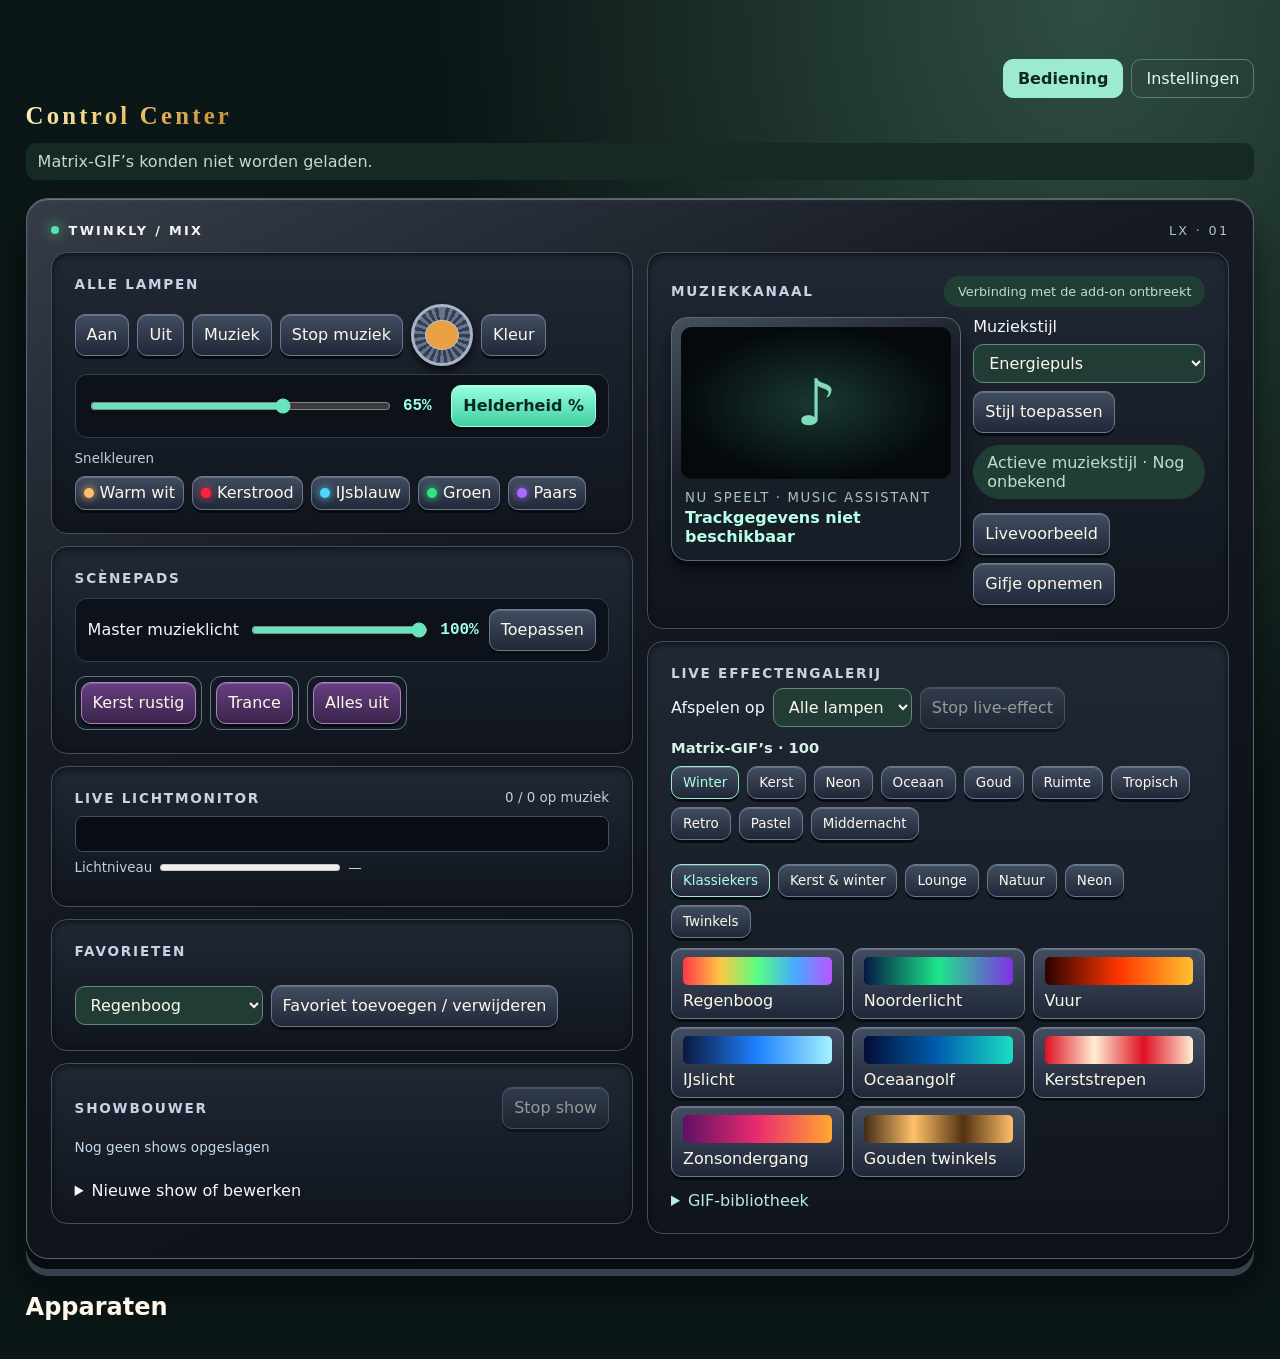
==== twinkly/index.html @ 8c45491d "Synchroniseer Home Assistant-apps" ====
<!doctype html>
<html lang="nl"><meta charset="utf-8"><meta name="viewport" content="width=device-width,initial-scale=1">
<title>Twinkly Control Center</title>
<link rel="icon" href="./twinkly.svg" type="image/svg+xml">
<style>
*{box-sizing:border-box}body{margin:0;color:#fff7e9;background:radial-gradient(ellipse at 85% 0,#304e43 0,transparent 42%),#0b1616;font:16px system-ui}main{max-width:1140px;margin:auto;padding:clamp(16px,4vw,44px)}header{display:flex;justify-content:space-between;align-items:flex-start;gap:12px;flex-wrap:wrap}h1{font:700 clamp(2.6rem,7vw,5rem) Georgia;margin:0;color:#ffe2a5}h2,h3,p{margin:0 0 12px}p{color:#c5d8d2}section,article{padding:20px;border:1px solid #3b5951;border-radius:22px;background:linear-gradient(145deg,#1c3430,#122422);box-shadow:0 12px 26px #0005}section{margin-top:18px}.eyebrow{letter-spacing:.16em;font-size:.78rem;color:#facb7e;text-transform:uppercase}.status{display:inline-block;border-radius:100px;background:#213e34;padding:8px 14px;margin:12px 0 0}#devices{display:grid;grid-template-columns:repeat(auto-fit,minmax(min(100%,320px),1fr));gap:16px;margin-top:18px}.controls{display:flex;flex-wrap:wrap;gap:8px;align-items:center}button,select,input{font:inherit;border:1px solid #66877b;background:#213c34;color:#fff7e9;border-radius:10px;padding:8px 11px;max-width:100%}button{cursor:pointer}button:hover{background:#38584a}.primary{background:#f6ce88;color:#132721;border-color:#f6ce88;font-weight:700}.primary:hover{background:#ffdfa6}button:disabled{opacity:.55}input[type=color]{width:48px;height:40px;padding:4px}input[type=number]{width:76px}.gap{margin-top:14px}#message{margin:12px 0 0;overflow-wrap:anywhere}.effects{margin-top:12px;width:100%}.error{color:#ffb5a0;overflow-wrap:anywhere}
.power-active{background:#f6ce88;color:#132721;border-color:#f6ce88;font-weight:700}.effect-grid{display:grid;grid-template-columns:repeat(auto-fit,minmax(min(100%,180px),1fr));gap:10px;margin-top:10px}.effect-card{display:grid;gap:7px;min-width:0;padding:10px;background:#142925;border:1px solid #48665d;border-radius:12px;text-align:left;overflow-wrap:anywhere;font-size:.9rem}.effect-card input,.effect-card button{width:100%}.preview-note{font-size:.82rem;margin-top:10px}
.led-map{margin-top:12px}.led-map [hidden]{display:none}.led-map canvas{display:block;width:100%;height:auto;background:#0b1616;border:1px solid #48665d;border-radius:12px}.led-map input{width:100%;margin-top:8px}
#group-cards{display:grid;gap:12px;margin-top:14px}#group-members label{display:inline-flex;align-items:center;gap:5px}.effect-image{width:100%;aspect-ratio:16/9;object-fit:cover;border-radius:8px}.effect-card input[type=file]{padding:5px}
#music-preview,#music-gif{display:block;width:min(100%,480px);height:auto;border:1px solid #48665d;border-radius:10px}#music-gif-link{display:inline-block;margin-top:8px;color:#ffe2a5}

main{width:100%;max-width:none;padding:clamp(12px,2vw,32px)}
#devices{grid-template-columns:repeat(auto-fit,minmax(min(100%,350px),1fr))}
.mixdesk{color:#f4f6fa;border:1px solid #586271;background:linear-gradient(155deg,#363d47,#161b23 32%,#0d1118 79%);box-shadow:0 10px 0 #080b10,0 17px 0 #38404a,0 28px 38px #0008,inset 0 1px 1px #ffffff50;padding:clamp(12px,2vw,24px);margin-bottom:34px}
.desk-brand{display:flex;align-items:center;gap:10px;font-size:.8rem;letter-spacing:.18em;margin-bottom:14px}
.desk-lamp{width:8px;height:8px;background:#55e2ad;border-radius:100%;box-shadow:0 0 13px #55e2ad}
.desk-model{margin-left:auto;color:#afc0d2}.desk-grid{display:grid;grid-template-columns:repeat(2,minmax(0,1fr));gap:14px}
.desk-channel{min-width:0;padding:clamp(12px,2vw,23px);border:1px solid #444e60;border-radius:16px;background:linear-gradient(#202834,#10151d);box-shadow:inset 0 2px 6px #0009}
.desk-channel h2{font-size:.85rem;letter-spacing:.13em;text-transform:uppercase;color:#c6d2e5}
.mixdesk button{background:linear-gradient(#414d60,#202838);border:1px solid #69788d;box-shadow:0 3px 0 #080b11,inset 0 1px #ffffff35;min-height:42px}
.mixdesk button:hover{filter:brightness(1.22)}.mixdesk button:active{transform:translateY(2px);box-shadow:0 1px 0 #080b11}
.mixdesk button.primary{color:#09291f;background:linear-gradient(#95ffe0,#42cfa2);border-color:#a3ffe4}
.desk-controls input[type=color]{width:62px;height:62px;border-radius:50%;background:repeating-conic-gradient(#67738a 0 8deg,#353e50 8deg 16deg);border:3px solid #a7b4c7;box-shadow:0 5px 8px #000a;padding:9px}
.desk-controls input[type=color]::-webkit-color-swatch{border-radius:50%;border:1px solid #b7c6d9}
.desk-fader{flex:1 0 100%;display:flex;flex-wrap:wrap;align-items:center;gap:10px;padding:10px 12px;background:#0d121a;border:1px solid #323d4d;border-radius:12px}
.desk-fader input{flex:1 1 130px;min-width:0;padding:0;accent-color:#67e3bd}.desk-fader output{font:700 1rem monospace;color:#9fffe0;min-width:4ch}
.desk-scan{border-top:1px solid #414b59;padding-top:14px}.mixdesk [hidden]{display:none}
.device-info{margin-top:12px}.device-info dl[hidden]{display:none}.device-info dl{display:grid;grid-template-columns:minmax(0,1fr) minmax(0,1fr);margin:10px 0 0;gap:1px;background:#3a5851;border:1px solid #3a5851;border-radius:10px;overflow:hidden}
.device-info dt,.device-info dd{margin:0;padding:7px;background:#122422;overflow-wrap:anywhere;font-size:.86rem}.device-info dt{color:#d1e6df}.device-info dd{color:#ffe4a8}
@media(max-width:760px){.desk-grid{grid-template-columns:1fr}.desk-controls button{flex:1 1 auto}.mixdesk{border-radius:16px}}
.product-card{display:flex;align-items:center;gap:12px;margin:0 0 12px;padding:8px 10px;border:1px solid #45645a;border-radius:12px;background:#101f1c}.product-card[hidden],.product-card img[hidden]{display:none}.product-card img{width:clamp(106px,32%,148px);height:105px;object-fit:contain;background:#fff;border-radius:7px}.product-card small{display:block;margin-top:3px;overflow-wrap:anywhere}
.scene-pad{display:inline-flex;gap:4px;padding:5px;border:1px solid #617587;border-radius:11px;background:#121922}.mixdesk .scene-pad button:first-child{background:linear-gradient(#673f82,#382549);border-color:#ab82c0}
.track-screen{display:flex;align-items:center;gap:12px;min-height:88px;padding:12px;margin-bottom:12px;border:1px solid #3b5e58;border-radius:12px;background:radial-gradient(ellipse at top right,#1c4038,#080f13 72%);box-shadow:inset 0 2px 7px #0009}.track-screen img{width:66px;height:66px;object-fit:cover;border-radius:6px}.track-screen p{margin:3px 0;color:#a5c4be;font-size:.83rem;overflow-wrap:anywhere}.track-screen strong{display:block;color:#b7ffe5;overflow-wrap:anywhere}.track-screen #track-label{letter-spacing:.12em;text-transform:uppercase}
.track-tv{max-width:590px;margin-bottom:14px;padding:9px;border:1px solid #59677a;border-radius:16px;background:linear-gradient(155deg,#46515e,#181e27 45%);box-shadow:0 5px 0 #080b10,0 10px 18px #0008}.track-display{position:relative;display:grid;place-items:center;aspect-ratio:16/9;max-height:275px;background:radial-gradient(ellipse,#183830,#05090c 72%);overflow:hidden;border:1px solid #080b10;border-radius:10px}.track-display img,.track-display video{position:absolute;width:100%;height:100%;object-fit:contain}.track-display [hidden]{display:none}.track-tv .track-screen{border:0;box-shadow:none;margin:0;background:none;padding:8px 4px 2px;min-height:0}#track-idle{font-size:clamp(2rem,6vw,4rem);color:#82dabb}
.tv-source{margin:0 0 10px}.tv-source select{max-width:100%;min-width:0}
.workspace-header{align-items:center}.workspace-header h1{font-size:clamp(2.2rem,5vw,4rem)}.workspace-nav{display:flex;flex-wrap:wrap;gap:8px}.workspace-nav a{padding:9px 14px;border:1px solid #5d7c70;border-radius:10px;color:#e9f5ef;text-decoration:none}.workspace-nav a[aria-current=page]{background:#9debcf;color:#102921;border-color:#9debcf;font-weight:700}#message:empty{display:none}#message:not(:empty){padding:9px 12px;background:#152a24;border-radius:10px}main [hidden]{display:none!important}.desk-grid{grid-template-columns:minmax(300px,.9fr) minmax(0,1.25fr);align-items:start}.desk-stack{display:grid;gap:12px}.music-heading{display:flex;flex-wrap:wrap;align-items:center;justify-content:space-between;gap:6px;margin-bottom:10px}.music-heading h2,.music-heading .status{margin:0}.music-heading .status{font-size:.8rem}.music-grid{display:grid;grid-template-columns:minmax(0,1fr) minmax(220px,.85fr);align-items:start;gap:12px}.track-tv{width:100%;max-width:none;margin:0}.track-display{max-height:none}.music-actions{min-width:0}.music-actions .gap:first-child{margin-top:0}.music-actions select{min-width:0;width:min(100%,260px)}.settings-grid{display:grid;grid-template-columns:repeat(auto-fit,minmax(min(100%,380px),1fr));align-items:start;gap:14px;margin-top:18px}.settings-grid section{margin:0;min-width:0}.settings-list{display:grid;gap:8px;margin-top:12px}.settings-item{display:flex;align-items:center;flex-wrap:wrap;gap:8px;padding:9px;border-radius:9px;background:#132521}.settings-item strong{margin-right:auto}.settings-item.effect-settings{display:block}.settings-item.effect-settings strong{display:block;margin-bottom:8px}.devices-section{padding:0;background:none;border:0;box-shadow:none}.devices-section #devices{margin-top:12px}#group-cards{grid-template-columns:repeat(auto-fit,minmax(min(100%,340px),1fr))}.mixdesk .desk-fader{max-width:100%}
@media(max-width:1120px){.music-grid{grid-template-columns:1fr}.track-tv{max-width:520px}}@media(max-width:760px){.desk-grid{grid-template-columns:1fr}.workspace-header{align-items:flex-start}}
.workspace-brand{display:flex;align-items:center;gap:clamp(8px,2vw,20px)}.twinkly-logo{flex:0 0 auto;width:clamp(120px,16vw,225px);height:clamp(44px,6vw,78px);background:linear-gradient(150deg,#fff1ba 7%,#e5ba62 55%,#bf852d);mask:url('./twinkly-wordmark.svg') center/contain no-repeat;-webkit-mask:url('./twinkly-wordmark.svg') center/contain no-repeat}.workspace-brand .eyebrow{margin-bottom:5px}@media(max-width:560px){.workspace-brand{align-items:flex-start;flex-direction:column;gap:3px}.twinkly-logo{width:135px;height:45px}}.workspace-brand h1{font-size:clamp(1.85rem,4.6vw,3.75rem);line-height:1.05}
.workspace-header .workspace-brand{display:inline-flex;flex-direction:column;align-items:center;gap:0;margin:0;--wordmark-gold:linear-gradient(150deg,#fff1ba 7%,#e5ba62 55%,#bf852d)}.workspace-brand .twinkly-logo{background:var(--wordmark-gold)}.control-wordmark{font:700 clamp(.9rem,2.1vw,1.55rem)/1.15 Georgia,serif;letter-spacing:.13em;color:#e5ba62;background:var(--wordmark-gold);background-clip:text;-webkit-background-clip:text;-webkit-text-fill-color:transparent;white-space:nowrap}
.desk-grid{grid-template-columns:minmax(0,1fr) minmax(0,1fr)}.music-grid{grid-template-columns:minmax(0,1fr) minmax(0,.8fr)}.track-tv{max-width:330px}.track-display{max-height:190px}.desk-fader input{width:0}.quick-colors{display:flex;flex-wrap:wrap;align-items:center;gap:10px;margin-top:13px}.quick-colors>span,#monitor-count,.monitor-meter{font-size:.84rem;color:#bed0df}.mixdesk .quick-color{display:inline-flex;align-items:center;gap:6px;min-height:34px;padding:5px 8px}.quick-color i,.monitor-device i{width:10px;height:10px;flex:none;border-radius:50%;background:var(--swatch,#66727f);box-shadow:0 0 8px var(--swatch,#66727f)}#monitor-strip{display:block;width:100%;height:36px;border:1px solid #415268;border-radius:8px;background:#090e15}.monitor-meter{display:flex;align-items:center;gap:8px;margin:8px 0}.monitor-meter meter{width:min(35%,180px);accent-color:#80e8bf}.monitor-devices{display:flex;flex-wrap:wrap;gap:6px}.mixdesk .monitor-device{display:flex;align-items:center;gap:7px;min-height:32px;max-width:100%;text-align:left;font-size:.81rem;padding:5px 8px;overflow-wrap:anywhere}.monitor-device.is-music i{--swatch:#af82ff}.monitor-device.is-on i{--swatch:#62e5b0}.device-focus{outline:2px solid #9debcf;outline-offset:3px}@media(max-width:1120px){.music-grid{grid-template-columns:1fr}.track-tv{max-width:330px}}@media(max-width:760px){.desk-grid{grid-template-columns:1fr}}
#pattern-grid{display:grid;grid-template-columns:repeat(auto-fit,minmax(min(100%,140px),1fr));gap:8px;margin-top:10px}.pattern-tile{display:grid;text-align:left;gap:6px;min-width:0}.pattern-tile i{display:block;height:28px;border-radius:5px;background:var(--palette)}.pattern-tile[aria-pressed=true]{border-color:#9debcf;box-shadow:inset 0 0 0 1px #9debcf}.pattern-section .music-heading h2{margin:0}
.gif-library summary{cursor:pointer;color:#b7ecd9}.gif-library input,.gif-library select{min-width:0;max-width:100%}#gif-library-list{display:grid;grid-template-columns:repeat(auto-fit,minmax(min(100%,150px),1fr));gap:8px}.gif-item{display:grid;gap:6px;padding:8px;border:1px solid #47566a;border-radius:8px;min-width:0;overflow-wrap:anywhere}.gif-item img{width:100%;height:65px;object-fit:contain;background:#080c12;border-radius:5px}.gif-item a{color:#ffe2a5}.gif-item button[aria-pressed=true]{border-color:#9debcf}
.pattern-categories{margin-top:10px}.mixdesk .pattern-categories button{min-height:32px;font-size:.84rem}.pattern-categories button[aria-pressed=true]{border-color:#9debcf;color:#a9ffe4}
.matrix-library summary{cursor:pointer;color:#b7ecd9}#matrix-grid{display:grid;grid-template-columns:repeat(auto-fill,minmax(min(100%,96px),1fr));gap:8px}.mixdesk .matrix-tile{display:grid;align-content:start;gap:6px;min-width:0;text-align:center;font-size:.79rem;padding:6px;overflow-wrap:anywhere}.matrix-tile img{display:block;width:100%;aspect-ratio:1;object-fit:contain;background:#000;border-radius:5px;image-rendering:pixelated}.mixdesk .matrix-tile[aria-pressed=true]{border-color:#9debcf;box-shadow:0 0 0 1px #9debcf}
.matrix-library h3{font-size:.92rem;margin:10px 0 4px;color:#d7f1e9}#matrix-grid{grid-template-columns:repeat(auto-fill,minmax(min(100%,100px),1fr))}
#favorite-tiles .favorite-tile{display:grid;gap:4px;width:105px;text-align:center;font-size:.78rem}#favorite-tiles img{width:100%;aspect-ratio:1;object-fit:contain;background:#080b10;border-radius:4px}#builder-shows{display:grid;gap:6px}#builder-steps{padding-left:1.7rem}#builder-steps li{margin:6px 0}#builder-steps button{min-height:28px;padding:3px 7px;margin-left:5px}#builder-status{font-size:.85rem;color:#c4d9eb}#builder-effect,#favorite-effect{max-width:100%;min-width:0}
</style>
<main>
<header class="workspace-header"><h1 class="workspace-brand" aria-label="Twinkly Control Center"><span class="twinkly-logo" aria-hidden="true"></span><span class="control-wordmark" aria-hidden="true">Control Center</span></h1>
<nav class="workspace-nav"><a id="nav-control" href="#bediening"></a><a id="nav-settings" href="#instellingen"></a></nav></header>
<p id="message" role="status"></p>
<div id="control-page">
<section class="mixdesk"><div class="desk-brand"><span class="desk-lamp"></span><strong>TWINKLY / MIX</strong><span class="desk-model">LX · 01</span></div>
<div class="desk-grid">
<div class="desk-stack"><div class="desk-channel"><h2 data-text="all"></h2><div class="controls desk-controls" id="all"></div><div class="quick-colors"><span id="quick-color-label"></span><div class="controls" id="quick-colors"></div></div></div>
<div class="desk-channel"><h2 id="show-title"></h2>
<div class="controls desk-fader"><label id="master-label" for="master-level"></label><input id="master-level" type="range" min="0" max="100" value="100"><output id="master-value">100%</output><button id="master-save"></button></div>
<div class="controls gap" id="scene-pads"></div>
</div><div class="desk-channel live-monitor"><div class="music-heading"><h2 id="monitor-title"></h2><span id="monitor-count"></span></div>
<canvas id="monitor-strip" width="480" height="36"></canvas>
<div class="monitor-meter"><span id="monitor-level-label"></span><meter id="monitor-level" min="0" max="100" value="0"></meter><output id="monitor-value">—</output></div>
<div class="monitor-devices" id="monitor-devices"></div></div>
<div class="desk-channel"><h2 id="favorites-title"></h2><div id="favorite-tiles" class="controls"></div>
<div class="controls gap"><select id="favorite-effect"></select><button id="favorite-toggle"></button></div></div>
<div class="desk-channel"><div class="music-heading"><h2 id="builder-title"></h2><button id="builder-stop"></button></div>
<p id="builder-status" role="status"></p><div id="builder-shows"></div>
<details class="gap"><summary id="builder-editor"></summary>
<div class="controls gap"><input id="builder-name" maxlength="60"><select id="builder-effect"></select><select id="builder-group"></select>
<label><span id="builder-seconds-label"></span> <input id="builder-seconds" type="number" min="1" max="3600" value="30"></label>
<label><span id="builder-level-label"></span> <input id="builder-level" type="number" min="0" max="100" value="65"></label>
<button id="builder-add"></button></div>
<ol id="builder-steps"></ol><div class="controls"><button id="builder-save"></button><button id="builder-reset"></button></div>
</details></div></div>
<div class="desk-stack"><div class="desk-channel desk-music"><div class="music-heading"><h2 id="desk-music-title"></h2><p class="status" id="audio" role="status"></p></div>
<div class="music-grid"><div class="track-tv"><div class="track-display"><div id="track-idle" aria-hidden="true">♪</div><img id="track-art" alt="" referrerpolicy="no-referrer" hidden></div><div class="track-screen"><div><p id="track-label"></p><strong id="track-title"></strong><p id="track-byline"></p></div></div></div>
<div class="music-actions"><div class="controls gap" id="music-styles"><label for="music-style" id="style-label"></label><select id="music-style"></select></div>
<p id="active-music-style" class="status"></p>
<div class="controls gap" id="music-preview-tools"></div>
<div id="music-preview-panel" class="gap" hidden><canvas id="music-preview" width="360" height="64"></canvas><p id="music-preview-status" role="status"></p></div>
<div id="music-gif-panel" class="gap" hidden><img id="music-gif" alt=""><a id="music-gif-link" download="twinkly-muziekeffect.gif"></a></div>
</div></div></div><div class="desk-channel pattern-section"><div class="music-heading"><h2 id="pattern-title"></h2><div class="controls"><label for="pattern-target" id="pattern-target-label"></label><select id="pattern-target"></select><button id="pattern-stop"></button></div></div><div class="matrix-library" id="matrix-gallery"><h3 id="matrix-title"></h3><div class="controls pattern-categories" id="matrix-themes"></div><div id="matrix-grid" class="gap"></div></div>
<div class="controls pattern-categories" id="pattern-categories"></div><div id="pattern-grid"></div>
<details class="gap gif-library"><summary id="gif-library-title"></summary>
<form id="gif-form" class="controls gap"><input id="gif-name" maxlength="80" required><input id="gif-upload" type="file" accept="image/gif"><button id="gif-upload-button" type="button"></button><input id="gif-url" type="url" placeholder="https://giphy.com/gifs/…"><button id="gif-import-button" type="button"></button><select id="gif-pattern"></select><button id="gif-create-button" type="button"></button></form>
<div id="gif-library-list" class="gap"></div></details></div></div></div></section>
<section id="group-section" hidden><h2 id="group-title"></h2><div id="group-cards"></div></section>
<section class="devices-section"><h2 id="device-title"></h2><div id="devices"></div></section></div>
<div id="settings-page" hidden><div class="settings-grid">
<section><h2 id="settings-general"></h2><select id="language" aria-label="Language"><option value="nl">Nederlands</option><option value="en">English</option><option value="es">Español</option><option value="de">Deutsch</option></select></section>
<section><h2 id="settings-music"></h2><div class="controls gap" id="music-setup"></div><div class="controls gap tv-source"><label id="tv-source-label" for="tv-source"></label><select id="tv-source"></select><button id="tv-refresh"></button></div>
</section>
<section><h2 id="settings-discover"></h2><div class="controls gap" id="scan"><input id="ip" placeholder="192.168.1.50" inputmode="decimal"></div>
</section>
<section><h2 id="settings-groups"></h2><form id="group-form">
<div class="controls"><input id="group-name" maxlength="60" required><label id="silence-label" for="group-silence"></label><select id="group-silence"></select><button id="group-save" type="submit"></button><button id="group-cancel" type="button" hidden></button></div>
<div class="controls gap" id="group-members"></div></form><div class="settings-list" id="group-management"></div></section>
<section><h2 id="settings-scenes"></h2>
<form class="controls gap" id="scene-form"><input id="scene-name" maxlength="60" required><select id="scene-group"></select><select id="scene-mode"></select><select id="scene-style"></select><input id="scene-level" type="number" min="0" max="100" value="100" required><button id="scene-save" type="submit"></button></form>
<div class="settings-list" id="scene-management"></div></section>
<section><h2 id="settings-effects"></h2><div class="settings-list" id="effect-management"></div></section></div></div>
</main>
<script>
const strings = {
 nl:['Lichtbediening','Alle lampen','Aan','Uit','Kleur','Helderheid %','Muziek','Stop muziek','Music Assistant koppelen','IP toevoegen','Zoeken op netwerk','Bezig…','Opdracht verwerkt.','LedFx-frames worden ontvangen','Wacht op LedFx-muziekeffect','Verbinding met de add-on ontbreekt','Effecten laden','Kies een effect','Effect','Film','Geen lokale effecten gevonden','Apparaten gevonden','Muziek aan','Twinkly IPv4-adres','LedFX ingesteld. Voeg LedFx Twinkly toe aan je Music Assistant-afspeelgroep.','Koppeling mislukt'],
 en:['Lighting controls','All lights','On','Off','Colour','Brightness %','Music','Stop music','Connect Music Assistant','Add IP','Scan network','Working…','Command processed.','Receiving LedFx frames','Waiting for a LedFx music effect','Add-on connection unavailable','Load effects','Choose an effect','Effect','Movie','No local effects found','Devices found','Music enabled','Twinkly IPv4 address','LedFX configured. Add LedFx Twinkly to your Music Assistant playback group.','Setup failed'],
 es:['Control de iluminación','Todas las luces','Encender','Apagar','Color','Brillo %','Música','Detener música','Conectar Music Assistant','Añadir IP','Buscar en la red','Procesando…','Orden procesada.','Recibiendo datos de LedFx','Esperando un efecto musical de LedFx','Conexión con la aplicación no disponible','Cargar efectos','Elige un efecto','Efecto','Película','No se encontraron efectos locales','Dispositivos encontrados','Música activada','Dirección IPv4 de Twinkly','LedFX configurado. Añade LedFx Twinkly al grupo de reproducción de Music Assistant.','Error de configuración'],
 de:['Lichtsteuerung','Alle Lichter','Ein','Aus','Farbe','Helligkeit %','Musik','Musik stoppen','Music Assistant verbinden','IP hinzufügen','Netzwerk durchsuchen','Wird ausgeführt…','Befehl verarbeitet.','LedFx-Frames werden empfangen','Warte auf einen LedFx-Musikeffekt','Verbindung zur App fehlt','Effekte laden','Effekt auswählen','Effekt','Film','Keine lokalen Effekte gefunden','Geräte gefunden','Musik aktiviert','Twinkly-IPv4-Adresse','LedFX eingerichtet. Füge LedFx Twinkly zur Wiedergabegruppe in Music Assistant hinzu.','Einrichtung fehlgeschlagen']
};
const effectLabels = {
 nl:['Probeer het echte effect op de lamp. Geef het daarna een herkenbare naam.','Afspelen op lamp','Eigen naam','Naam opslaan'],
 en:['Play the actual effect on the light, then give it a name you recognise.','Play on light','Custom name','Save name'],
 es:['Reproduce el efecto real en la luz y dale un nombre que reconozcas.','Reproducir en la luz','Nombre personalizado','Guardar nombre'],
 de:['Spiele den echten Effekt am Licht ab und gib ihm einen Namen, den du wiedererkennst.','Am Licht abspielen','Eigener Name','Namen speichern']
};
const musicStyles = {
 nl:['Muziekstijl','Stijl toepassen','Muziekstijl ingesteld.','Energiepuls','Kleurenspectrum','Bas en slag','Kleurgolf','Stroboscoop (snelle flitsen)'],
 en:['Music style','Apply style','Music style applied.','Energy pulse','Colour spectrum','Bass and beat','Colour wave','Strobe (rapid flashes)'],
 es:['Estilo musical','Aplicar estilo','Estilo aplicado.','Pulso de energía','Espectro de colores','Bajos y ritmo','Onda de color','Estroboscopio (destellos rápidos)'],
 de:['Musikstil','Stil anwenden','Musikstil angewendet.','Energiepuls','Farbspektrum','Bass und Takt','Farbwelle','Stroboskop (schnelle Blitze)']
};
const moreStyles = {
 nl:['Lichtloop','Muziekbanden','Blade Power+','Frequentiepuls','Muziekvuur'],
 en:['Light scroll','Music bands','Blade Power+','Frequency pulse','Music fire'],
 es:['Desplazamiento de luz','Bandas musicales','Blade Power+','Pulso de frecuencia','Fuego musical'],
 de:['Lichtlauf','Musikbänder','Blade Power+','Frequenzpuls','Musikfeuer']
};
const previewText = {
 nl:['Livevoorbeeld','Voorbeeld sluiten','Gifje opnemen','Gifje downloaden','Wacht op LedFX-frames. Start muziek en pas een stijl toe.','Opname duurt ongeveer 3 seconden.'],
 en:['Live preview','Close preview','Record GIF','Download GIF','Waiting for LedFX frames. Play music and apply a style.','Recording takes about 3 seconds.'],
 es:['Vista en directo','Cerrar vista','Grabar GIF','Descargar GIF','Esperando datos de LedFX. Reproduce música y aplica un estilo.','La grabación dura unos 3 segundos.'],
 de:['Live-Vorschau','Vorschau schließen','GIF aufnehmen','GIF herunterladen','Warte auf LedFX-Frames. Spiele Musik ab und wende einen Stil an.','Die Aufnahme dauert etwa 3 Sekunden.']
};
const styleIds = ['energy','spectrum','power','wavelength','strobe','scroll','bands','blade_power_plus','magnitude','fire'];
const layoutLabels = {
 nl:['Ledkaart laden','Geen ledposities ontvangen','ledposities','Berekende indeling','Draai ledkaart'],
 en:['Load LED map','No LED positions received','LED positions','Generated layout','Rotate LED map'],
 es:['Cargar mapa LED','No se recibieron posiciones LED','posiciones LED','Diseño generado','Girar mapa LED'],
 de:['LED-Karte laden','Keine LED-Positionen empfangen','LED-Positionen','Berechnetes Layout','LED-Karte drehen']
};
const extraLabels = {
 nl:['Groepen','Groepsnaam','Groep opslaan','Annuleren','Bewerken','Verwijderen','Selecteer minstens één lamp.','Afbeelding uploaden','Afbeelding verwijderen','Kies een JPG, PNG of WebP van maximaal 10 MB.'],
 en:['Groups','Group name','Save group','Cancel','Edit','Delete','Select at least one light.','Upload image','Remove image','Choose a JPG, PNG or WebP up to 10 MB.'],
 es:['Grupos','Nombre del grupo','Guardar grupo','Cancelar','Editar','Eliminar','Selecciona al menos una luz.','Subir imagen','Quitar imagen','Elige un JPG, PNG o WebP de hasta 10 MB.'],
 de:['Gruppen','Gruppenname','Gruppe speichern','Abbrechen','Bearbeiten','Löschen','Wähle mindestens ein Licht aus.','Bild hochladen','Bild entfernen','Wähle ein JPG, PNG oder WebP bis 10 MB.']
};
const extra = index => extraLabels[lang.value][index];
const detailsText = {
 nl:['Muziekkanaal','Apparaatinfo laden','Niet gemeld','Firmware','Wifi-signaal','Wifi-netwerk','Wifi-kanaal','Model','Hardwareversie','Uptime','Leds','Framerate','Netwerkmodus','Wifi-status'],
 en:['Music channel','Load device info','Not reported','Firmware','Wi-Fi signal','Wi-Fi network','Wi-Fi channel','Model','Hardware version','Uptime','LEDs','Frame rate','Network mode','Wi-Fi status'],
 es:['Canal de música','Cargar información','Sin datos','Firmware','Señal wifi','Red wifi','Canal wifi','Modelo','Versión de hardware','Tiempo activo','LEDs','Tasa de fotogramas','Modo de red','Estado wifi'],
 de:['Musikkanal','Geräteinfo laden','Nicht gemeldet','Firmware','WLAN-Signal','WLAN-Netzwerk','WLAN-Kanal','Modell','Hardwareversion','Betriebszeit','LEDs','Bildrate','Netzwerkmodus','WLAN-Status']
};
const detailKeys = ['firmware_version','rssi','ssid','channel','product_code','hardware_version','uptime','number_of_led','frame_rate','network_mode','status'];
const productLabels = {
 nl:'Model',en:'Model',es:'Modelo',de:'Modell'
};
function modelInfo(code, device) {
  const strings = /^TWS(\d{2,4})(SPP|STP|GOP)[A-Z0-9-]*$/i.exec(code);
  if (strings) {
    const rgbw = strings[2].toUpperCase() === 'SPP';
    const suffix = {SPP:'RGB+W',STP:'RGB',GOP:'AWW'}[strings[2].toUpperCase()];
    return {name:'Twinkly Strings · ' + device.leds + ' LEDs · ' + suffix,
      photo:rgbw ? 'strings-rgbw' : ''};
  }
  if (/^TWL\d{2,4}STW[A-Z0-9-]*$/i.test(code)) {
    return {name:'Twinkly Line · ' + device.leds + ' LEDs',photo:'line'};
  }
  return {name:productLabels[lang.value] + ' · ' + code};
}
function drawProduct(card, device) {
  const code = typeof device.product_code === 'string' ? device.product_code.trim() : '';
  card.product.hidden = !code;
  if (!code) return;
  const signature = code + '/' + device.leds + '/' + lang.value;
  if (card.productSignature === signature) return;
  card.productSignature = signature;
  const model = modelInfo(code,device);
  const title = document.createElement('strong'), subtitle = document.createElement('small');
  const body = document.createElement('div');
  title.textContent = model.name;
  body.append(title);
  if (!model.name.endsWith(' · ' + code)) {
    subtitle.textContent = code;
    body.append(subtitle);
  }
  card.product.replaceChildren();
  if (model.photo) {
    const photo = document.createElement('img');
    photo.loading = 'lazy'; photo.referrerPolicy = 'no-referrer';
    photo.alt = model.name;
    photo.onerror = () => { photo.hidden = true; };
    photo.src = './product-photo/' + model.photo;
    card.product.append(photo);
  }
  card.product.append(body);
}
const showText = {
 nl:['Scènepads','Master muzieklicht','Toepassen','Scènenaam','Scène opslaan','Stiltegedrag','Vorige modus herstellen','Warm wit','Uitfaden','Kerst rustig','Trance','Alles uit','Muziek aan','Groep ontbreekt'],
 en:['Scene pads','Music light master','Apply','Scene name','Save scene','Silence behaviour','Restore previous mode','Warm white','Fade out','Calm Christmas','Trance','All off','Music on','Group missing'],
 es:['Pads de escenas','Intensidad musical','Aplicar','Nombre de escena','Guardar escena','Al quedar en silencio','Restaurar modo anterior','Blanco cálido','Atenuar hasta apagar','Navidad tranquila','Trance','Apagar todo','Música activa','Falta el grupo'],
 de:['Szenenpads','Master für Musiklicht','Anwenden','Szenenname','Szene speichern','Verhalten bei Stille','Vorherigen Modus wiederherstellen','Warmweiß','Ausblenden','Ruhige Weihnachten','Trance','Alles aus','Musik ein','Gruppe fehlt']
};
const showLabel = index => showText[lang.value][index];
const trackLabels = {
 nl:['Nu speelt · Music Assistant','Wacht op trackgegevens','Trackgegevens niet beschikbaar'],
 en:['Now playing · Music Assistant','Waiting for track information','Track information unavailable'],
 es:['Sonando ahora · Music Assistant','Esperando información de la pista','Información no disponible'],
 de:['Jetzt läuft · Music Assistant','Warte auf Titelinformationen','Titelinformationen nicht verfügbar']
};
const pageLabels = {
 nl:['Bediening','Instellingen','Apparaten','Algemeen','Muziek en tv','Apparaten toevoegen','Groepen beheren','Scènes beheren','Effecten beheren'],
 en:['Controls','Settings','Devices','General','Music and TV','Add devices','Manage groups','Manage scenes','Manage effects'],
 es:['Controles','Ajustes','Dispositivos','General','Música y TV','Añadir dispositivos','Gestionar grupos','Gestionar escenas','Gestionar efectos'],
 de:['Steuerung','Einstellungen','Geräte','Allgemein','Musik und TV','Geräte hinzufügen','Gruppen verwalten','Szenen verwalten','Effekte verwalten']
};
const monitorLabels = {
 nl:['Live lichtmonitor','Snelkleuren','Lichtniveau','op muziek','Warm wit','Kerstrood','IJsblauw','Groen','Paars'],
 en:['Live light monitor','Quick colours','Light level','on music','Warm white','Christmas red','Ice blue','Green','Purple'],
 es:['Monitor de luz en directo','Colores rápidos','Nivel de luz','con música','Blanco cálido','Rojo navideño','Azul hielo','Verde','Morado'],
 de:['Live-Lichtmonitor','Schnellfarben','Lichtpegel','mit Musik','Warmweiß','Weihnachtsrot','Eisblau','Grün','Violett']
};
const quickColors = ['#ffbe6e','#ff243d','#4dd7ff','#2ee581','#a66bff'];
const patternLabels = {
 nl:['Live effectengalerij','Afspelen op','Stop live-effect','Regenboog','Noorderlicht','Vuur','IJslicht','Oceaangolf','Kerststrepen','Zonsondergang','Gouden twinkels'],
 en:['Live effect gallery','Play on','Stop live effect','Rainbow','Aurora','Fire','Ice lights','Ocean wave','Christmas stripes','Sunset','Golden sparkles'],
 es:['Galería de efectos en directo','Reproducir en','Detener efecto','Arcoíris','Aurora','Fuego','Luces de hielo','Ola oceánica','Rayas navideñas','Atardecer','Destellos dorados'],
 de:['Live-Effektgalerie','Abspielen auf','Live-Effekt stoppen','Regenbogen','Polarlicht','Feuer','Eislicht','Meereswelle','Weihnachtsstreifen','Sonnenuntergang','Goldenes Funkeln']
};
const patternStyles = {
 rainbow:'#ff3849,#ffc843,#56ff83,#48abff,#ba55ff',aurora:'#041944,#1de689,#812fe5',
 fire:'#2b0300,#ff3500,#ffc22f',ice:'#0a183c,#1e81ff,#a5f2ff',
 ocean:'#030d34,#005faf,#1adec2',candy:'#de1023,#ffeed2,#de1023,#ffeed2',
 sunset:'#5f1066,#ea2b6e,#ffa830',sparkle:'#422c15,#ffc068,#533211,#ffc068'
};
const gifLabels = {
 nl:['GIF-bibliotheek','Naam gifje','GIF uploaden','Importeer URL','Maak GIF van patroon','Afspelen','Downloaden','Verwijderen','Kies een GIF van maximaal 512 KiB.','De site moet het downloaden vanuit de browser toestaan.','Geldige openbare HTTPS-link vereist.'],
 en:['GIF library','GIF name','Upload GIF','Import URL','Make GIF from pattern','Play','Download','Delete','Choose a GIF up to 512 KiB.','The site must allow browser downloads.','Enter a public HTTPS URL.'],
 es:['Biblioteca GIF','Nombre del GIF','Subir GIF','Importar URL','Crear GIF del patrón','Reproducir','Descargar','Eliminar','Elige un GIF de hasta 512 KiB.','El sitio debe permitir la descarga desde el navegador.','Usa un enlace HTTPS público.'],
 de:['GIF-Bibliothek','GIF-Name','GIF hochladen','URL importieren','GIF aus Muster erstellen','Abspielen','Herunterladen','Löschen','Wähle ein GIF bis 512 KiB.','Die Website muss Browser-Downloads erlauben.','Öffentliche HTTPS-Adresse erforderlich.']
};
const extraPatterns = {"winter-1":["winter","Frosted Pine","#103829,#37a67a,#def7ee"],"winter-2":["winter","Holly Berry","#153f27,#b81d38,#ffb25d"],"winter-3":["winter","Silent Night","#080e3c,#425aa9,#f3d9a0"],"winter-4":["winter","Gingerbread","#512419,#c76032,#ffe1ae"],"winter-5":["winter","Silver Snow","#142036,#94c0dd,#effcff"],"winter-6":["winter","Candy Cane","#d41538,#fff4de,#95162b"],"winter-7":["winter","Winter Hearth","#2e0908,#c7412d,#ffaf4d"],"winter-8":["winter","Mistletoe","#092d1e,#28884c,#d3dc78"],"winter-9":["winter","Sugar Plum","#321041,#a4498e,#ffadcf"],"winter-10":["winter","Christmas Gold","#341a0a,#b27b2e,#ffdf90"],"lounge-1":["lounge","Amber Lounge","#201220,#bd652d,#ffd791"],"lounge-2":["lounge","Rose Quartz","#371b40,#cf6994,#ffdbce"],"lounge-3":["lounge","Velvet Dusk","#18082d,#4f2b88,#c765b5"],"lounge-4":["lounge","Candle Room","#2a1000,#996021,#ffd78a"],"lounge-5":["lounge","Moonlit Jazz","#090d24,#38517c,#a6cae0"],"lounge-6":["lounge","Coffee Glow","#21120d,#915734,#efbb79"],"lounge-7":["lounge","Copper Sky","#441c26,#bb4d38,#f8bb82"],"lounge-8":["lounge","Lavender Mist","#211c4a,#7264b0,#e4caff"],"lounge-9":["lounge","Soft Jade","#0e2e26,#4b9276,#b3dfac"],"lounge-10":["lounge","Peach Cloud","#461d33,#c96462,#ffdab1"],"nature-1":["nature","Deep Reef","#061533,#087c93,#40f1c2"],"nature-2":["nature","Rainforest","#062824,#267b3e,#b6ef63"],"nature-3":["nature","Lava River","#250509,#ac2508,#ff9833"],"nature-4":["nature","Glacier Run","#111a52,#267de4,#caf8ff"],"nature-5":["nature","Coral Garden","#36124a,#f04d72,#ffbf86"],"nature-6":["nature","Desert Wind","#442331,#b36540,#ffd68a"],"nature-7":["nature","Spring Meadow","#173936,#73b548,#ffe876"],"nature-8":["nature","Blue Lagoon","#051d43,#007a9e,#74f5f1"],"nature-9":["nature","Autumn Leaves","#3a1820,#b83d26,#f1b753"],"nature-10":["nature","Northern Sky","#130d49,#15ca93,#b368e7"],"neon-1":["neon","Laser Lime","#052710,#61ff24,#ccff79"],"neon-2":["neon","Pink Circuit","#32042e,#fc1ac2,#ffa5ef"],"neon-3":["neon","Electric Blue","#080d46,#1670ff,#76faff"],"neon-4":["neon","Cyber Sunset","#440c3a,#ff3263,#ffb322"],"neon-5":["neon","Acid Pulse","#122921,#73ff70,#fffc45"],"neon-6":["neon","Ultraviolet","#210d55,#752dff,#db77ff"],"neon-7":["neon","Arcade Rush","#151741,#ff326a,#24f4e2"],"neon-8":["neon","Neon Mint","#04352e,#19ffbd,#adffef"],"neon-9":["neon","Magenta Drive","#301040,#ce22ff,#ff476c"],"neon-10":["neon","Voltage","#071649,#2b8bff,#ecff4d"],"sparkle-1":["sparkle","Champagne Stars","#291907,#c2944e,#fff0ad"],"sparkle-2":["sparkle","Diamond Dust","#121b30,#86b5d0,#ffffff"],"sparkle-3":["sparkle","Fireflies","#102418,#8ea734,#fff58d"],"sparkle-4":["sparkle","Ruby Glitter","#340614,#c91745,#ff9dae"],"sparkle-5":["sparkle","Sapphire Spark","#081d4a,#296bf2,#8adfff"],"sparkle-6":["sparkle","Amethyst Dust","#23123b,#9344c7,#ebb5ff"],"sparkle-7":["sparkle","Mint Jewels","#092b25,#32caa2,#b5ffe6"],"sparkle-8":["sparkle","Copper Sparks","#321508,#bc512b,#ffbb74"],"sparkle-9":["sparkle","Pearl Lights","#242032,#a992ae,#fff1e6"],"sparkle-10":["sparkle","Cosmic Glitter","#13142e,#5360cf,#ffb4e0"]};
const patternCategories = {
  nl:['Klassiekers','Kerst & winter','Lounge','Natuur','Neon','Twinkels'],
  en:['Classics','Christmas & winter','Lounge','Nature','Neon','Sparkles'],
  es:['Clásicos','Navidad e invierno','Lounge','Naturaleza','Neón','Destellos'],
  de:['Klassiker','Weihnachten & Winter','Lounge','Natur','Neon','Funkeln']
};
const categoryIds = ['classic','winter','lounge','nature','neon','sparkle'];
let selectedCategory = 'classic';
function patternName(id) {
  if (id.startsWith('matrix:')) return matrixCatalog.find(item => 'matrix:' + item.id === id)?.name || id.slice(7);
  return extraPatterns[id]?.[1] || patternLabels[lang.value][3+Object.keys(patternStyles).indexOf(id)] || id;
}
const matrixLabels = {
 nl:['Matrix-GIF’s','Winter','Kerst','Neon','Oceaan','Goud','Matrix-GIF’s konden niet worden geladen.'],
 en:['Matrix GIFs','Winter','Christmas','Neon','Ocean','Gold','Could not load matrix GIFs.'],
 es:['GIF de matriz','Invierno','Navidad','Neón','Océano','Oro','No se pudieron cargar los GIF.'],
 de:['Matrix-GIFs','Winter','Weihnachten','Neon','Ozean','Gold','Matrix-GIFs konnten nicht geladen werden.']
};
const matrixThemes = ['winter','festive','neon','ocean','gold','cosmic','tropical','retro','pastel','midnight'];
const extraMatrixLabels = {
  nl:['Ruimte','Tropisch','Retro','Pastel','Middernacht'],
  en:['Space','Tropical','Retro','Pastel','Midnight'],
  es:['Espacio','Tropical','Retro','Pastel','Medianoche'],
  de:['Weltraum','Tropisch','Retro','Pastell','Mitternacht']
};
let matrixCatalog = [], matrixTheme = 'winter', matrixSignature = '', matrixLoading = false;
const builderText = {
 nl:['Favorieten','Favoriet toevoegen / verwijderen','Showbouwer','Stop show','Nieuwe show of bewerken','Shownaam','Seconden','Helderheid %','Stap toevoegen','Show opslaan','Editor wissen','Voeg een naam en minstens één stap toe.','Nog geen shows opgeslagen','Stap','Omhoog','Omlaag','Kies een duur en helderheid binnen het bereik.'],
 en:['Favorites','Add / remove favorite','Show builder','Stop show','New or edit show','Show name','Seconds','Brightness %','Add step','Save show','Clear editor','Enter a name and at least one step.','No saved shows','Step','Move up','Move down','Choose a valid duration and brightness.'],
 es:['Favoritos','Añadir / quitar favorito','Creador de espectáculos','Detener espectáculo','Crear o editar','Nombre','Segundos','Brillo %','Añadir paso','Guardar','Limpiar','Añade un nombre y un paso.','Sin espectáculos guardados','Paso','Subir','Bajar','Elige una duración y un brillo válidos.'],
 de:['Favoriten','Favorit hinzufügen / entfernen','Show-Editor','Show stoppen','Show erstellen oder bearbeiten','Name','Sekunden','Helligkeit %','Schritt hinzufügen','Show speichern','Editor leeren','Name und mindestens einen Schritt eingeben.','Keine gespeicherten Shows','Schritt','Nach oben','Nach unten','Gültige Dauer und Helligkeit wählen.']
};
const keys = 'tag all on off color brightness music stop setup add scan busy done receiving waiting disconnected load choose effect movie empty found enabled ip setupDone setupFailed'.split(' ');
const byId = id => document.getElementById(id);
const cards = new Map();
const lang = byId('language');
lang.value = localStorage.getItem('twinkly-language') || 'nl';
if (!lang.value) lang.value = 'nl';
const t = key => strings[lang.value][keys.indexOf(key)];
let busy = false, status;
async function request(path, data) {
  const response = await fetch('./' + path, data === undefined ? {cache:'no-store'} : {
    method:'POST', headers:{'Content-Type':'application/json'}, body:JSON.stringify(data)
  });
  if (!response.ok) throw Error('HTTP ' + response.status);
  return response.json();
}
function translated(el, key) { el.dataset.text = key; el.textContent = t(key); }
async function perform(el, action) {
  if (busy) return;
  busy = true;
  el.disabled = true;
  byId('message').textContent = t('busy');
  try { byId('message').textContent = await action(); await refresh(); }
  catch (error) { byId('message').textContent = error.message; }
  finally { el.disabled = false; busy = false; }
}
function button(parent, key, action, primary = false) {
  const el = document.createElement('button');
  translated(el, key);
  if (primary) el.className = 'primary';
  el.onclick = () => perform(el, action);
  parent.append(el);
  return el;
}
async function run(id, action, value, group) {
  const result = await request('control', {id, action, value, group});
  return result.failed.length ? result.failed.join(' · ') : t('done');
}
function controls(parent, id, group) {
  const power = {};
  for (const key of ['on','off','music','stop']) power[key] = button(parent, key, () => run(id,key,undefined,group));
  const color = document.createElement('input');
  color.type = 'color'; color.value = '#e8a043'; color.dataset.label = 'color';
  color.setAttribute('aria-label',t('color'));
  parent.append(color); button(parent,'color', () => run(id,'color',color.value,group));
  const level = document.createElement('input');
  level.type = 'number'; level.min = 0; level.max = 100; level.value = 65; level.dataset.label = 'brightness';
  level.setAttribute('aria-label',t('brightness'));
  if (id === '*') {
    const fader = document.createElement('div'), output = document.createElement('output');
    fader.className = 'desk-fader';
    level.type = 'range';
    level.oninput = () => { output.textContent = level.value + '%'; };
    level.oninput();
    fader.append(level,output);
    button(fader,'brightness', () => run(id,'brightness',level.valueAsNumber,group), true);
    parent.append(fader);
  } else {
    parent.append(level); button(parent,'brightness', () => run(id,'brightness',level.valueAsNumber,group));
  }
  return power;
}
async function encodeImage(file) {
  if (!file || !['image/jpeg','image/png','image/webp'].includes(file.type) || file.size > 10_000_000) throw Error(extra(9));
  const bitmap = await createImageBitmap(file);
  try {
    const canvas = document.createElement('canvas');
    const scale = Math.min(1,480/Math.max(bitmap.width,bitmap.height));
    canvas.width = Math.max(1,Math.round(bitmap.width*scale));
    canvas.height = Math.max(1,Math.round(bitmap.height*scale));
    const context = canvas.getContext('2d');
    context.fillStyle = '#111'; context.fillRect(0,0,canvas.width,canvas.height);
    context.drawImage(bitmap,0,0,canvas.width,canvas.height);
    return canvas.toDataURL('image/jpeg',.82).split(',')[1];
  } finally { bitmap.close(); }
}
function renderEffects(card) {
  card.grid.replaceChildren();
  card.manageGrid.replaceChildren();
  const [, play, customName, save] = effectLabels[lang.value];

  for (const entry of card.effects) {
    const original = entry.name || t(entry.kind) + ' ' + entry.id;
    const key = 'twinkly-effect:' + JSON.stringify([card.id,entry.kind,entry.id,entry.name || '']);
    const tile = document.createElement('div');
    tile.className = 'effect-card';
    const title = document.createElement('strong');
    title.textContent = localStorage.getItem(key) || original;
    const playButton = document.createElement('button');
    playButton.textContent = play;
    playButton.onclick = () => perform(playButton, () => run(card.id,'effect',[entry.kind,entry.id]));
    const name = document.createElement('input');
    name.type = 'text'; name.maxLength = 60;
    name.placeholder = customName;
    name.setAttribute('aria-label',customName + ' · ' + original);
    name.value = localStorage.getItem(key) || '';
    const saveButton = document.createElement('button');
    saveButton.textContent = save;
    saveButton.onclick = () => {
      const value = name.value.trim();
      if (value) localStorage.setItem(key,value);
      else localStorage.removeItem(key);
      title.textContent = value || original;
      manageTitle.textContent = title.textContent;
      byId('message').textContent = t('done');
    };
    const imagePath = 'effect-image?' + new URLSearchParams({id:card.id,kind:entry.kind,index:entry.id});
    const image = document.createElement('img');
    image.className = 'effect-image'; image.alt = title.textContent; image.hidden = true;
    const remove = document.createElement('button');
    remove.textContent = extra(8); remove.hidden = !entry.has_image;
    image.onload = () => { image.hidden = false; remove.hidden = false; };
    image.onerror = () => { image.hidden = true; remove.hidden = true; };
    const upload = document.createElement('input');
    upload.type = 'file'; upload.accept = 'image/jpeg,image/png,image/webp';
    upload.setAttribute('aria-label',extra(7));
    const uploadLabel = document.createElement('label');
    uploadLabel.textContent = extra(7); uploadLabel.append(upload);
    upload.onchange = () => {
      if (!upload.files.length) return;
      perform(upload, async () => {
        const encoded = await encodeImage(upload.files[0]);
        await request(imagePath,{image:encoded});
        upload.value = '';
        entry.has_image = true;
        image.src = './' + imagePath + '&v=' + Date.now();
        return t('done');
      });
    };
    remove.onclick = () => perform(remove, async () => {
      await request(imagePath,{image:null});
      entry.has_image = false;
      image.hidden = true; remove.hidden = true;
      image.removeAttribute('src');
      return t('done');
    });
    if (entry.has_image) image.src = './' + imagePath;
    tile.append(title,image,playButton);
    card.grid.append(tile);
    const manageTile = document.createElement('div'), manageTitle = document.createElement('strong');
    manageTile.className = 'effect-card';
    manageTitle.textContent = title.textContent;
    manageTile.append(manageTitle,name,saveButton,uploadLabel,remove);
    card.manageGrid.append(manageTile);
  }
}
function drawLayout(card, frame = liveFrame) {
  const [load, empty, positions, synthetic, rotate] = layoutLabels[lang.value];
  card.mapButton.textContent = load;
  if (!card.layout) return;
  const {points, source, synthesized} = card.layout;
  card.mapInfo.textContent = points.length
    ? [points.length + ' ' + positions, source, synthesized ? synthetic : ''].filter(Boolean).join(' · ')
    : empty;
  card.canvas.hidden = !points.length;
  card.rotation.hidden = source !== '3d' || !points.length;
  card.rotation.setAttribute('aria-label',rotate);
  if (!points.length) return;
  const ctx = card.canvas.getContext('2d');
  const {width, height} = card.canvas;
  ctx.clearRect(0,0,width,height);
  const angle = source === '3d' ? Number(card.rotation.value) * Math.PI / 180 : 0;
  const projected = points.map(([id,x,y,z]) => [id,x*Math.cos(angle)+z*Math.sin(angle),y]);
  const xs = projected.map(p => p[1]), ys = projected.map(p => p[2]);
  const minX = Math.min(...xs), maxX = Math.max(...xs);
  const minY = Math.min(...ys), maxY = Math.max(...ys);
  const scale = Math.min((width-30)/(maxX-minX || 1),(height-30)/(maxY-minY || 1));
  const radius = Math.max(1.7,Math.min(5,100/Math.sqrt(points.length)));
  for (const [id,x,y] of projected) {
    const device = status?.devices.find(d => d.id === card.id);
    const offset = 3*Math.floor(id * 120 / (device?.leds || points.length));
    ctx.fillStyle = device?.music && frame.length > offset+2
      ? 'rgb(' + frame[offset] + ',' + frame[offset+1] + ',' + frame[offset+2] + ')'
      : 'hsl(' + (40 + 145*id/Math.max(1,points.length-1)) + ' 75% 65%)';
    ctx.beginPath();
    ctx.arc(width/2 + (x-(minX+maxX)/2)*scale,height/2 - (y-(minY+maxY)/2)*scale,radius,0,Math.PI*2);
    ctx.fill();
  }
}
let editingGroup = null, groupSignature = '', memberSignature = '';
function editGroup(id, group) {
  editingGroup = id;
  byId('group-name').value = group?.name || '';
  byId('group-silence').value = group?.silence || 'restore';
  byId('group-cancel').hidden = !id;
  for (const input of byId('group-members').querySelectorAll('input')) {
    input.checked = group?.members.includes(input.value) || false;
  }
}
function renderGroups() {
  const devices = status?.devices || [];
  const groups = status?.groups || {};
  const members = JSON.stringify(devices.map(({id,name}) => [id,name]));
  const signature = JSON.stringify([lang.value,members,groups]);
  if (members !== memberSignature) {
    memberSignature = members;
    const parent = byId('group-members');
    const selected = new Set([...parent.querySelectorAll('input:checked')].map(el => el.value));
    parent.replaceChildren();
    for (const device of devices) {
      const label = document.createElement('label'), input = document.createElement('input');
      input.type = 'checkbox'; input.value = device.id; input.checked = selected.has(device.id);
      label.append(input,device.name);
      parent.append(label);
    }
  }
  if (signature === groupSignature) return;
  groupSignature = signature;
  const parent = byId('group-cards'), manage = byId('group-management');
  parent.replaceChildren(); manage.replaceChildren();
  byId('group-section').hidden = !Object.keys(groups).length;
  for (const [id,group] of Object.entries(groups)) {
    const card = document.createElement('article'), title = document.createElement('h3');
    const info = document.createElement('p'), actions = document.createElement('div');
    title.textContent = group.name;
    info.textContent = devices.filter(d => group.members.includes(d.id)).map(d => d.name).join(' · ');
    actions.className = 'controls';
    controls(actions,undefined,id);
    const edit = document.createElement('button'), remove = document.createElement('button');
    edit.textContent = extra(4); remove.textContent = extra(5);
    edit.onclick = () => editGroup(id,group);
    remove.onclick = () => perform(remove, async () => {
      await request('groups',{id,delete:true});
      if (editingGroup === id) editGroup(null);
      return t('done');
    });
    const entry = document.createElement('div'), name = document.createElement('strong');
    entry.className = 'settings-item'; name.textContent = group.name;
    entry.append(name,edit,remove); manage.append(entry);
    card.append(title,info,actions);
    parent.append(card);
  }
}
byId('group-cancel').onclick = () => editGroup(null);
byId('group-form').onsubmit = event => {
  event.preventDefault();
  perform(byId('group-save'), async () => {
    const members = [...byId('group-members').querySelectorAll('input:checked')].map(el => el.value);
    if (!members.length) return extra(6);
    await request('groups',{id:editingGroup,name:byId('group-name').value,members,silence:byId('group-silence').value});
    editGroup(null);
    return t('done');
  });
};
function drawDetails(card) {
  const labels = detailsText[lang.value];
  card.detailButton.textContent = labels[1];
  if (!card.details) return;
  card.detailList.replaceChildren();
  const ordered = [...detailKeys, ...Object.keys(card.details).filter(key => !detailKeys.includes(key))];
  for (const key of ordered) {
    const name = document.createElement('dt'), value = document.createElement('dd');
    const index = detailKeys.indexOf(key);
    name.textContent = index < 0 ? key.replaceAll('_',' ') : labels[index+3];
    const raw = card.details[key];
    value.textContent = raw == null ? labels[2] : String(raw) + (key === 'rssi' && Number(raw) < 0 ? ' dBm' : '');
    card.detailList.append(name,value);
  }
  card.detailList.hidden = false;
}
function render() {
  renderBuilder();
  renderPatterns();
  renderMonitor();
  if (!status?.audio) drawMonitor([]);
  schedulePreview();
  renderActiveStyle();
  renderGroups();
  renderShow();
  byId('audio').textContent = t(status ? (status.audio ? 'receiving' : 'waiting') : 'disconnected');
  for (const d of status?.devices || []) {
    if (!cards.has(d.id)) {
      const article = document.createElement('article');
      const title = document.createElement('h3'), info = document.createElement('p'), error = document.createElement('p');
      error.className = 'error';
      const actions = document.createElement('div'), effects = document.createElement('div');
      actions.className = 'controls'; effects.className = 'gap';
      const grid = document.createElement('div');
      grid.className = 'effect-grid';
      const manage = document.createElement('div'), manageTitle = document.createElement('strong');
      const manageGrid = document.createElement('div');
      manage.className = 'settings-item effect-settings';
      manageGrid.className = 'effect-grid';
      manageTitle.textContent = d.name;
      const card = {id:d.id, article, title, info, error, grid, manageGrid, manageTitle, effects:[]};
      article.tabIndex = -1;
      const loadEffects = async () => {
        const result = await request('effects?id=' + encodeURIComponent(d.id));
        if (result.error) return result.error;
        card.effects = result.effects;
        renderEffects(card);
        return card.effects.length ? t('done') : t('empty');
      };
      button(effects, 'load', loadEffects);
      manage.append(manageTitle);
      button(manage, 'load', loadEffects);
      manage.append(manageGrid);
      byId('effect-management').append(manage);
      effects.append(grid);
      const map = document.createElement('div');
      map.className = 'led-map';
      const mapInfo = document.createElement('p'), canvas = document.createElement('canvas');
      canvas.width = 560; canvas.height = 320; canvas.hidden = true;
      const rotation = document.createElement('input');
      rotation.type = 'range'; rotation.min = -180; rotation.max = 180; rotation.value = 0;
      rotation.hidden = true;
      Object.assign(card,{mapInfo,canvas,rotation});
      const mapButton = document.createElement('button');
      card.mapButton = mapButton;
      mapButton.onclick = () => perform(mapButton, async () => {
        const result = await request('layout?id=' + encodeURIComponent(d.id));
        if (result.error) return result.error;
        card.layout = result.layout;
        drawLayout(card);
        schedulePreview();
        return t('done');
      });
      rotation.oninput = () => drawLayout(card);
      map.append(mapButton,mapInfo,canvas,rotation);
      drawLayout(card);
      const details = document.createElement('div');
      details.className = 'device-info';
      card.detailButton = document.createElement('button');
      card.detailList = document.createElement('dl');
      card.detailList.hidden = true;
      card.detailButton.onclick = () => perform(card.detailButton, async () => {
        const result = await request('details?id=' + encodeURIComponent(d.id));
        if (result.error) return result.error;
        card.details = result.details;
        drawDetails(card);
        return t('done');
      });
      details.append(card.detailButton,card.detailList);
      drawDetails(card);
      card.product = document.createElement('div');
      card.product.className = 'product-card';
      article.append(title, card.product, info, error, actions, details, effects, map);
      byId('devices').append(article);
      card.power = controls(actions, d.id);
      cards.set(d.id, card);
    }
    const card = cards.get(d.id);
    drawProduct(card,d);
    const {title, info, error, power} = card;
    power.on.classList.toggle("power-active", Boolean(d.mode && d.mode !== "off"));
    power.off.classList.toggle("power-active", d.mode === "off");
    title.textContent = d.name;
    card.manageTitle.textContent = d.name;
    info.textContent = [d.ip, d.leds + ' LEDs', d.profile, d.music ? t('enabled') : '', d.pattern ? (d.pattern.startsWith('gif:') ? d.pattern.split('-').slice(1).join('-').replaceAll('_',' ') : patternName(d.pattern)) : ''].filter(Boolean).join(' · ');
    error.textContent = d.error || '';
    error.hidden = !d.error;
  }
}
async function refresh() { status = await request('status'); render(); }
controls(byId('all'), '*');
button(byId('music-setup'), 'setup', async () => {
  const result = await request('setup-music', {});
  return result.ok ? t('setupDone') : t('setupFailed') + ' · ' + result.message;
}, true);
const styleSelect = byId('music-style');
const styleButton = document.createElement('button');
const activeStyleLabels = {
  nl:['Actieve muziekstijl','Nog onbekend'],
  en:['Active music style','Unknown'],
  es:['Estilo musical activo','Desconocido'],
  de:['Aktiver Musikstil','Unbekannt']
};
let draftStyle = false;
styleSelect.onchange = () => { draftStyle = true; };
function renderActiveStyle() {
  const active = status?.active_music_style;
  const index = styleIds.indexOf(active);
  const options = musicStyles[lang.value].slice(3).concat(moreStyles[lang.value]);
  const [label, unknown] = activeStyleLabels[lang.value];
  byId('active-music-style').textContent = label + ' · ' + (options[index] || active || unknown);
  if (!draftStyle && index >= 0) styleSelect.value = active;
}
styleButton.onclick = () => perform(styleButton, async () => {
  const result = await request('setup-music', {style:styleSelect.value});
  if (result.ok) draftStyle = false;
  return result.ok ? musicStyles[lang.value][2] : t('setupFailed') + ' · ' + result.message;
});
byId('music-styles').append(styleButton);
const livePanel = byId('music-preview-panel');
const previewButton = document.createElement('button'), gifButton = document.createElement('button');
let previewTimer, gifUrl;
function updatePreviewLabels() {
  const labels = previewText[lang.value];
  previewButton.textContent = labels[livePanel.hidden ? 0 : 1];
  gifButton.textContent = labels[2];
  byId('music-gif-link').textContent = labels[3];
  byId('music-gif').alt = labels[0];
  byId('music-preview').setAttribute('aria-label',labels[0]);
}
let liveFrame = [];
let previewRunning = false;
let monitorSignature = '';
function renderMonitor() {
  const labels = monitorLabels[lang.value], devices = status?.devices || [];
  byId('monitor-count').textContent = devices.filter(d => d.music).length + ' / ' + devices.length + ' ' + labels[3];
  const signature = JSON.stringify([lang.value,devices.map(d => [d.id,d.name,d.mode,d.music])]);
  if (signature === monitorSignature) return;
  monitorSignature = signature;
  const row = byId('monitor-devices');
  row.replaceChildren();
  for (const device of devices) {
    const tile = document.createElement('button'), lamp = document.createElement('i');
    tile.className = 'monitor-device' + (device.music ? ' is-music' : device.mode && device.mode !== 'off' ? ' is-on' : '');
    lamp.setAttribute('aria-hidden','true');
    tile.append(lamp,device.name);
    tile.onclick = () => {
      const card = cards.get(device.id)?.article;
      if (!card) return;
      card.scrollIntoView({block:'center'});
      card.focus({preventScroll:true});
      card.classList.add('device-focus');
      setTimeout(() => card.classList.remove('device-focus'),1500);
    };
    row.append(tile);
  }
}
function drawMonitor(frame) {
  const canvas = byId('monitor-strip'), ctx = canvas.getContext('2d');
  ctx.fillStyle = '#090e15';
  ctx.fillRect(0,0,canvas.width,canvas.height);
  let sum = 0;
  for (let i=0; i+2<frame.length; i+=3) {
    ctx.fillStyle = 'rgb(' + frame[i] + ',' + frame[i+1] + ',' + frame[i+2] + ')';
    ctx.fillRect(i/3*4,0,4,canvas.height);
    sum += Math.max(frame[i],frame[i+1],frame[i+2]);
  }
  const level = frame.length ? Math.round(100 * sum / (255 * frame.length / 3)) : 0;
  byId('monitor-level').value = level;
  byId('monitor-value').textContent = frame.length ? level + '%' : '—';
}
function previewNeeded() {
  return !byId('control-page').hidden && (status?.audio || !livePanel.hidden || [...cards.values()].some(card => card.layout?.points.length));
}
function schedulePreview() {
  if (!previewTimer && !previewRunning && previewNeeded()) {
    previewTimer = setTimeout(paintPreview,125);
  }
}
async function paintPreview() {
  previewTimer = undefined;
  if (!previewNeeded()) return;
  previewRunning = true;
  try {
    if (document.hidden) return;
    liveFrame = [];
    try {
      const response = await fetch('./music-preview',{cache:'no-store'});
      if (response.ok) liveFrame = new Uint8Array(await response.arrayBuffer());
    } catch {}
    drawMonitor(liveFrame);
    for (const card of cards.values()) if (card.layout) drawLayout(card);
    if (livePanel.hidden) return;
    const canvas = byId('music-preview'), ctx = canvas.getContext('2d');
    ctx.fillStyle = '#0b1616';
    ctx.fillRect(0,0,canvas.width,canvas.height);
    byId('music-preview-status').textContent = liveFrame.length ? '' : previewText[lang.value][4];
    for (let i=0; i+2<liveFrame.length; i+=3) {
      ctx.fillStyle = 'rgb(' + liveFrame[i] + ',' + liveFrame[i+1] + ',' + liveFrame[i+2] + ')';
      ctx.fillRect(i,0,3,canvas.height);
    }
  } finally {
    previewRunning = false;
    schedulePreview();
  }
}
previewButton.onclick = () => {
  livePanel.hidden = !livePanel.hidden;
  updatePreviewLabels();
  schedulePreview();
};
gifButton.onclick = () => perform(gifButton, async () => {
  byId('message').textContent = previewText[lang.value][5];
  const response = await fetch('./music-gif',{method:'POST',headers:{'Content-Type':'application/json'},body:'{}'});
  if (response.status === 503) return previewText[lang.value][4];
  if (!response.ok) throw Error('HTTP ' + response.status);
  if (gifUrl) URL.revokeObjectURL(gifUrl);
  gifUrl = URL.createObjectURL(await response.blob());
  byId('music-gif').src = gifUrl;
  byId('music-gif-link').href = gifUrl;
  byId('music-gif-panel').hidden = false;
  return t('done');
});
byId('music-preview-tools').append(previewButton,gifButton);
async function register(ip) {
  const data = await request('register', {ip});
  return t('found') + ' · ' + data.added + ' ' + data.errors.join(' · ');
}
byId('ip').dataset.label = 'ip';
button(byId('scan'),'add', () => register(byId('ip').value.trim()));
button(byId('scan'),'scan', () => register(''));
const master = byId('master-level');
let masterDraft = false, showSignature = '';
function updateMaster() { byId('master-value').textContent = master.value + '%'; }
master.oninput = () => { masterDraft = true; updateMaster(); };
byId('master-save').onclick = () => perform(byId('master-save'), async () => {
  await request('show',{master:master.valueAsNumber});
  masterDraft = false;
  return t('done');
});
async function applyScene(scene) {
  if (scene.group !== '*' && !status?.groups?.[scene.group]) return showLabel(13);
  const target = scene.group === '*' ? {id:'*'} : {group:scene.group};
  if (scene.mode === 'music') {
    const setup = await request('setup-music',{style:scene.style});
    if (!setup.ok) return setup.message;
    await request('show',{master:scene.level});
    masterDraft = false;
    draftStyle = false;
  }
  const result = await request('control',{...target,action:scene.mode});
  return result.failed.length ? result.failed.join(' · ') : t('done');
}
function renderShow() {
  const show = status?.show;
  if (show && !masterDraft) { master.value = show.master; updateMaster(); }
  const groups = status?.groups || {};
  const signature = JSON.stringify([lang.value,groups,show?.scenes]);
  if (showSignature === signature) return;
  showSignature = signature;
  const group = byId('scene-group'), current = group.value;
  group.replaceChildren(new Option(t('all'),'*'),...Object.entries(groups).map(([id,value]) => new Option(value.name,id)));
  group.value = Object.hasOwn(groups,current) ? current : '*';
  const pads = byId('scene-pads'), manage = byId('scene-management');
  pads.replaceChildren(); manage.replaceChildren();
  const presets = [
    {name:showLabel(9),group:'*',style:'wavelength',level:35,mode:'music'},
    {name:showLabel(10),group:'*',style:'blade_power_plus',level:80,mode:'music'},
    {name:showLabel(11),group:'*',mode:'off'}
  ];
  for (const [id,scene] of [...presets.map(scene => [null,scene]),...Object.entries(show?.scenes || {})]) {
    const pad = document.createElement('div'), play = document.createElement('button');
    pad.className = 'scene-pad';
    play.textContent = scene.name;
    play.onclick = () => perform(play,() => applyScene(scene));
    pad.append(play);
    if (id) {
      const remove = document.createElement('button');
      remove.textContent = '×';
      remove.setAttribute('aria-label',extra(5) + ' ' + scene.name);
      remove.onclick = () => perform(remove,async () => { await request('show',{delete:id}); return t('done'); });
      const entry = document.createElement('div'), name = document.createElement('strong');
      entry.className = 'settings-item'; name.textContent = scene.name;
      entry.append(name,remove); manage.append(entry);
    }
    pads.append(pad);
  }
}
byId('scene-form').onsubmit = event => {
  event.preventDefault();
  perform(byId('scene-save'),async () => {
    await request('show',{name:byId('scene-name').value,group:byId('scene-group').value,
      mode:byId('scene-mode').value,style:byId('scene-style').value,level:byId('scene-level').valueAsNumber});
    byId('scene-name').value = '';
    return t('done');
  });
};
const tvSourceText = {
 nl:['Tv-bron','Automatisch','Spelers vernieuwen','Mediaspelers konden niet worden opgehaald.'],
 en:['TV source','Automatic','Refresh players','Could not load media players.'],
 es:['Fuente de TV','Automática','Actualizar reproductores','No se pudieron cargar los reproductores.'],
 de:['TV-Quelle','Automatisch','Player aktualisieren','Mediaplayer konnten nicht geladen werden.']
};
const tvSelect = byId('tv-source');
const tvRefresh = byId('tv-refresh');
let tvPlayers = [], tvSelected = '';
let trackState, trackArtwork, coverFallback;
function renderTvSource() {
  const [label, automatic, refresh] = tvSourceText[lang.value];
  byId('tv-source-label').textContent = label;
  tvRefresh.textContent = refresh;
  const options = tvPlayers.map(player => new Option(player.name + ' · ' + player.id,player.id));
  if (tvSelected && !tvPlayers.some(player => player.id === tvSelected)) {
    options.push(new Option(tvSelected,tvSelected));
  }
  tvSelect.replaceChildren(new Option(automatic,''),...options);
  tvSelect.value = tvSelected;
}
async function loadTvSources() {
  try {
    const result = await request('media-players');
    tvPlayers = result.players;
    tvSelected = result.selected;
    renderTvSource();
    return t('done');
  } catch {
    return tvSourceText[lang.value][3];
  }
}
tvRefresh.onclick = () => perform(tvRefresh,loadTvSources);
tvSelect.onchange = async () => {
  const player = tvSelect.value;
  if (busy) { tvSelect.value = tvSelected; return; }
  await perform(tvSelect, async () => {
    await request('media-players',{player});
    tvSelected = player;
    trackState = await request('now-playing');
    renderTrack();
    return t('done');
  });
  tvSelect.value = tvSelected;
};
function renderTrack() {
  const labels = trackLabels[lang.value];
  const track = trackState?.track;
  byId('track-label').textContent = labels[0];
  byId('track-title').textContent = track?.title || labels[trackState?.available === false ? 2 : 1];
  byId('track-byline').textContent = [track?.artist,track?.album].filter(Boolean).join(' · ');
  const image = byId('track-art');
  const artwork = track?.artwork ? './now-playing-art?v=' + encodeURIComponent(track.artwork) : track?.cover_url;
  coverFallback = track?.artwork ? track.cover_url : undefined;
  image.hidden = !image.complete || !image.naturalWidth;
  byId('track-idle').hidden = !image.hidden;
  if (artwork === trackArtwork) return;
  trackArtwork = artwork;
  image.hidden = true;
  byId('track-idle').hidden = false;
  if (artwork) image.src = artwork;
  else image.removeAttribute('src');
}
byId('track-art').onload = () => { byId('track-art').hidden = false; byId('track-idle').hidden = true; };
byId('track-art').onerror = () => {
  const image = byId('track-art');
  if (coverFallback && image.src !== new URL(coverFallback).href) { image.src = coverFallback; return; }
  image.hidden = true;
  byId('track-idle').hidden = !!trackVideo;
};
async function pollTrack() {
  if (!document.hidden) {
    try { trackState = await request('now-playing'); }
    catch { trackState = {available:false}; }
    if (typeof trackState?.player === 'string' && tvSelected !== trackState.player && !tvSelect.disabled) {
      tvSelected = trackState.player;
      renderTvSource();
    }
    renderTrack();
  }
  setTimeout(pollTrack,4000);
}
function showPage() {
  const settings = location.hash === '#instellingen';
  byId('control-page').hidden = settings;
  byId('settings-page').hidden = !settings;
  byId('nav-control').setAttribute('aria-current',settings ? 'false' : 'page');
  byId('nav-settings').setAttribute('aria-current',settings ? 'page' : 'false');
  if (!settings) schedulePreview();
}
window.addEventListener('hashchange',showPage);
const patternTarget = byId('pattern-target');
let patternTargetSignature = '', patternCardLanguage;
function patternCommand(action,value) {
  const target = JSON.parse(patternTarget.value);
  return run(target.id,action,value,target.group);
}
function renderPatterns() {
  const labels = patternLabels[lang.value];
  const devices = status?.devices || [], groups = status?.groups || {};
  const options = [[t('all'),{id:'*'}],
    ...Object.entries(groups).map(([group,item]) => [item.name,{group}]),
    ...devices.map(device => [device.name,{id:device.id}])];
  const signature = JSON.stringify(options);
  if (signature !== patternTargetSignature) {
    const current = patternTarget.value;
    patternTargetSignature = signature;
    patternTarget.replaceChildren(...options.map(([label,target]) => new Option(label,JSON.stringify(target))));
    if (options.some(([,target]) => JSON.stringify(target) === current)) patternTarget.value = current;
  }
  const languageAndCategory = lang.value + ':' + selectedCategory;
  if (patternCardLanguage !== languageAndCategory) {
    patternCardLanguage = languageAndCategory;
    const categories = byId('pattern-categories');
    categories.replaceChildren();
    for (const [index,category] of categoryIds.entries()) {
      const tab = document.createElement('button');
      tab.textContent = patternCategories[lang.value][index];
      tab.setAttribute('aria-pressed',String(category === selectedCategory));
      tab.onclick = () => { selectedCategory = category; renderPatterns(); };
      categories.append(tab);
    }
    const grid = byId('pattern-grid');
    grid.replaceChildren();
    const presets = selectedCategory === 'classic' ? Object.entries(patternStyles) :
      Object.entries(extraPatterns).filter(([,item]) => item[0] === selectedCategory).map(([id,item]) => [id,item[2]]);
    presets.forEach(([id,palette]) => {
      const tile = document.createElement('button'), swatch = document.createElement('i');
      tile.className = 'pattern-tile'; tile.dataset.pattern = id;
      swatch.style.setProperty('--palette','linear-gradient(90deg,' + palette + ')');
      swatch.setAttribute('aria-hidden','true');
      tile.append(swatch,patternName(id));
      tile.onclick = () => perform(tile,() => patternCommand('pattern',id));
      grid.append(tile);
    });
  }
  const target = JSON.parse(patternTarget.value || '{"id":"*"}');
  const selected = devices.filter(device => target.group ? groups[target.group]?.members.includes(device.id)
    : target.id === '*' || target.id === device.id);
  for (const tile of [...byId('pattern-grid').querySelectorAll('button'), ...byId('gif-library-list').querySelectorAll('button[data-pattern]'), ...byId('matrix-grid').querySelectorAll('button[data-pattern]')]) {
    tile.setAttribute('aria-pressed',String(selected.length > 0 && selected.every(d => d.pattern === tile.dataset.pattern)));
  }
  byId('pattern-stop').disabled = !selected.some(device => device.pattern);
  renderBuilder();
}
patternTarget.onchange = renderPatterns;
byId('pattern-stop').onclick = () => perform(byId('pattern-stop'),() => patternCommand('stop-pattern'));
const gifLimit = 512*1024;
let libraryGifs = [];
function renderGifLibrary() {
  const labels = gifLabels[lang.value], list = byId('gif-library-list');
  list.replaceChildren();
  for (const gif of libraryGifs) {
    const item = document.createElement('div'), image = document.createElement('img');
    const title = document.createElement('strong'), play = document.createElement('button');
    const download = document.createElement('a'), remove = document.createElement('button');
    item.className = 'gif-item';
    title.textContent = gif.name;
    image.loading = 'lazy'; image.alt = gif.name;
    image.src = './gifs/' + encodeURIComponent(gif.id);
    play.textContent = labels[5]; play.dataset.pattern = 'gif:' + gif.id;
    play.onclick = () => perform(play,() => patternCommand('pattern',play.dataset.pattern));
    download.textContent = labels[6]; download.href = image.src; download.download = gif.name + '.gif';
    remove.textContent = labels[7];
    remove.onclick = () => perform(remove,async () => {
      await request('gifs',{delete:gif.id});
      await loadGifLibrary();
      return t('done');
    });
    item.append(image,title,play,download,remove); list.append(item);
  }
  renderPatterns();
}
async function loadGifLibrary() {
  libraryGifs = (await request('gifs')).gifs;
  renderGifLibrary();
}
function encodeGifBytes(bytes) {
  if (bytes.length > gifLimit || bytes.length < 6 ||
      !['GIF87a','GIF89a'].includes(String.fromCharCode(...bytes.slice(0,6)))) throw Error(gifLabels[lang.value][8]);
  let binary = '';
  for (let offset=0; offset<bytes.length; offset+=8192) binary += String.fromCharCode(...bytes.subarray(offset,offset+8192));
  return btoa(binary);
}
function giphyId(url) {
  if (url.protocol !== 'https:' || url.username || url.password || url.port) return null;
  const parts = url.pathname.split('/').filter(Boolean);
  const host = url.hostname;
  let id;
  if (['giphy.com','www.giphy.com'].includes(host) && ['gifs','stickers','embed','clips'].includes(parts[0])) {
    id = parts[1]?.split('-').at(-1);
  } else if (/^(?:media\d*|i)\.giphy\.com$/.test(host)) {
    if (parts[0] === 'media') {
      id = parts[1]?.startsWith('v1.') ? parts[2] : parts[1];
    } else if (host === 'i.giphy.com' && parts.length === 1) {
      id = parts[0].replace(/\.(gif|webp|mp4)$/i,'');
    }
  }
  return /^[A-Za-z0-9]{3,40}$/.test(id || '') ? id : null;
}
async function importGif() {
  const labels = gifLabels[lang.value];
  let url;
  try { url = new URL(byId('gif-url').value.trim()); } catch { throw Error(labels[10]); }
  const giphy = giphyId(url);
  if (giphy) return {giphy, fallbackName:'GIPHY ' + giphy};
  if (url.protocol !== 'https:' || url.username || url.password || url.port ||
      !/^(?:[a-z0-9-]+\.)+[a-z]{2,}$/i.test(url.hostname) ||
      /\.(local|lan|internal|localhost|home|test|invalid)$/i.test(url.hostname)) throw Error(labels[10]);
  let response;
  try {
    response = await fetch(url.href,{mode:'cors',credentials:'omit',redirect:'error',referrerPolicy:'no-referrer',
      signal:AbortSignal.timeout(10000)});
  } catch { throw Error(labels[9]); }
  if (!response.ok || !response.body) throw Error(labels[9]);
  const reader = response.body.getReader(), bytes = new Uint8Array(gifLimit);
  let length = 0;
  try {
    while (true) {
      const {done,value} = await reader.read();
      if (done) break;
      if (length + value.length > gifLimit) throw Error(labels[8]);
      bytes.set(value,length); length += value.length;
    }
  } finally { await reader.cancel(); }
  return {image:encodeGifBytes(bytes.subarray(0,length)), fallbackName:'GIF'};
}
byId('gif-form').onsubmit = event => event.preventDefault();
for (const [id, payload] of [
  ['gif-upload-button', async () => {
    const file = byId('gif-upload').files[0];
    if (!file || file.size > gifLimit) throw Error(gifLabels[lang.value][8]);
    return {image:encodeGifBytes(new Uint8Array(await file.arrayBuffer()))};
  }],
  ['gif-import-button', importGif],
  ['gif-create-button', async () => ({pattern:byId('gif-pattern').value})]
]) {
  const el = byId(id);
  el.onclick = () => {
    if (id !== 'gif-import-button' && !byId('gif-name').reportValidity()) return;
    perform(el,async () => {
      const {fallbackName,...data} = await payload();
      await request('gifs',{name:byId('gif-name').value.trim() || fallbackName,...data});
      await loadGifLibrary();
      return t('done');
    });
  };
}
function renderMatrixGallery() {
  const labels = matrixLabels[lang.value];
  byId('matrix-title').textContent = labels[0] + ' · ' + (matrixCatalog.length || 100);
  const signature = [lang.value,matrixTheme,matrixCatalog.length].join(':');
  if (signature === matrixSignature) return;
  matrixSignature = signature;
  const tabs = byId('matrix-themes'), grid = byId('matrix-grid');
  tabs.replaceChildren();
  grid.replaceChildren();
  matrixThemes.forEach((theme,index) => {
    const button = document.createElement('button');
    button.textContent = index < 5 ? labels[index+1] : extraMatrixLabels[lang.value][index-5];
    button.setAttribute('aria-pressed',String(theme === matrixTheme));
    button.onclick = () => { matrixTheme = theme; renderMatrixGallery(); };
    tabs.append(button);
  });
  for (const effect of matrixCatalog.filter(item => item.theme === matrixTheme)) {
    const tile = document.createElement('button'), image = document.createElement('img');
    tile.className = 'matrix-tile';
    tile.dataset.pattern = 'matrix:' + effect.id;
    image.alt = ''; image.loading = 'lazy';
    image.src = './matrix-gifs/' + encodeURIComponent(effect.id);
    tile.append(image,effect.name);
    tile.onclick = () => perform(tile,() => patternCommand('pattern',tile.dataset.pattern));
    grid.append(tile);
  }
  renderPatterns();
}
async function loadMatrixGallery() {
  if (matrixCatalog.length || matrixLoading) return;
  matrixLoading = true;
  try {
    matrixCatalog = await request('matrix-gifs');
    renderMatrixGallery();
  } catch {
    byId('message').textContent = matrixLabels[lang.value][6];
  } finally { matrixLoading = false; }
}
const builder = {id:null, steps:[], signature:'', options:''};
const bt = index => builderText[lang.value][index];
function sequenceName(id) {
  if (id === 'music') return t('music');
  if (id.startsWith('gif:')) return libraryGifs.find(item => 'gif:' + item.id === id)?.name || id.slice(4);
  return patternName(id);
}
function selectOptions(select, values) {
  const current = select.value;
  select.replaceChildren(...values.map(([id,name]) => new Option(name,id)));
  if (values.some(([id]) => id === current)) select.value = current;
}
function renderSteps() {
  const list = byId('builder-steps');
  list.replaceChildren();
  builder.steps.forEach((step,index) => {
    const row = document.createElement('li');
    const group = step.group === '*' ? t('all') : status?.groups?.[step.group]?.name || step.group;
    row.append(sequenceName(step.pattern) + ' · ' + group + ' · ' + step.seconds + ' s · ' + step.level + '%');
    for (const [offset, symbol, label] of [[-1,'↑',bt(14)],[1,'↓',bt(15)],[0,'×',extra(5)]]) {
      const key = document.createElement('button');
      key.textContent = symbol; key.setAttribute('aria-label',label);
      key.disabled = offset !== 0 && !builder.steps[index+offset];
      key.onclick = () => {
        if (offset === 0) builder.steps.splice(index,1);
        else [builder.steps[index],builder.steps[index+offset]] = [builder.steps[index+offset],builder.steps[index]];
        renderSteps();
      };
      row.append(key);
    }
    list.append(row);
  });
}
function resetBuilder(id = null, show = null) {
  builder.id = id; builder.steps = show ? show.steps.map(step => ({...step})) : [];
  byId('builder-name').value = show?.name || '';
  renderSteps();
}
function renderBuilder() {
  const data = status?.sequence_data || {shows:{},favorites:[]};
  const groups = status?.groups || {};
  const labels = builderText[lang.value];
  const active = status?.sequence;
  byId('builder-status').textContent = active ? active.name + ' · ' + labels[13] + ' ' +
    active.step + '/' + active.total + ' · ' + Math.max(0,Math.ceil(active.ends - Date.now()/1000)) + ' s'
    : status?.sequence_error || (Object.keys(data.shows).length ? '' : labels[12]);
  byId('builder-stop').disabled = !active;
  const options = [...Object.keys(patternStyles),...Object.keys(extraPatterns),
    ...matrixCatalog.map(item => 'matrix:' + item.id),...libraryGifs.map(item => 'gif:' + item.id)];
  const signature = JSON.stringify([lang.value,options,groups]);
  if (signature !== builder.options) {
    builder.options = signature;
    const effects = options.map(id => [id,sequenceName(id)]);
    selectOptions(byId('favorite-effect'),effects);
    selectOptions(byId('builder-effect'),[...effects,['music',t('music')]]);
    selectOptions(byId('builder-group'),[['*',t('all')],...Object.entries(groups).map(([id,item]) => [id,item.name])]);
    renderSteps();
  }
  const tilesSignature = JSON.stringify([signature,data]);
  if (tilesSignature === builder.signature) return;
  builder.signature = tilesSignature;
  const tiles = byId('favorite-tiles'), shows = byId('builder-shows');
  tiles.replaceChildren(); shows.replaceChildren();
  for (const id of data.favorites) {
    const tile = document.createElement('button');
    tile.className = 'favorite-tile';
    if (id.startsWith('gif:') || id.startsWith('matrix:')) {
      const image = document.createElement('img');
      image.alt = ''; image.loading = 'lazy';
      image.src = (id.startsWith('gif:') ? './gifs/' : './matrix-gifs/') + encodeURIComponent(id.split(':')[1]);
      tile.append(image);
    }
    tile.append(sequenceName(id));
    tile.onclick = () => perform(tile,() => patternCommand('pattern',id));
    tiles.append(tile);
  }
  for (const [id,show] of Object.entries(data.shows)) {
    const row = document.createElement('div'), title = document.createElement('strong');
    row.className = 'settings-item'; title.textContent = show.name; row.append(title);
    for (const [action,label] of [['play',gifLabels[lang.value][5]],['edit',extra(4)],['delete',extra(5)]]) {
      const key = document.createElement('button');
      key.textContent = label;
      key.onclick = () => {
        if (action === 'edit') { resetBuilder(id,show); byId('builder-editor').parentElement.open = true; }
        else perform(key,async () => { await request('sequences',{action,id}); return t('done'); });
      };
      row.append(key);
    }
    shows.append(row);
  }
}
byId('builder-add').onclick = () => {
  const seconds = byId('builder-seconds'), level = byId('builder-level');
  if (!seconds.reportValidity() || !level.reportValidity() || !Number.isInteger(seconds.valueAsNumber) ||
      !Number.isInteger(level.valueAsNumber)) { byId('message').textContent = bt(16); return; }
  if (builder.steps.length >= 30) return;
  builder.steps.push({pattern:byId('builder-effect').value, group:byId('builder-group').value,
    seconds:seconds.valueAsNumber, level:level.valueAsNumber});
  renderSteps();
};
byId('builder-reset').onclick = () => resetBuilder();
byId('builder-stop').onclick = () => perform(byId('builder-stop'),async () => {
  await request('sequences',{action:'stop'}); return t('done');
});
byId('builder-save').onclick = () => perform(byId('builder-save'),async () => {
  const name = byId('builder-name').value.trim();
  if (!name || !builder.steps.length) return bt(11);
  await request('sequences',{action:'save',id:builder.id,name,steps:builder.steps});
  resetBuilder();
  return t('done');
});
byId('favorite-toggle').onclick = () => perform(byId('favorite-toggle'),async () => {
  await request('sequences',{action:'favorite',pattern:byId('favorite-effect').value});
  return t('done');
});
function translate() {
  document.documentElement.lang = lang.value;
  ['favorites-title','favorite-toggle','builder-title','builder-stop','builder-editor',null,
    'builder-seconds-label','builder-level-label','builder-add','builder-save','builder-reset'].forEach((id,index) => {
      if (id) byId(id).textContent = bt(index);
  });
  byId('builder-name').placeholder = bt(5);
  byId('builder-name').setAttribute('aria-label',bt(5));
  byId('builder-effect').setAttribute('aria-label',t('choose'));
  byId('favorite-effect').setAttribute('aria-label',bt(0));
  byId('builder-group').setAttribute('aria-label',extra(0));
  const gif = gifLabels[lang.value], gifPattern = byId('gif-pattern'), priorGif = gifPattern.value;
  ['gif-library-title','gif-upload-button','gif-import-button','gif-create-button'].forEach((id,index) => {
    byId(id).textContent = gif[[0,2,3,4][index]];
  });
  byId('gif-name').placeholder = gif[1];
  byId('gif-name').setAttribute('aria-label',gif[1]);
  byId('gif-upload').setAttribute('aria-label',gif[2]);
  byId('gif-url').setAttribute('aria-label',gif[3]);
  gifPattern.setAttribute('aria-label',gif[4]);
  gifPattern.replaceChildren(...categoryIds.map((category,index) => {
    const group = document.createElement('optgroup');
    group.label = patternCategories[lang.value][index];
    const ids = category === 'classic' ? Object.keys(patternStyles) : Object.keys(extraPatterns).filter(id => extraPatterns[id][0] === category);
    group.append(...ids.map(id => new Option(patternName(id),id)));
    return group;
  }));
  if (priorGif) gifPattern.value = priorGif;
  renderGifLibrary();
  renderMatrixGallery();
  byId('pattern-title').textContent = patternLabels[lang.value][0];
  byId('pattern-target-label').textContent = patternLabels[lang.value][1];
  byId('pattern-stop').textContent = patternLabels[lang.value][2];
  const monitor = monitorLabels[lang.value];
  byId('monitor-title').textContent = monitor[0];
  byId('quick-color-label').textContent = monitor[1];
  byId('monitor-level-label').textContent = monitor[2];
  byId('monitor-level').setAttribute('aria-label',monitor[2]);
  byId('monitor-strip').setAttribute('aria-label',monitor[0]);
  const colorRow = byId('quick-colors');
  colorRow.replaceChildren();
  quickColors.forEach((color,index) => {
    const key = document.createElement('button'), dot = document.createElement('i');
    key.className = 'quick-color';
    dot.style.setProperty('--swatch',color);
    dot.setAttribute('aria-hidden','true');
    key.append(dot,monitor[index+4]);
    key.onclick = () => perform(key,() => run('*','color',color));
    colorRow.append(key);
  });
  ['nav-control','nav-settings','device-title','settings-general','settings-music','settings-discover','settings-groups','settings-scenes','settings-effects'].forEach((id,index) => {
    byId(id).textContent = pageLabels[lang.value][index];
  });
  showPage();
  renderTrack();
  renderTvSource();
  byId('show-title').textContent = showLabel(0);
  byId('master-label').textContent = showLabel(1);
  byId('master-save').textContent = showLabel(2);
  byId('scene-name').placeholder = showLabel(3);
  byId('scene-name').setAttribute('aria-label',showLabel(3));
  byId('scene-save').textContent = showLabel(4);
  byId('scene-group').setAttribute('aria-label',extra(0));
  const mode = byId('scene-mode'), previousMode = mode.value || 'music';
  mode.setAttribute('aria-label',t('music'));
  mode.replaceChildren(new Option(showLabel(12),'music'),new Option(t('off'),'off'));
  mode.value = previousMode;
  byId('silence-label').textContent = showLabel(5);
  const silence = byId('group-silence'), previousSilence = silence.value || 'restore';
  silence.replaceChildren(...['restore','warm','fade'].map((value,index) => new Option(showLabel(6+index),value)));
  silence.value = previousSilence;
  byId('desk-music-title').textContent = detailsText[lang.value][0];
  byId('group-title').textContent = extra(0);
  byId('group-name').placeholder = extra(1);
  byId('group-name').setAttribute('aria-label',extra(1));
  byId('group-save').textContent = extra(2);
  byId('group-cancel').textContent = extra(3);
  const labels = musicStyles[lang.value];
  const selected = styleSelect.value || 'energy';
  byId('style-label').textContent = labels[0];
  styleButton.textContent = labels[1];
  const options = labels.slice(3).concat(moreStyles[lang.value]);
  styleSelect.replaceChildren(...styleIds.map((id,index) => new Option(options[index],id)));
  updatePreviewLabels();
  styleSelect.value = selected;
  const sceneStyle = byId('scene-style'), prior = sceneStyle.value || selected;
  sceneStyle.replaceChildren(...styleIds.map((id,index) => new Option(options[index],id)));
  sceneStyle.value = prior;
  sceneStyle.setAttribute('aria-label',labels[0]);
  byId('scene-level').setAttribute('aria-label',showLabel(1));
  document.querySelectorAll('[data-text]').forEach(el => translated(el, el.dataset.text));
  document.querySelectorAll('[data-label]').forEach(el => el.setAttribute('aria-label',t(el.dataset.label)));
  for (const card of cards.values()) { renderEffects(card); drawLayout(card); drawDetails(card); }
  byId('message').textContent = '';
  render();
}
lang.onchange = () => { localStorage.setItem('twinkly-language',lang.value); translate(); };
translate();
const poll = async () => {
  try { await refresh(); } catch { status = undefined; render(); }
  setTimeout(poll, 2500);
};
poll();
pollTrack();
loadTvSources();
loadGifLibrary().catch(() => {});
loadMatrixGallery();
</script></html>
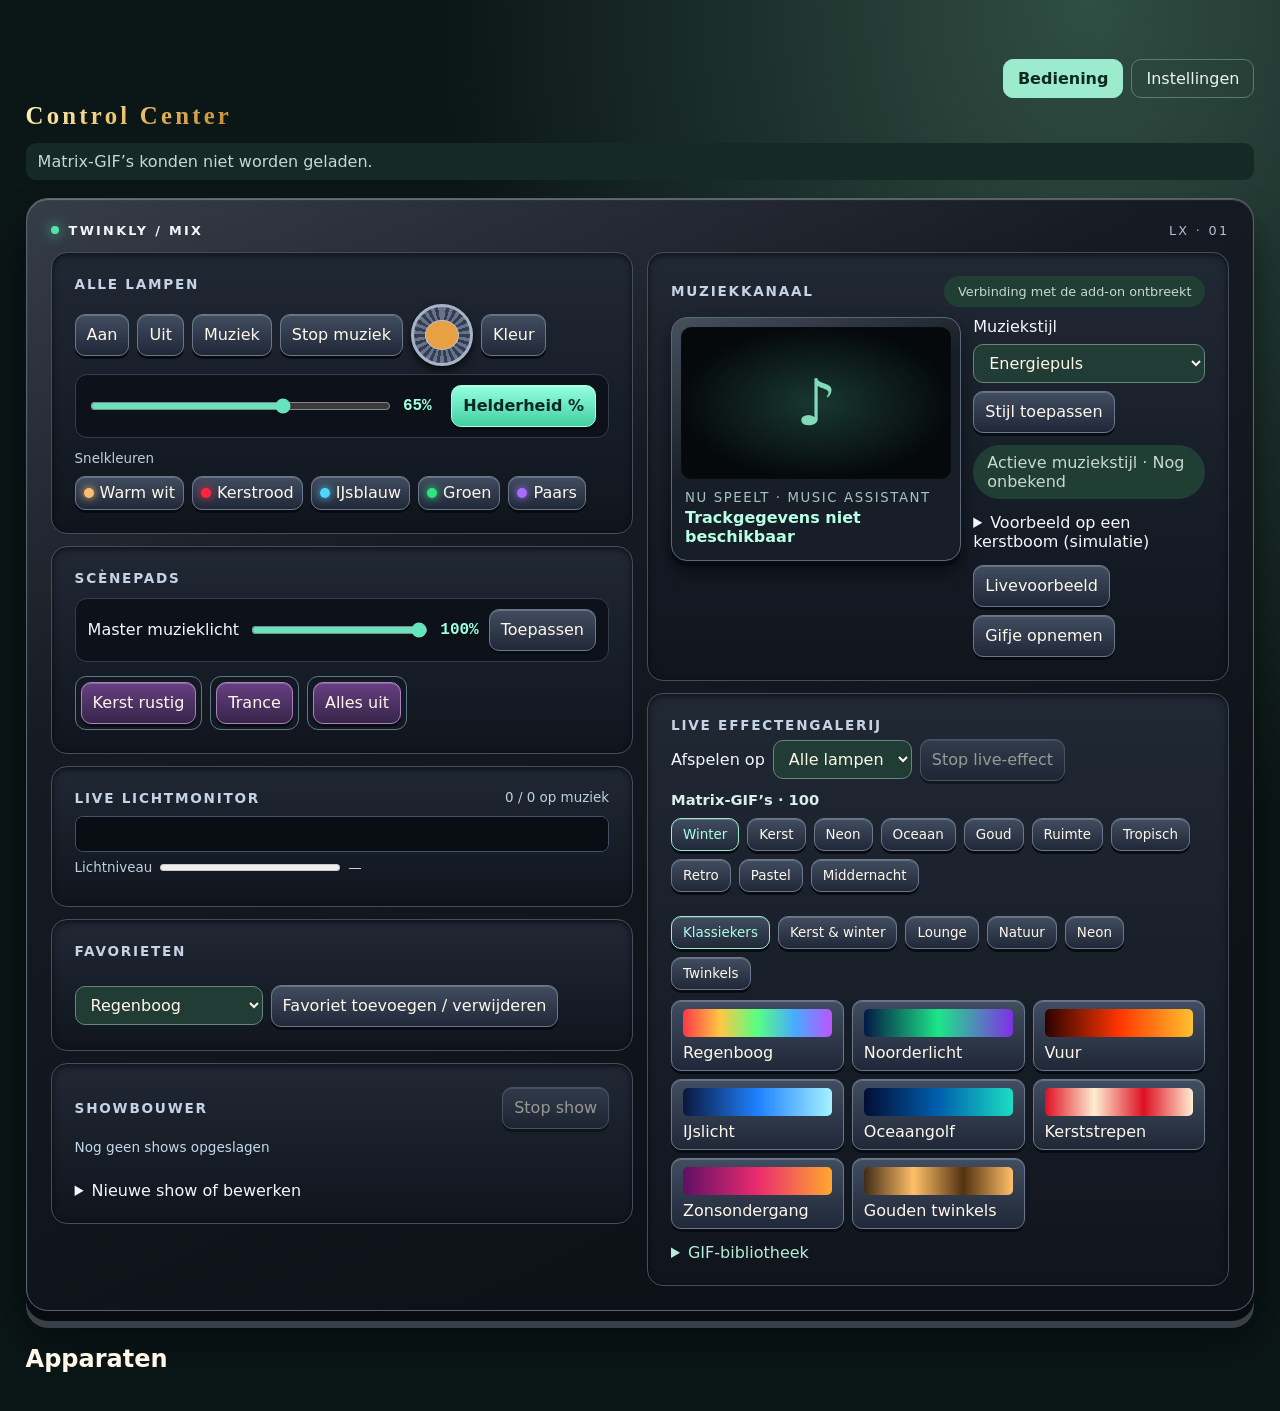
==== commit fdf28b68: "Sync Twinkly Control Center 0.1.36 to Home Assistant app store" ====
--- a/twinkly/index.html
+++ b/twinkly/index.html
@@ -7,7 +7,7 @@
 .power-active{background:#f6ce88;color:#132721;border-color:#f6ce88;font-weight:700}.effect-grid{display:grid;grid-template-columns:repeat(auto-fit,minmax(min(100%,180px),1fr));gap:10px;margin-top:10px}.effect-card{display:grid;gap:7px;min-width:0;padding:10px;background:#142925;border:1px solid #48665d;border-radius:12px;text-align:left;overflow-wrap:anywhere;font-size:.9rem}.effect-card input,.effect-card button{width:100%}.preview-note{font-size:.82rem;margin-top:10px}
 .led-map{margin-top:12px}.led-map [hidden]{display:none}.led-map canvas{display:block;width:100%;height:auto;background:#0b1616;border:1px solid #48665d;border-radius:12px}.led-map input{width:100%;margin-top:8px}
 #group-cards{display:grid;gap:12px;margin-top:14px}#group-members label{display:inline-flex;align-items:center;gap:5px}.effect-image{width:100%;aspect-ratio:16/9;object-fit:cover;border-radius:8px}.effect-card input[type=file]{padding:5px}
-#music-preview,#music-gif{display:block;width:min(100%,480px);height:auto;border:1px solid #48665d;border-radius:10px}#music-gif-link{display:inline-block;margin-top:8px;color:#ffe2a5}
+#music-preview,#music-gif,#music-demo{display:block;width:min(100%,480px);height:auto;border:1px solid #48665d;border-radius:10px}#music-demo,#music-gif{max-width:300px}#music-gif-link,#music-demo-link{display:inline-block;margin-top:8px;color:#ffe2a5}
 
 main{width:100%;max-width:none;padding:clamp(12px,2vw,32px)}
 #devices{grid-template-columns:repeat(auto-fit,minmax(min(100%,350px),1fr))}
@@ -75,6 +75,7 @@
 <div class="music-grid"><div class="track-tv"><div class="track-display"><div id="track-idle" aria-hidden="true">♪</div><img id="track-art" alt="" referrerpolicy="no-referrer" hidden></div><div class="track-screen"><div><p id="track-label"></p><strong id="track-title"></strong><p id="track-byline"></p></div></div></div>
 <div class="music-actions"><div class="controls gap" id="music-styles"><label for="music-style" id="style-label"></label><select id="music-style"></select></div>
 <p id="active-music-style" class="status"></p>
+<details class="gap" id="music-demo-panel"><summary id="music-demo-title"></summary><img id="music-demo" width="300" height="320" alt=""><a id="music-demo-link" download></a></details>
 <div class="controls gap" id="music-preview-tools"></div>
 <div id="music-preview-panel" class="gap" hidden><canvas id="music-preview" width="360" height="64"></canvas><p id="music-preview-status" role="status"></p></div>
 <div id="music-gif-panel" class="gap" hidden><img id="music-gif" alt=""><a id="music-gif-link" download="twinkly-muziekeffect.gif"></a></div>
@@ -87,7 +88,7 @@
 <section class="devices-section"><h2 id="device-title"></h2><div id="devices"></div></section></div>
 <div id="settings-page" hidden><div class="settings-grid">
 <section><h2 id="settings-general"></h2><select id="language" aria-label="Language"><option value="nl">Nederlands</option><option value="en">English</option><option value="es">Español</option><option value="de">Deutsch</option></select></section>
-<section><h2 id="settings-music"></h2><div class="controls gap" id="music-setup"></div><div class="controls gap tv-source"><label id="tv-source-label" for="tv-source"></label><select id="tv-source"></select><button id="tv-refresh"></button></div>
+<section><h2 id="settings-music"></h2><div class="controls gap" id="music-setup"></div><p id="ledfx-status" role="status"></p><details><summary>LedFX installeren en starten</summary><ol><li>Open in Home Assistant Instellingen → Apps → Appwinkel → ⋮ → Repositories.</li><li>Voeg <a href="https://github.com/Switch123456789/Home-Assistant-Apps" target="_blank" rel="noopener noreferrer">de LedFX-repository met Sendspin</a> toe en installeer LedFX.</li><li>Klik op Starten en zet Starten bij opstarten aan. Controleer bij een fout het tabblad Logboek.</li><li>Ga terug naar Twinkly, controleer LedFX en klik daarna op Music Assistant koppelen. Voeg LedFx Twinkly toe aan de afspeelgroep in Music Assistant.</li></ol></details><div class="controls gap tv-source"><label id="tv-source-label" for="tv-source"></label><select id="tv-source"></select><button id="tv-refresh"></button></div>
 </section>
 <section><h2 id="settings-discover"></h2><div class="controls gap" id="scan"><input id="ip" placeholder="192.168.1.50" inputmode="decimal"></div>
 </section>
@@ -119,10 +120,10 @@
  de:['Musikstil','Stil anwenden','Musikstil angewendet.','Energiepuls','Farbspektrum','Bass und Takt','Farbwelle','Stroboskop (schnelle Blitze)']
 };
 const moreStyles = {
- nl:['Lichtloop','Muziekbanden','Blade Power+','Frequentiepuls','Muziekvuur'],
- en:['Light scroll','Music bands','Blade Power+','Frequency pulse','Music fire'],
- es:['Desplazamiento de luz','Bandas musicales','Blade Power+','Pulso de frecuencia','Fuego musical'],
- de:['Lichtlauf','Musikbänder','Blade Power+','Frequenzpuls','Musikfeuer']
+ nl:['Lichtloop','Muziekbanden','Blade Power+','Frequentiepuls','Muziekvuur',"Lichtregen","Vloeiende kleuren","Gouden fonkeling","Lichtscanner","Watergolven","Energiepuls 2"],
+ en:['Light scroll','Music bands','Blade Power+','Frequency pulse','Music fire',"Light rain","Melting colours","Golden sparkle","Light scanner","Water ripples","Energy pulse 2"],
+ es:['Desplazamiento de luz','Bandas musicales','Blade Power+','Pulso de frecuencia','Fuego musical',"Lluvia de luz","Colores fluidos","Destellos dorados","Escáner de luz","Ondas de agua","Pulso de energía 2"],
+ de:['Lichtlauf','Musikbänder','Blade Power+','Frequenzpuls','Musikfeuer',"Lichtregen","Fließende Farben","Goldenes Funkeln","Lichtscanner","Wasserwellen","Energiepuls 2"]
 };
 const previewText = {
  nl:['Livevoorbeeld','Voorbeeld sluiten','Gifje opnemen','Gifje downloaden','Wacht op LedFX-frames. Start muziek en pas een stijl toe.','Opname duurt ongeveer 3 seconden.'],
@@ -130,7 +131,7 @@
  es:['Vista en directo','Cerrar vista','Grabar GIF','Descargar GIF','Esperando datos de LedFX. Reproduce música y aplica un estilo.','La grabación dura unos 3 segundos.'],
  de:['Live-Vorschau','Vorschau schließen','GIF aufnehmen','GIF herunterladen','Warte auf LedFX-Frames. Spiele Musik ab und wende einen Stil an.','Die Aufnahme dauert etwa 3 Sekunden.']
 };
-const styleIds = ['energy','spectrum','power','wavelength','strobe','scroll','bands','blade_power_plus','magnitude','fire'];
+const styleIds = ["energy","spectrum","power","wavelength","strobe","scroll","bands","blade_power_plus","magnitude","fire","rain","melt","melt_and_sparkle","scan","water","energy2"];
 const layoutLabels = {
  nl:['Ledkaart laden','Geen ledposities ontvangen','ledposities','Berekende indeling','Draai ledkaart'],
  en:['Load LED map','No LED positions received','LED positions','Generated layout','Rotate LED map'],
@@ -629,6 +630,21 @@
   const result = await request('setup-music', {});
   return result.ok ? t('setupDone') : t('setupFailed') + ' · ' + result.message;
 }, true);
+const ledfxCheck = document.createElement('button');
+ledfxCheck.textContent = 'LedFX controleren';
+ledfxCheck.onclick = async () => {
+  const output = byId('ledfx-status');
+  ledfxCheck.disabled = true;
+  output.textContent = 'LedFX controleren…';
+  try {
+    output.textContent = (await request('ledfx-status')).message;
+  } catch {
+    output.textContent = 'De Twinkly-app kon de LedFX-controle niet uitvoeren.';
+  } finally {
+    ledfxCheck.disabled = false;
+  }
+};
+byId('music-setup').append(ledfxCheck);
 const styleSelect = byId('music-style');
 const styleButton = document.createElement('button');
 const activeStyleLabels = {
@@ -638,14 +654,37 @@
   de:['Aktiver Musikstil','Unbekannt']
 };
 let draftStyle = false;
-styleSelect.onchange = () => { draftStyle = true; };
+const demoPanel = byId('music-demo-panel');
+const demoLabels = {
+  nl:['Voorbeeld op een kerstboom (simulatie)','Voorbeeld-gif downloaden'],
+  en:['Christmas tree preview (simulation)','Download demo GIF'],
+  es:['Vista en un árbol de Navidad (simulación)','Descargar GIF de ejemplo'],
+  de:['Vorschau am Weihnachtsbaum (Simulation)','Beispiel-GIF herunterladen']
+};
+function updateMusicDemo() {
+  const [title, download] = demoLabels[lang.value];
+  byId('music-demo-title').textContent = title;
+  const demo = byId('music-demo'), link = byId('music-demo-link');
+  demo.alt = title + ' · ' + styleSelect.selectedOptions[0]?.textContent;
+  link.textContent = download;
+  if (!demoPanel.open || !styleSelect.value) return;
+  const url = './music-demo/' + styleSelect.value;
+  if (demo.getAttribute('src') !== url) demo.src = url;
+  link.href = url;
+  link.download = 'twinkly-' + styleSelect.value + '.gif';
+}
+demoPanel.ontoggle = updateMusicDemo;
+styleSelect.onchange = () => { draftStyle = true; updateMusicDemo(); };
 function renderActiveStyle() {
   const active = status?.active_music_style;
   const index = styleIds.indexOf(active);
   const options = musicStyles[lang.value].slice(3).concat(moreStyles[lang.value]);
   const [label, unknown] = activeStyleLabels[lang.value];
   byId('active-music-style').textContent = label + ' · ' + (options[index] || active || unknown);
-  if (!draftStyle && index >= 0) styleSelect.value = active;
+  if (!draftStyle && index >= 0 && styleSelect.value !== active) {
+    styleSelect.value = active;
+    updateMusicDemo();
+  }
 }
 styleButton.onclick = () => perform(styleButton, async () => {
   const result = await request('setup-music', {style:styleSelect.value});
@@ -1317,6 +1356,7 @@
   styleSelect.replaceChildren(...styleIds.map((id,index) => new Option(options[index],id)));
   updatePreviewLabels();
   styleSelect.value = selected;
+  updateMusicDemo();
   const sceneStyle = byId('scene-style'), prior = sceneStyle.value || selected;
   sceneStyle.replaceChildren(...styleIds.map((id,index) => new Option(options[index],id)));
   sceneStyle.value = prior;
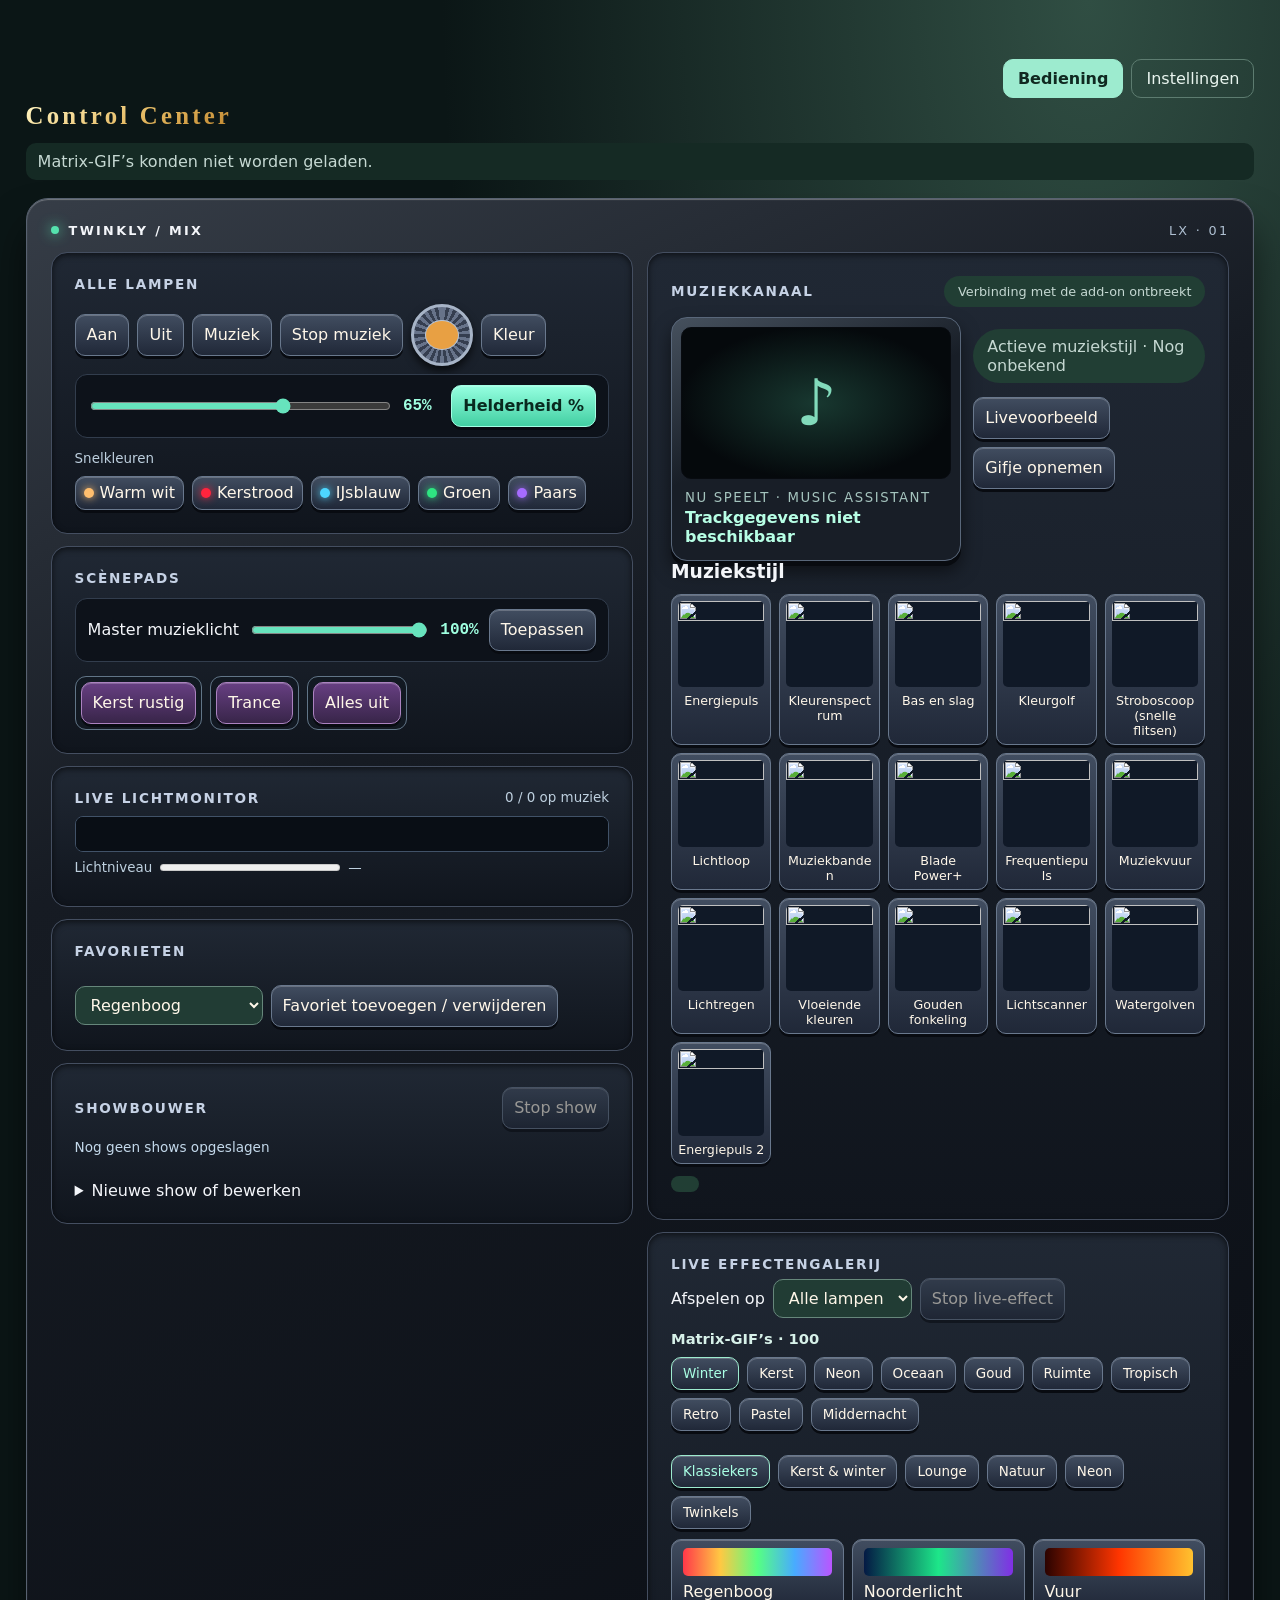
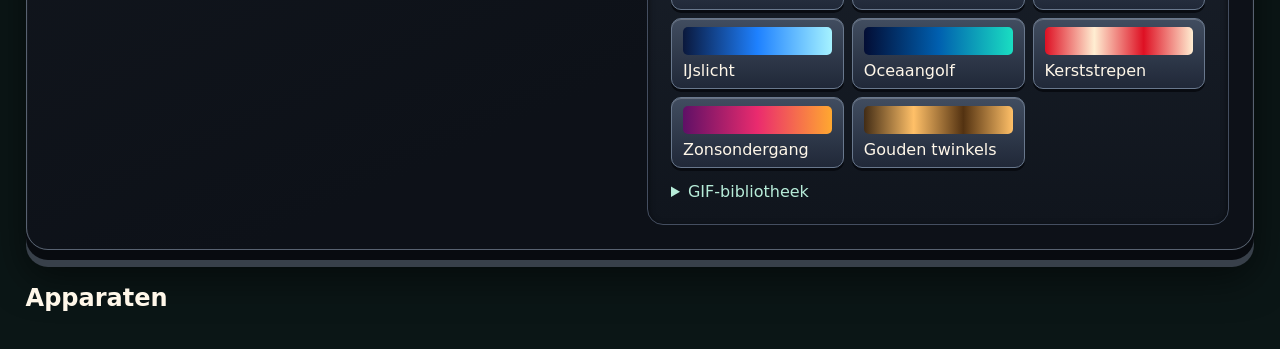
==== commit e9b61131: "Twinkly 0.1.37: add Christmas tree music gallery" ====
--- a/twinkly/index.html
+++ b/twinkly/index.html
@@ -7,7 +7,7 @@
 .power-active{background:#f6ce88;color:#132721;border-color:#f6ce88;font-weight:700}.effect-grid{display:grid;grid-template-columns:repeat(auto-fit,minmax(min(100%,180px),1fr));gap:10px;margin-top:10px}.effect-card{display:grid;gap:7px;min-width:0;padding:10px;background:#142925;border:1px solid #48665d;border-radius:12px;text-align:left;overflow-wrap:anywhere;font-size:.9rem}.effect-card input,.effect-card button{width:100%}.preview-note{font-size:.82rem;margin-top:10px}
 .led-map{margin-top:12px}.led-map [hidden]{display:none}.led-map canvas{display:block;width:100%;height:auto;background:#0b1616;border:1px solid #48665d;border-radius:12px}.led-map input{width:100%;margin-top:8px}
 #group-cards{display:grid;gap:12px;margin-top:14px}#group-members label{display:inline-flex;align-items:center;gap:5px}.effect-image{width:100%;aspect-ratio:16/9;object-fit:cover;border-radius:8px}.effect-card input[type=file]{padding:5px}
-#music-preview,#music-gif,#music-demo{display:block;width:min(100%,480px);height:auto;border:1px solid #48665d;border-radius:10px}#music-demo,#music-gif{max-width:300px}#music-gif-link,#music-demo-link{display:inline-block;margin-top:8px;color:#ffe2a5}
+#music-preview,#music-gif{display:block;width:min(100%,480px);height:auto;border:1px solid #48665d;border-radius:10px}#music-gif{max-width:300px}#music-gif-link,#music-demo-link{display:inline-block;margin-top:8px;color:#ffe2a5}
 
 main{width:100%;max-width:none;padding:clamp(12px,2vw,32px)}
 #devices{grid-template-columns:repeat(auto-fit,minmax(min(100%,350px),1fr))}
@@ -41,9 +41,12 @@
 #pattern-grid{display:grid;grid-template-columns:repeat(auto-fit,minmax(min(100%,140px),1fr));gap:8px;margin-top:10px}.pattern-tile{display:grid;text-align:left;gap:6px;min-width:0}.pattern-tile i{display:block;height:28px;border-radius:5px;background:var(--palette)}.pattern-tile[aria-pressed=true]{border-color:#9debcf;box-shadow:inset 0 0 0 1px #9debcf}.pattern-section .music-heading h2{margin:0}
 .gif-library summary{cursor:pointer;color:#b7ecd9}.gif-library input,.gif-library select{min-width:0;max-width:100%}#gif-library-list{display:grid;grid-template-columns:repeat(auto-fit,minmax(min(100%,150px),1fr));gap:8px}.gif-item{display:grid;gap:6px;padding:8px;border:1px solid #47566a;border-radius:8px;min-width:0;overflow-wrap:anywhere}.gif-item img{width:100%;height:65px;object-fit:contain;background:#080c12;border-radius:5px}.gif-item a{color:#ffe2a5}.gif-item button[aria-pressed=true]{border-color:#9debcf}
 .pattern-categories{margin-top:10px}.mixdesk .pattern-categories button{min-height:32px;font-size:.84rem}.pattern-categories button[aria-pressed=true]{border-color:#9debcf;color:#a9ffe4}
-.matrix-library summary{cursor:pointer;color:#b7ecd9}#matrix-grid{display:grid;grid-template-columns:repeat(auto-fill,minmax(min(100%,96px),1fr));gap:8px}.mixdesk .matrix-tile{display:grid;align-content:start;gap:6px;min-width:0;text-align:center;font-size:.79rem;padding:6px;overflow-wrap:anywhere}.matrix-tile img{display:block;width:100%;aspect-ratio:1;object-fit:contain;background:#000;border-radius:5px;image-rendering:pixelated}.mixdesk .matrix-tile[aria-pressed=true]{border-color:#9debcf;box-shadow:0 0 0 1px #9debcf}
+.matrix-library summary{cursor:pointer;color:#b7ecd9}#matrix-grid,#music-style-grid{display:grid;grid-template-columns:repeat(auto-fill,minmax(min(100%,96px),1fr));gap:8px}.mixdesk .matrix-tile{display:grid;align-content:start;gap:6px;min-width:0;text-align:center;font-size:.79rem;padding:6px;overflow-wrap:anywhere}.matrix-tile img{display:block;width:100%;aspect-ratio:1;object-fit:contain;background:#000;border-radius:5px;image-rendering:pixelated}.mixdesk .matrix-tile[aria-pressed=true]{border-color:#9debcf;box-shadow:0 0 0 1px #9debcf}
 .matrix-library h3{font-size:.92rem;margin:10px 0 4px;color:#d7f1e9}#matrix-grid{grid-template-columns:repeat(auto-fill,minmax(min(100%,100px),1fr))}
 #favorite-tiles .favorite-tile{display:grid;gap:4px;width:105px;text-align:center;font-size:.78rem}#favorite-tiles img{width:100%;aspect-ratio:1;object-fit:contain;background:#080b10;border-radius:4px}#builder-shows{display:grid;gap:6px}#builder-steps{padding-left:1.7rem}#builder-steps li{margin:6px 0}#builder-steps button{min-height:28px;padding:3px 7px;margin-left:5px}#builder-status{font-size:.85rem;color:#c4d9eb}#builder-effect,#favorite-effect{max-width:100%;min-width:0}
+#music-demo-link[hidden]{display:none}
+#music-style-grid .matrix-tile img{width:100%;aspect-ratio:1;object-fit:contain;background:#101927;border-radius:5px}
+#music-style-grid .matrix-tile[aria-pressed="true"]{border-color:#a6e6d0;color:#b7ffe8}
 </style>
 <main>
 <header class="workspace-header"><h1 class="workspace-brand" aria-label="Twinkly Control Center"><span class="twinkly-logo" aria-hidden="true"></span><span class="control-wordmark" aria-hidden="true">Control Center</span></h1>
@@ -73,13 +76,16 @@
 </details></div></div>
 <div class="desk-stack"><div class="desk-channel desk-music"><div class="music-heading"><h2 id="desk-music-title"></h2><p class="status" id="audio" role="status"></p></div>
 <div class="music-grid"><div class="track-tv"><div class="track-display"><div id="track-idle" aria-hidden="true">♪</div><img id="track-art" alt="" referrerpolicy="no-referrer" hidden></div><div class="track-screen"><div><p id="track-label"></p><strong id="track-title"></strong><p id="track-byline"></p></div></div></div>
-<div class="music-actions"><div class="controls gap" id="music-styles"><label for="music-style" id="style-label"></label><select id="music-style"></select></div>
+<div class="music-actions">
 <p id="active-music-style" class="status"></p>
-<details class="gap" id="music-demo-panel"><summary id="music-demo-title"></summary><img id="music-demo" width="300" height="320" alt=""><a id="music-demo-link" download></a></details>
 <div class="controls gap" id="music-preview-tools"></div>
 <div id="music-preview-panel" class="gap" hidden><canvas id="music-preview" width="360" height="64"></canvas><p id="music-preview-status" role="status"></p></div>
 <div id="music-gif-panel" class="gap" hidden><img id="music-gif" alt=""><a id="music-gif-link" download="twinkly-muziekeffect.gif"></a></div>
-</div></div></div><div class="desk-channel pattern-section"><div class="music-heading"><h2 id="pattern-title"></h2><div class="controls"><label for="pattern-target" id="pattern-target-label"></label><select id="pattern-target"></select><button id="pattern-stop"></button></div></div><div class="matrix-library" id="matrix-gallery"><h3 id="matrix-title"></h3><div class="controls pattern-categories" id="matrix-themes"></div><div id="matrix-grid" class="gap"></div></div>
+</div></div><h3 id="style-label"></h3>
+<div id="music-style-grid" role="group" aria-labelledby="style-label"></div>
+<p id="music-style-status" class="status" role="status"></p>
+<a id="music-demo-link" download hidden></a>
+</div><div class="desk-channel pattern-section"><div class="music-heading"><h2 id="pattern-title"></h2><div class="controls"><label for="pattern-target" id="pattern-target-label"></label><select id="pattern-target"></select><button id="pattern-stop"></button></div></div><div class="matrix-library" id="matrix-gallery"><h3 id="matrix-title"></h3><div class="controls pattern-categories" id="matrix-themes"></div><div id="matrix-grid" class="gap"></div></div>
 <div class="controls pattern-categories" id="pattern-categories"></div><div id="pattern-grid"></div>
 <details class="gap gif-library"><summary id="gif-library-title"></summary>
 <form id="gif-form" class="controls gap"><input id="gif-name" maxlength="80" required><input id="gif-upload" type="file" accept="image/gif"><button id="gif-upload-button" type="button"></button><input id="gif-url" type="url" placeholder="https://giphy.com/gifs/…"><button id="gif-import-button" type="button"></button><select id="gif-pattern"></select><button id="gif-create-button" type="button"></button></form>
@@ -645,53 +651,59 @@
   }
 };
 byId('music-setup').append(ledfxCheck);
-const styleSelect = byId('music-style');
-const styleButton = document.createElement('button');
+const musicGrid = byId('music-style-grid');
 const activeStyleLabels = {
-  nl:['Actieve muziekstijl','Nog onbekend'],
-  en:['Active music style','Unknown'],
-  es:['Estilo musical activo','Desconocido'],
-  de:['Aktiver Musikstil','Unbekannt']
-};
-let draftStyle = false;
-const demoPanel = byId('music-demo-panel');
-const demoLabels = {
-  nl:['Voorbeeld op een kerstboom (simulatie)','Voorbeeld-gif downloaden'],
-  en:['Christmas tree preview (simulation)','Download demo GIF'],
-  es:['Vista en un árbol de Navidad (simulación)','Descargar GIF de ejemplo'],
-  de:['Vorschau am Weihnachtsbaum (Simulation)','Beispiel-GIF herunterladen']
-};
-function updateMusicDemo() {
-  const [title, download] = demoLabels[lang.value];
-  byId('music-demo-title').textContent = title;
-  const demo = byId('music-demo'), link = byId('music-demo-link');
-  demo.alt = title + ' · ' + styleSelect.selectedOptions[0]?.textContent;
-  link.textContent = download;
-  if (!demoPanel.open || !styleSelect.value) return;
-  const url = './music-demo/' + styleSelect.value;
-  if (demo.getAttribute('src') !== url) demo.src = url;
-  link.href = url;
-  link.download = 'twinkly-' + styleSelect.value + '.gif';
-}
-demoPanel.ontoggle = updateMusicDemo;
-styleSelect.onchange = () => { draftStyle = true; updateMusicDemo(); };
+  nl:['Actieve muziekstijl','Nog onbekend','Voorbeeld-gif downloaden'],
+  en:['Active music style','Unknown','Download demo GIF'],
+  es:['Estilo musical activo','Desconocido','Descargar GIF de ejemplo'],
+  de:['Aktiver Musikstil','Unbekannt','Beispiel-GIF herunterladen']
+};
 function renderActiveStyle() {
   const active = status?.active_music_style;
-  const index = styleIds.indexOf(active);
   const options = musicStyles[lang.value].slice(3).concat(moreStyles[lang.value]);
-  const [label, unknown] = activeStyleLabels[lang.value];
-  byId('active-music-style').textContent = label + ' · ' + (options[index] || active || unknown);
-  if (!draftStyle && index >= 0 && styleSelect.value !== active) {
-    styleSelect.value = active;
-    updateMusicDemo();
-  }
-}
-styleButton.onclick = () => perform(styleButton, async () => {
-  const result = await request('setup-music', {style:styleSelect.value});
-  if (result.ok) draftStyle = false;
-  return result.ok ? musicStyles[lang.value][2] : t('setupFailed') + ' · ' + result.message;
-});
-byId('music-styles').append(styleButton);
+  const [label, unknown, download] = activeStyleLabels[lang.value];
+  byId('active-music-style').textContent = label + ' · ' + (options[styleIds.indexOf(active)] || active || unknown);
+  for (const tile of musicGrid.children) tile.setAttribute('aria-pressed', String(tile.dataset.style === active));
+  const link = byId('music-demo-link');
+  link.hidden = !styleIds.includes(active);
+  if (!link.hidden) {
+    link.href = './music-demo/' + active;
+    link.download = 'twinkly-' + active + '.gif';
+    link.textContent = download;
+  }
+}
+function renderMusicGallery(options) {
+  if (!musicGrid.children.length) {
+    for (const style of styleIds) {
+      const tile = document.createElement('button');
+      tile.type = 'button';
+      tile.className = 'matrix-tile';
+      tile.dataset.style = style;
+      const image = document.createElement('img');
+      image.alt = '';
+      image.loading = 'lazy';
+      image.src = './music-demo/' + style;
+      tile.append(image, document.createElement('span'));
+      tile.onclick = () => perform(tile, async () => {
+        const feedback = byId('music-style-status');
+        feedback.textContent = t('busy');
+        try {
+          const result = await request('setup-music', {style});
+          feedback.textContent = result.ok ? musicStyles[lang.value][2] : t('setupFailed') + ' · ' + result.message;
+          return feedback.textContent;
+        } catch (error) {
+          feedback.textContent = error.message;
+          throw error;
+        }
+      });
+      musicGrid.append(tile);
+    }
+  }
+  Array.from(musicGrid.children).forEach((tile, index) => {
+    tile.lastElementChild.textContent = options[index];
+  });
+  renderActiveStyle();
+}
 const livePanel = byId('music-preview-panel');
 const previewButton = document.createElement('button'), gifButton = document.createElement('button');
 let previewTimer, gifUrl;
@@ -821,7 +833,6 @@
     if (!setup.ok) return setup.message;
     await request('show',{master:scene.level});
     masterDraft = false;
-    draftStyle = false;
   }
   const result = await request('control',{...target,action:scene.mode});
   return result.failed.length ? result.failed.join(' · ') : t('done');
@@ -1349,15 +1360,11 @@
   byId('group-save').textContent = extra(2);
   byId('group-cancel').textContent = extra(3);
   const labels = musicStyles[lang.value];
-  const selected = styleSelect.value || 'energy';
   byId('style-label').textContent = labels[0];
-  styleButton.textContent = labels[1];
   const options = labels.slice(3).concat(moreStyles[lang.value]);
-  styleSelect.replaceChildren(...styleIds.map((id,index) => new Option(options[index],id)));
+  renderMusicGallery(options);
   updatePreviewLabels();
-  styleSelect.value = selected;
-  updateMusicDemo();
-  const sceneStyle = byId('scene-style'), prior = sceneStyle.value || selected;
+  const sceneStyle = byId('scene-style'), prior = sceneStyle.value || 'energy';
   sceneStyle.replaceChildren(...styleIds.map((id,index) => new Option(options[index],id)));
   sceneStyle.value = prior;
   sceneStyle.setAttribute('aria-label',labels[0]);
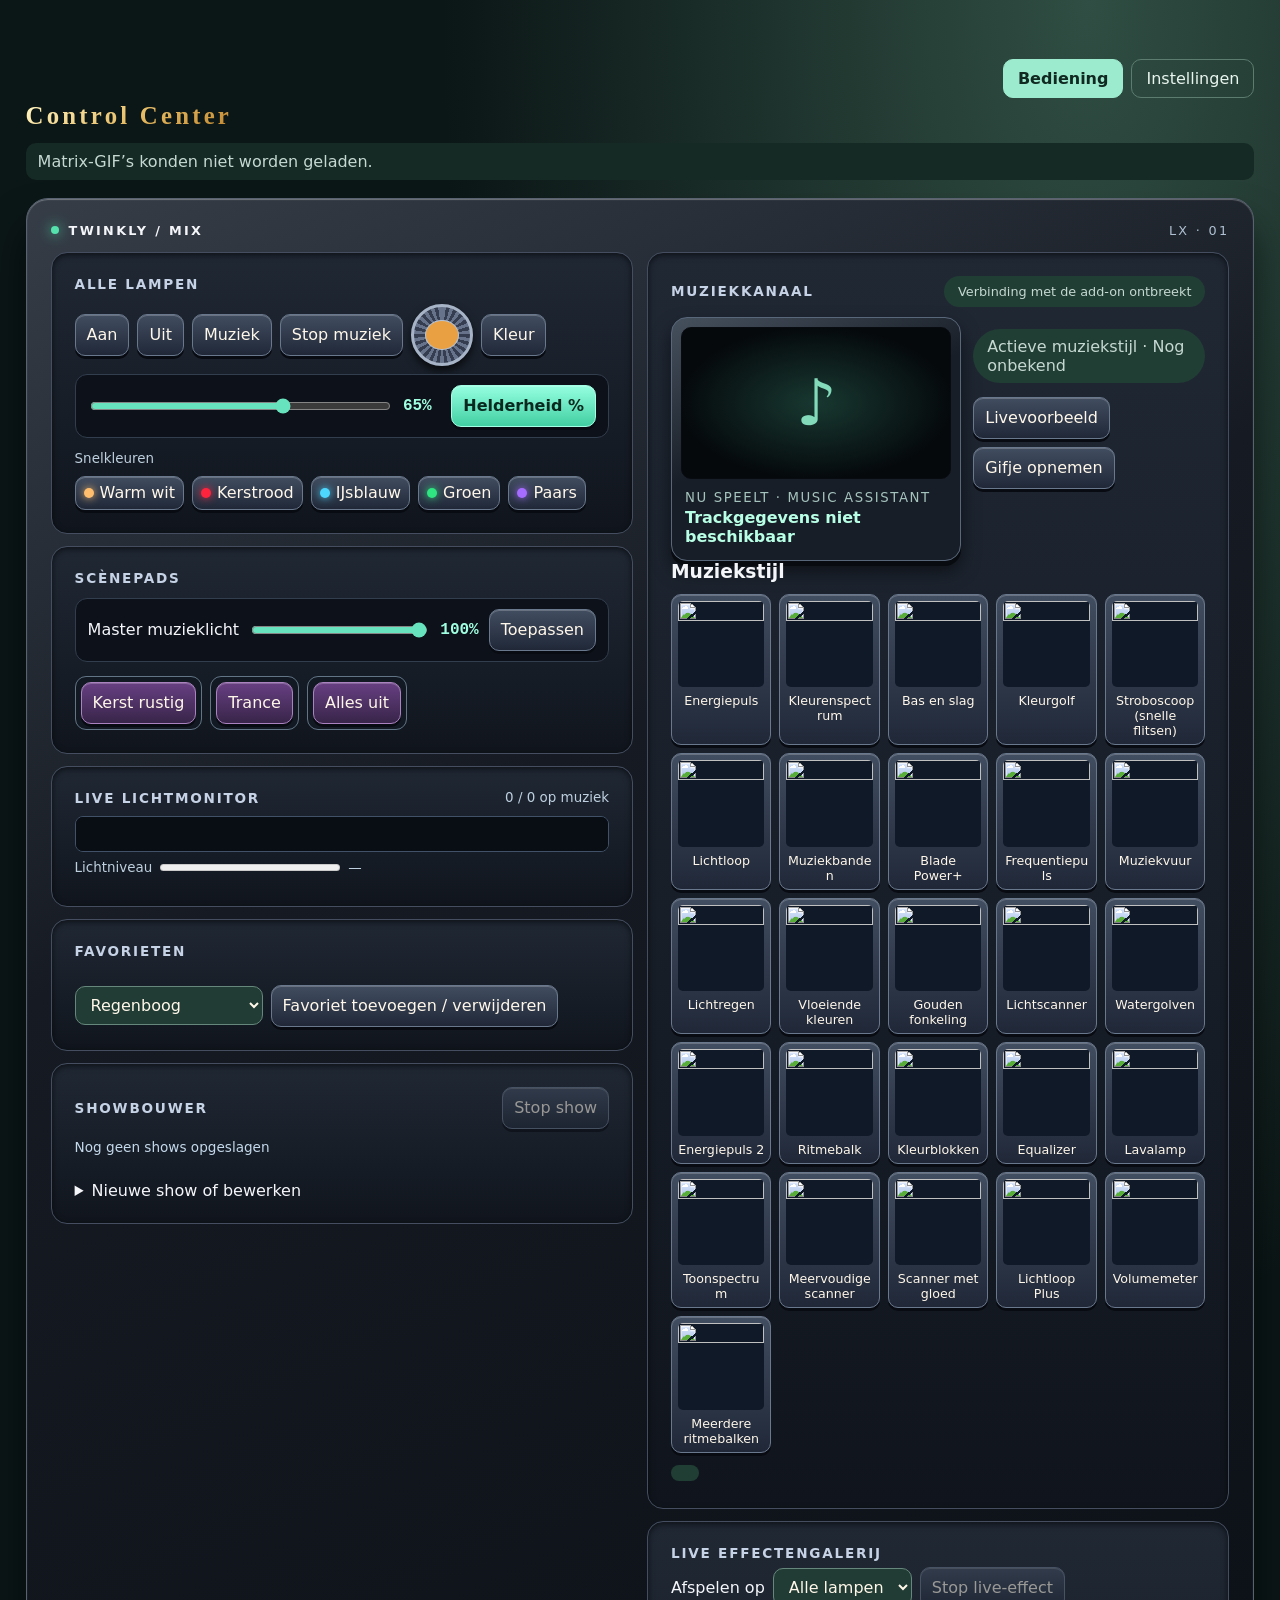
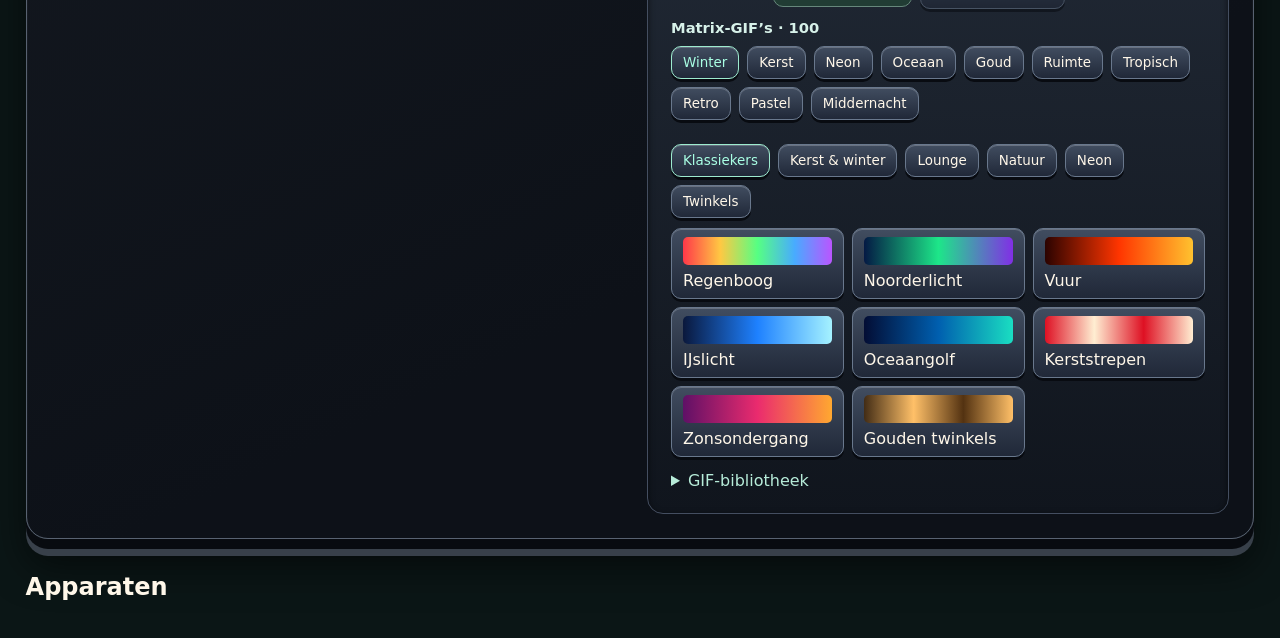
==== commit ed41e34e: "Twinkly 0.1.40: add ten music styles and tree previews" ====
--- a/twinkly/index.html
+++ b/twinkly/index.html
@@ -126,10 +126,10 @@
  de:['Musikstil','Stil anwenden','Musikstil angewendet.','Energiepuls','Farbspektrum','Bass und Takt','Farbwelle','Stroboskop (schnelle Blitze)']
 };
 const moreStyles = {
- nl:['Lichtloop','Muziekbanden','Blade Power+','Frequentiepuls','Muziekvuur',"Lichtregen","Vloeiende kleuren","Gouden fonkeling","Lichtscanner","Watergolven","Energiepuls 2"],
- en:['Light scroll','Music bands','Blade Power+','Frequency pulse','Music fire',"Light rain","Melting colours","Golden sparkle","Light scanner","Water ripples","Energy pulse 2"],
- es:['Desplazamiento de luz','Bandas musicales','Blade Power+','Pulso de frecuencia','Fuego musical',"Lluvia de luz","Colores fluidos","Destellos dorados","Escáner de luz","Ondas de agua","Pulso de energía 2"],
- de:['Lichtlauf','Musikbänder','Blade Power+','Frequenzpuls','Musikfeuer',"Lichtregen","Fließende Farben","Goldenes Funkeln","Lichtscanner","Wasserwellen","Energiepuls 2"]
+ nl:['Lichtloop','Muziekbanden','Blade Power+','Frequentiepuls','Muziekvuur',"Lichtregen","Vloeiende kleuren","Gouden fonkeling","Lichtscanner","Watergolven","Energiepuls 2","Ritmebalk","Kleurblokken","Equalizer","Lavalamp","Toonspectrum","Meervoudige scanner","Scanner met gloed","Lichtloop Plus","Volumemeter","Meerdere ritmebalken"],
+ en:['Light scroll','Music bands','Blade Power+','Frequency pulse','Music fire',"Light rain","Melting colours","Golden sparkle","Light scanner","Water ripples","Energy pulse 2","Beat bar","Colour blocks","Equalizer","Lava lamp","Pitch spectrum","Multi scanner","Scanner with flare","Scroll Plus","Volume meter","Multiple beat bars"],
+ es:['Desplazamiento de luz','Bandas musicales','Blade Power+','Pulso de frecuencia','Fuego musical',"Lluvia de luz","Colores fluidos","Destellos dorados","Escáner de luz","Ondas de agua","Pulso de energía 2","Barra rítmica","Bloques de color","Ecualizador","Lámpara de lava","Espectro tonal","Escáner múltiple","Escáner con destello","Desplazamiento Plus","Medidor de volumen","Barras rítmicas múltiples"],
+ de:['Lichtlauf','Musikbänder','Blade Power+','Frequenzpuls','Musikfeuer',"Lichtregen","Fließende Farben","Goldenes Funkeln","Lichtscanner","Wasserwellen","Energiepuls 2","Taktschiene","Farbblöcke","Equalizer","Lavalampe","Tonspektrum","Mehrfachscanner","Scanner mit Leuchten","Lichtlauf Plus","Lautstärkemesser","Mehrere Taktbalken"]
 };
 const previewText = {
  nl:['Livevoorbeeld','Voorbeeld sluiten','Gifje opnemen','Gifje downloaden','Wacht op LedFX-frames. Start muziek en pas een stijl toe.','Opname duurt ongeveer 3 seconden.'],
@@ -137,7 +137,7 @@
  es:['Vista en directo','Cerrar vista','Grabar GIF','Descargar GIF','Esperando datos de LedFX. Reproduce música y aplica un estilo.','La grabación dura unos 3 segundos.'],
  de:['Live-Vorschau','Vorschau schließen','GIF aufnehmen','GIF herunterladen','Warte auf LedFX-Frames. Spiele Musik ab und wende einen Stil an.','Die Aufnahme dauert etwa 3 Sekunden.']
 };
-const styleIds = ["energy","spectrum","power","wavelength","strobe","scroll","bands","blade_power_plus","magnitude","fire","rain","melt","melt_and_sparkle","scan","water","energy2"];
+const styleIds = ["energy","spectrum","power","wavelength","strobe","scroll","bands","blade_power_plus","magnitude","fire","rain","melt","melt_and_sparkle","scan","water","energy2","bar","blocks","equalizer","lava_lamp","pitchSpectrum","scan_multi","scan_and_flare","scroll_plus","vumeter","multiBar"];
 const layoutLabels = {
  nl:['Ledkaart laden','Geen ledposities ontvangen','ledposities','Berekende indeling','Draai ledkaart'],
  en:['Load LED map','No LED positions received','LED positions','Generated layout','Rotate LED map'],
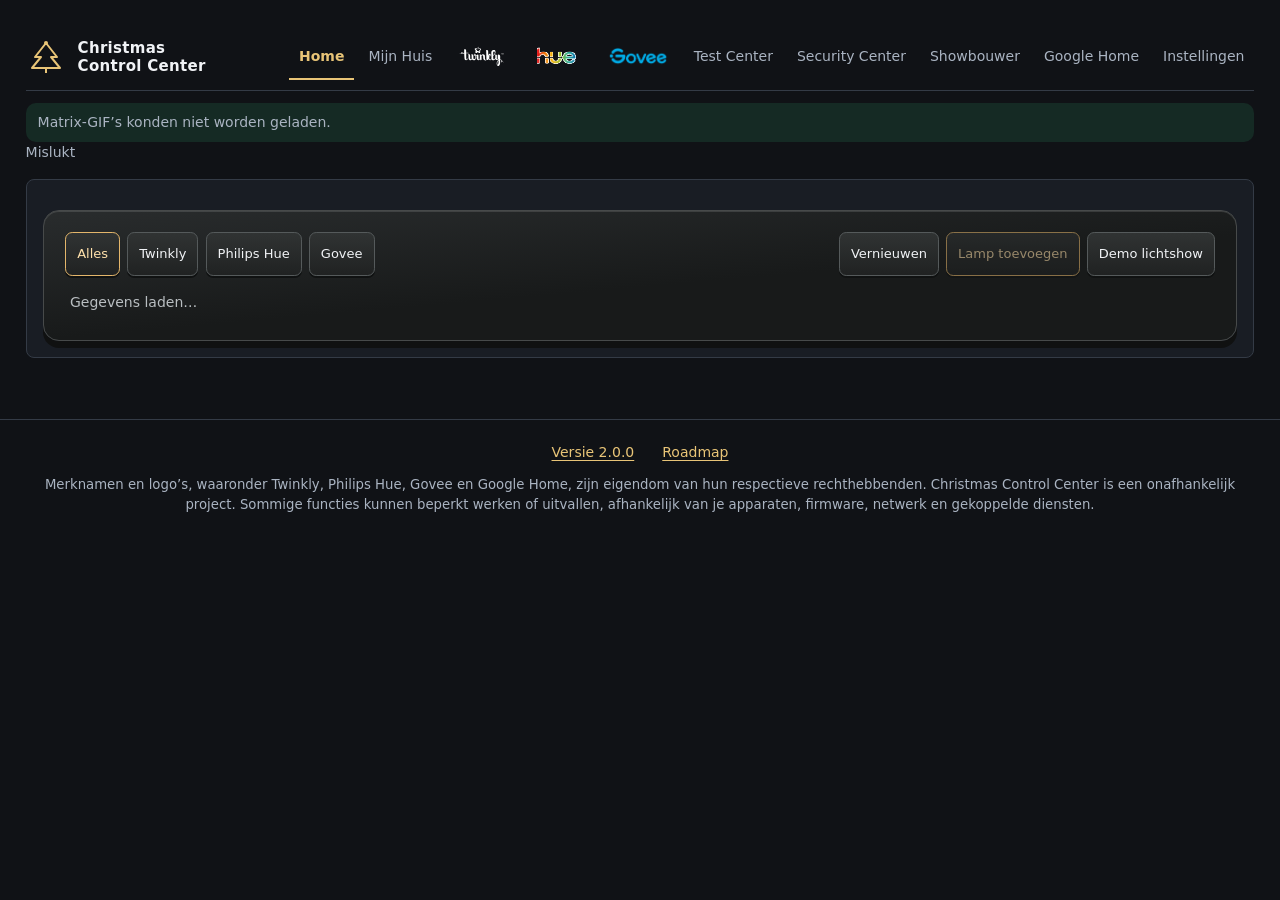
==== commit 124dc785: "Release Christmas Control Center 2.0.0" ====
--- a/twinkly/index.html
+++ b/twinkly/index.html
@@ -1,16 +1,16 @@
 <!doctype html>
 <html lang="nl"><meta charset="utf-8"><meta name="viewport" content="width=device-width,initial-scale=1">
-<title>Twinkly Control Center</title>
+<title>Christmas Control Center</title>
 <link rel="icon" href="./twinkly.svg" type="image/svg+xml">
 <style>
 *{box-sizing:border-box}body{margin:0;color:#fff7e9;background:radial-gradient(ellipse at 85% 0,#304e43 0,transparent 42%),#0b1616;font:16px system-ui}main{max-width:1140px;margin:auto;padding:clamp(16px,4vw,44px)}header{display:flex;justify-content:space-between;align-items:flex-start;gap:12px;flex-wrap:wrap}h1{font:700 clamp(2.6rem,7vw,5rem) Georgia;margin:0;color:#ffe2a5}h2,h3,p{margin:0 0 12px}p{color:#c5d8d2}section,article{padding:20px;border:1px solid #3b5951;border-radius:22px;background:linear-gradient(145deg,#1c3430,#122422);box-shadow:0 12px 26px #0005}section{margin-top:18px}.eyebrow{letter-spacing:.16em;font-size:.78rem;color:#facb7e;text-transform:uppercase}.status{display:inline-block;border-radius:100px;background:#213e34;padding:8px 14px;margin:12px 0 0}#devices{display:grid;grid-template-columns:repeat(auto-fit,minmax(min(100%,320px),1fr));gap:16px;margin-top:18px}.controls{display:flex;flex-wrap:wrap;gap:8px;align-items:center}button,select,input{font:inherit;border:1px solid #66877b;background:#213c34;color:#fff7e9;border-radius:10px;padding:8px 11px;max-width:100%}button{cursor:pointer}button:hover{background:#38584a}.primary{background:#f6ce88;color:#132721;border-color:#f6ce88;font-weight:700}.primary:hover{background:#ffdfa6}button:disabled{opacity:.55}input[type=color]{width:48px;height:40px;padding:4px}input[type=number]{width:76px}.gap{margin-top:14px}#message{margin:12px 0 0;overflow-wrap:anywhere}.effects{margin-top:12px;width:100%}.error{color:#ffb5a0;overflow-wrap:anywhere}
 .power-active{background:#f6ce88;color:#132721;border-color:#f6ce88;font-weight:700}.effect-grid{display:grid;grid-template-columns:repeat(auto-fit,minmax(min(100%,180px),1fr));gap:10px;margin-top:10px}.effect-card{display:grid;gap:7px;min-width:0;padding:10px;background:#142925;border:1px solid #48665d;border-radius:12px;text-align:left;overflow-wrap:anywhere;font-size:.9rem}.effect-card input,.effect-card button{width:100%}.preview-note{font-size:.82rem;margin-top:10px}
 .led-map{margin-top:12px}.led-map [hidden]{display:none}.led-map canvas{display:block;width:100%;height:auto;background:#0b1616;border:1px solid #48665d;border-radius:12px}.led-map input{width:100%;margin-top:8px}
-#group-cards{display:grid;gap:12px;margin-top:14px}#group-members label{display:inline-flex;align-items:center;gap:5px}.effect-image{width:100%;aspect-ratio:16/9;object-fit:cover;border-radius:8px}.effect-card input[type=file]{padding:5px}
+#group-cards,#grouped-devices{display:grid;gap:12px;margin-top:14px}#group-member-devices{margin-top:14px}#group-member-devices summary{cursor:pointer}#group-members label{display:inline-flex;align-items:center;gap:5px}.effect-image{width:100%;aspect-ratio:16/9;object-fit:cover;border-radius:8px}.effect-card input[type=file]{padding:5px}
 #music-preview,#music-gif{display:block;width:min(100%,480px);height:auto;border:1px solid #48665d;border-radius:10px}#music-gif{max-width:300px}#music-gif-link,#music-demo-link{display:inline-block;margin-top:8px;color:#ffe2a5}
 
 main{width:100%;max-width:none;padding:clamp(12px,2vw,32px)}
-#devices{grid-template-columns:repeat(auto-fit,minmax(min(100%,350px),1fr))}
+#devices,#grouped-devices,#group-cards{grid-template-columns:repeat(auto-fit,minmax(min(100%,350px),1fr))}
 .mixdesk{color:#f4f6fa;border:1px solid #586271;background:linear-gradient(155deg,#363d47,#161b23 32%,#0d1118 79%);box-shadow:0 10px 0 #080b10,0 17px 0 #38404a,0 28px 38px #0008,inset 0 1px 1px #ffffff50;padding:clamp(12px,2vw,24px);margin-bottom:34px}
 .desk-brand{display:flex;align-items:center;gap:10px;font-size:.8rem;letter-spacing:.18em;margin-bottom:14px}
 .desk-lamp{width:8px;height:8px;background:#55e2ad;border-radius:100%;box-shadow:0 0 13px #55e2ad}
@@ -28,7 +28,7 @@
 .device-info{margin-top:12px}.device-info dl[hidden]{display:none}.device-info dl{display:grid;grid-template-columns:minmax(0,1fr) minmax(0,1fr);margin:10px 0 0;gap:1px;background:#3a5851;border:1px solid #3a5851;border-radius:10px;overflow:hidden}
 .device-info dt,.device-info dd{margin:0;padding:7px;background:#122422;overflow-wrap:anywhere;font-size:.86rem}.device-info dt{color:#d1e6df}.device-info dd{color:#ffe4a8}
 @media(max-width:760px){.desk-grid{grid-template-columns:1fr}.desk-controls button{flex:1 1 auto}.mixdesk{border-radius:16px}}
-.product-card{display:flex;align-items:center;gap:12px;margin:0 0 12px;padding:8px 10px;border:1px solid #45645a;border-radius:12px;background:#101f1c}.product-card[hidden],.product-card img[hidden]{display:none}.product-card img{width:clamp(106px,32%,148px);height:105px;object-fit:contain;background:#fff;border-radius:7px}.product-card small{display:block;margin-top:3px;overflow-wrap:anywhere}
+.product-card{display:flex;align-items:center;gap:12px;margin:0 0 12px;padding:8px 10px;border:1px solid #45645a;border-radius:12px;background:#101f1c}.product-card[hidden],.product-card img[hidden]{display:none}.product-card img{width:clamp(106px,32%,148px);height:105px;object-fit:contain}.product-card small{display:block;margin-top:3px;overflow-wrap:anywhere}
 .scene-pad{display:inline-flex;gap:4px;padding:5px;border:1px solid #617587;border-radius:11px;background:#121922}.mixdesk .scene-pad button:first-child{background:linear-gradient(#673f82,#382549);border-color:#ab82c0}
 .track-screen{display:flex;align-items:center;gap:12px;min-height:88px;padding:12px;margin-bottom:12px;border:1px solid #3b5e58;border-radius:12px;background:radial-gradient(ellipse at top right,#1c4038,#080f13 72%);box-shadow:inset 0 2px 7px #0009}.track-screen img{width:66px;height:66px;object-fit:cover;border-radius:6px}.track-screen p{margin:3px 0;color:#a5c4be;font-size:.83rem;overflow-wrap:anywhere}.track-screen strong{display:block;color:#b7ffe5;overflow-wrap:anywhere}.track-screen #track-label{letter-spacing:.12em;text-transform:uppercase}
 .track-tv{max-width:590px;margin-bottom:14px;padding:9px;border:1px solid #59677a;border-radius:16px;background:linear-gradient(155deg,#46515e,#181e27 45%);box-shadow:0 5px 0 #080b10,0 10px 18px #0008}.track-display{position:relative;display:grid;place-items:center;aspect-ratio:16/9;max-height:275px;background:radial-gradient(ellipse,#183830,#05090c 72%);overflow:hidden;border:1px solid #080b10;border-radius:10px}.track-display img,.track-display video{position:absolute;width:100%;height:100%;object-fit:contain}.track-display [hidden]{display:none}.track-tv .track-screen{border:0;box-shadow:none;margin:0;background:none;padding:8px 4px 2px;min-height:0}#track-idle{font-size:clamp(2rem,6vw,4rem);color:#82dabb}
@@ -47,13 +47,95 @@
 #music-demo-link[hidden]{display:none}
 #music-style-grid .matrix-tile img{width:100%;aspect-ratio:1;object-fit:contain;background:#101927;border-radius:5px}
 #music-style-grid .matrix-tile[aria-pressed="true"]{border-color:#a6e6d0;color:#b7ffe8}
-</style>
+.network-map{position:relative;isolation:isolate;height:clamp(420px,78vh,1600px);height:clamp(420px,78dvh,1600px);overflow:hidden;border:1px solid #3d5766;border-radius:22px;background:radial-gradient(ellipse at 50% 0%,#264452,#111e29 70%);margin-top:12px;touch-action:none;cursor:grab}
+.network-map[hidden],.network-tools[hidden]{display:none}
+.network-map.is-dragging,.network-map.is-dragging *{cursor:grabbing}
+.network-map canvas,.network-world{position:absolute;inset:0;width:100%;height:100%;pointer-events:none}
+.network-world{transform-origin:top left}
+.network-hub,.network-device{position:absolute;pointer-events:auto;cursor:grab;user-select:none;box-sizing:border-box;width:190px;padding:9px 12px;overflow-wrap:anywhere;color:#edf9ff;font-size:14px;line-height:1.25}
+.network-hub{border-radius:24px;border:1px solid #548799;background:#1c3543;text-align:center}
+.network-group{border-color:#7bc8a7}
+#network-name-dialog{color:#edf9ff;background:#122430;border:1px solid #526d7d;border-radius:14px;width:min(420px,calc(100% - 32px))}
+#network-name-dialog::backdrop{background:#091216b3}
+#network-name-dialog label,#network-name-dialog input{display:block;width:100%;margin-bottom:8px}
+.network-group .controls{margin-top:7px;gap:5px}
+.network-group .controls button{padding:3px 8px;cursor:pointer}
+.network-device{border:1px solid #526d7d;border-radius:14px;background:#122430}
+.network-device strong,.network-device small,.network-device span,.network-hub strong,.network-hub small{display:block}
+.network-device small,.network-hub small{color:#c2d8e4}
+.network-device .network-signal{color:var(--signal,#c2d8e4);font-weight:bold}
+.network-tools{display:flex;align-items:center;flex-wrap:wrap;gap:6px}
+.network-tools output{min-width:4ch;text-align:center;font-variant-numeric:tabular-nums}
+#network-page.is-expanded{position:fixed;inset:0;z-index:10;overflow:auto;border-radius:0;margin:0;padding:12px;background:#101e24}
+#network-page.is-expanded .network-map{height:calc(100dvh - 155px);min-height:220px;max-height:none}
+.network-key{display:flex;flex-wrap:wrap;gap:8px 20px;margin:.75rem 0;color:#c2d8e4}
+.network-key span::before{content:'';display:inline-block;width:22px;margin-right:6px;vertical-align:middle;border-top:2px solid #6ccde7}
+.network-key #network-member-key::before{border-color:#91e8b5;border-top-style:solid}
+.network-key span+span::before{border-color:#d0a4ff;border-top-style:dashed}
+.test-grid{display:grid;grid-template-columns:repeat(auto-fit,minmax(min(100%,240px),1fr));gap:14px}.test-grid article{display:flex;flex-direction:column;gap:10px}.test-grid article button{margin-top:auto;min-height:44px}.test-sample{height:72px;border-radius:10px;background:#101a19;border:1px solid #48665d}.sample-identify{background:linear-gradient(90deg,#c33 25%,#193 25% 50%,#36c 50% 75%,#db3 75%)}.sample-rgb{background:linear-gradient(90deg,#c33,#193,#36c)}.sample-led{background:radial-gradient(circle at 25% 50%,#fff 0 4px,transparent 6px),#101a19}.sample-rainbow{background:linear-gradient(90deg,red,yellow,lime,cyan,blue,magenta)}.sample-horizontal{background:linear-gradient(90deg,transparent 35%,white 45% 55%,transparent 65%),#101a19}.sample-vertical{background:linear-gradient(transparent 35%,white 45% 55%,transparent 65%),#101a19}.sample-stop{height:12px}#tests-content canvas{max-width:900px;margin:auto}#tests-content .led-map input{max-width:440px;display:block}#tests-content .led-map input[hidden]{display:none}.device-tile{padding:clamp(12px,2vw,20px);border-radius:16px;background:linear-gradient(150deg,#203a35,#122421)}.device-tile h3{font-size:1.15rem;margin-bottom:10px}.device-tile .product-card{display:grid;grid-template-columns:76px minmax(0,1fr);gap:12px;padding:10px;margin-bottom:10px;align-items:center}.device-tile .product-card img{width:76px;height:76px;object-fit:contain}.device-tile .product-card strong{font-size:.93rem}.device-tile .product-card small,.device-tile>p{font-size:.8rem}.device-actions{display:grid;grid-template-columns:repeat(4,minmax(0,1fr));gap:7px}.device-actions button{font-size:.83rem;padding:8px 5px;min-height:40px;overflow-wrap:anywhere}.device-actions input{width:100%;min-width:0}.device-actions input[type=color]{height:40px}.device-operating details{margin-top:12px;border-top:1px solid #48665d;padding-top:10px}.device-operating summary{font-size:.86rem;cursor:pointer}.individual-test-panel{margin-top:12px}.individual-test-panel .controls label{display:flex;align-items:center;gap:6px}.individual-test-panel .controls input[type=checkbox]{width:auto;margin:0}.individual-test-panel[hidden]{display:none}@media(max-width:420px){.device-actions{grid-template-columns:repeat(2,minmax(0,1fr))}}
+/* STUDIO design system: deliberately flat, local and hardware-neutral */
+:root{color-scheme:dark;--studio-bg:#101216;--studio-panel:#191d24;--studio-inset:#13171d;--studio-line:#343b46;--studio-text:#f1f3f6;--studio-muted:#aab4c2;--studio-gold:#e8c477;--studio-live:#77d9b0}
+body{background:var(--studio-bg);color:var(--studio-text);font:14px/1.5 system-ui,sans-serif}
+main{padding:clamp(10px,2vw,28px);max-width:none}
+.workspace-header{position:sticky;top:0;z-index:5;background:var(--studio-bg);padding:10px 0;border-bottom:1px solid var(--studio-line);align-items:center}
+.workspace-header .workspace-brand{flex-direction:row;gap:12px;align-items:center}
+.workspace-brand .twinkly-logo{width:110px;height:38px;background:var(--studio-gold)}
+.control-wordmark{font:600 13px/1.2 system-ui;letter-spacing:.04em;background:none;-webkit-text-fill-color:var(--studio-text);color:var(--studio-text)}
+.workspace-nav{gap:4px;align-items:center}.workspace-nav a{border:0;border-bottom:2px solid transparent;border-radius:0;padding:10px;color:var(--studio-muted)}
+.workspace-nav a[aria-current=page]{background:transparent;color:var(--studio-gold);border-color:var(--studio-gold)}
+section,article,.device-tile,.desk-channel,.mixdesk{background:var(--studio-panel);border:1px solid var(--studio-line);border-radius:8px;box-shadow:none}
+section,article{padding:16px}section{margin-top:14px}h2{font-size:17px}h3{font-size:14px}p{color:var(--studio-muted)}
+.mixdesk{padding:0;margin-bottom:16px;background:transparent;border:0}.desk-brand{padding:8px 0;border-bottom:1px solid var(--studio-line);letter-spacing:.09em;color:var(--studio-muted)}
+.desk-lamp{background:var(--studio-gold);box-shadow:none}.desk-grid,.desk-stack{gap:12px}.desk-channel{padding:16px}.desk-channel h2{color:var(--studio-text);letter-spacing:.035em;font-size:13px}
+button,select,input,.mixdesk button{background:var(--studio-inset);border:1px solid var(--studio-line);color:var(--studio-text);border-radius:5px;box-shadow:none;font-size:13px;min-height:36px}
+button:hover,.mixdesk button:hover{background:#2a313c;filter:none}.mixdesk button:active{transform:none;box-shadow:none}
+.primary,.mixdesk button.primary,.power-active{background:var(--studio-gold);color:#17130b;border-color:var(--studio-gold)}
+:where(button,a,input,select,summary):focus-visible{outline:2px solid var(--studio-gold);outline-offset:3px}
+.status{border-radius:4px;background:var(--studio-inset);padding:4px 8px;color:var(--studio-muted);font-variant-numeric:tabular-nums}
+.desk-fader,.track-tv,.track-screen,.track-display,.product-card,.effect-card,.settings-item,.gif-item,.scene-pad{background:var(--studio-inset);border-color:var(--studio-line);border-radius:6px;box-shadow:none}
+.track-tv .track-screen{background:none}.track-display{background:#090b0e}.desk-fader input,.monitor-meter meter{accent-color:var(--studio-gold)}.desk-fader output{color:var(--studio-gold)}
+.desk-controls input[type=color]{width:46px;height:46px;padding:4px;background:var(--studio-inset);border:1px solid var(--studio-line);box-shadow:none}
+.mixdesk .scene-pad button:first-child{background:var(--studio-inset);border-color:var(--studio-line)}
+.matrix-tile img,.effect-image{border-radius:3px}.mixdesk .matrix-tile[aria-pressed=true],#music-style-grid .matrix-tile[aria-pressed=true],.pattern-tile[aria-pressed=true]{border-color:var(--studio-gold);box-shadow:inset 0 0 0 1px var(--studio-gold);color:var(--studio-gold)}
+#matrix-grid,#music-style-grid{grid-template-columns:repeat(auto-fill,minmax(min(100%,104px),1fr));gap:6px}
+.devices-section{background:none;border:0;padding:0}#devices{gap:12px;grid-template-columns:repeat(auto-fit,minmax(min(100%,300px),1fr))}
+.device-tile .product-card{padding:6px}.device-tile h3{font-size:15px}.device-info dt,.device-info dd{background:var(--studio-inset)}.device-info dl,.device-operating details{border-color:var(--studio-line)}
+.network-map{background-color:var(--studio-inset);background-image:radial-gradient(#35404c 1px,transparent 1px);background-size:20px 20px;border-radius:8px;border-color:var(--studio-line)}
+.network-device,.network-hub{background:var(--studio-panel);border-radius:6px}.test-grid{gap:10px}.test-sample{border-radius:4px}
+@media(max-width:760px){.workspace-header{position:static;gap:6px}.workspace-nav{width:100%;flex-wrap:wrap}.workspace-nav a{flex:1 1 auto;text-align:center;padding:8px 4px}.desk-channel{padding:12px}.desk-grid{grid-template-columns:minmax(0,1fr)}button,select,input,.mixdesk button{min-height:44px}.device-actions button{min-height:44px}}
+@media(prefers-reduced-motion:reduce){*,*::before,*::after{scroll-behavior:auto!important;animation-duration:.01ms!important;transition-duration:.01ms!important}}
+.christmas-mark{display:grid;place-items:center;color:var(--studio-gold);width:40px;height:40px;flex:none}.workspace-brand .control-wordmark{font-size:15px;line-height:1.15;letter-spacing:.02em}</style><link rel="stylesheet" href="lighting.css">
+<link rel="stylesheet" href="project.css">
+<script src="project.js" defer></script>
 <main>
-<header class="workspace-header"><h1 class="workspace-brand" aria-label="Twinkly Control Center"><span class="twinkly-logo" aria-hidden="true"></span><span class="control-wordmark" aria-hidden="true">Control Center</span></h1>
-<nav class="workspace-nav"><a id="nav-control" href="#bediening"></a><a id="nav-settings" href="#instellingen"></a></nav></header>
+<header class="workspace-header"><h1 class="workspace-brand" aria-label="Christmas Control Center"><span class="christmas-mark" aria-hidden="true"><svg viewBox="0 0 36 36" width="36" height="36"><path d="M18 3 7 17h6L4 28h28l-9-11h6Z" fill="none" stroke="currentColor" stroke-width="2" stroke-linejoin="round"/><circle cx="18" cy="3" r="2" fill="currentColor"/><path d="M18 28v5" stroke="currentColor" stroke-width="2"/></svg></span><span class="control-wordmark" aria-hidden="true">Christmas<br>Control Center</span></h1>
+<nav class="workspace-nav">
+<a id="nav-home" href="#home">Home</a>
+<a id="nav-house" href="#mijn-huis">Mijn Huis</a>
+<a id="nav-control" href="#bediening"><img class="brand-wordmark brand-wordmark-twinkly" src="twinkly-nav-logo.svg" alt="Twinkly"></a>
+<a id="nav-hue" href="#hue"><img class="brand-wordmark brand-wordmark-hue" src="hue-app-icon.webp" alt="Philips Hue"></a>
+<a id="nav-govee" href="#govee"><img class="brand-wordmark brand-wordmark-govee" src="govee-logo.png" alt="Govee"></a>
+<a id="nav-tests" href="#testcontrole"></a>
+<a id="nav-network" href="#security-center"></a>
+<a id="nav-shows" href="#showbouwer">Showbouwer</a>
+<a id="nav-google" href="#google-home">Google Home</a>
+<a id="nav-settings" href="#instellingen"></a>
+</nav></header>
+<svg width="0" height="0" aria-hidden="true" class="menu-logo-filters">
+<filter id="hue-white-knockout" x="0" y="0" width="100%" height="100%" color-interpolation-filters="sRGB">
+<feColorMatrix type="matrix" values="1 0 0 0 0  0 1 0 0 0  0 0 1 0 0  -5 -5 -5 1 14"/>
+<feComposite in2="SourceGraphic" operator="in"/>
+</filter>
+</svg>
 <p id="message" role="status"></p>
-<div id="control-page">
-<section class="mixdesk"><div class="desk-brand"><span class="desk-lamp"></span><strong>TWINKLY / MIX</strong><span class="desk-model">LX · 01</span></div>
+<p id="lighting-feedback" role="status"></p>
+<section id="lighting-panel" class="lighting-surface" hidden></section>
+<div id="lighting-tools" class="lighting-surface" hidden></div>
+<section id="house-page" class="lighting-surface" aria-labelledby="house-title" hidden></section>
+<section id="govee-cloud" class="lighting-surface" hidden></section>
+<section id="hue-collections" class="lighting-surface" aria-labelledby="hue-collections-title" hidden></section>
+<div id="control-page"><section id="twinkly-lighting" class="lighting-surface"></section>
+<section class="mixdesk"><div class="desk-brand"><span class="desk-lamp"></span><strong>CHRISTMAS / STUDIO</strong><span class="desk-model">LX · 01</span></div>
 <div class="desk-grid">
 <div class="desk-stack"><div class="desk-channel"><h2 data-text="all"></h2><div class="controls desk-controls" id="all"></div><div class="quick-colors"><span id="quick-color-label"></span><div class="controls" id="quick-colors"></div></div></div>
 <div class="desk-channel"><h2 id="show-title"></h2>
@@ -90,22 +172,70 @@
 <details class="gap gif-library"><summary id="gif-library-title"></summary>
 <form id="gif-form" class="controls gap"><input id="gif-name" maxlength="80" required><input id="gif-upload" type="file" accept="image/gif"><button id="gif-upload-button" type="button"></button><input id="gif-url" type="url" placeholder="https://giphy.com/gifs/…"><button id="gif-import-button" type="button"></button><select id="gif-pattern"></select><button id="gif-create-button" type="button"></button></form>
 <div id="gif-library-list" class="gap"></div></details></div></div></div></section>
-<section id="group-section" hidden><h2 id="group-title"></h2><div id="group-cards"></div></section>
-<section class="devices-section"><h2 id="device-title"></h2><div id="devices"></div></section></div>
+<section class="devices-section"><h2 id="device-title"></h2>
+<div id="group-cards"></div><div id="devices"></div>
+<details id="group-member-devices" hidden><summary id="group-member-summary"></summary><div id="grouped-devices"></div></details>
+</section></div>
+<section id="network-page" aria-labelledby="security-title" hidden>
+<h2 id="security-title"></h2>
+<div id="security-modules"></div>
+<div class="music-heading"><h3 id="network-title"></h3><button id="network-refresh" type="button"></button></div>
+<p id="network-help"></p><p id="network-status" role="status"></p>
+<div id="network-tools" class="network-tools" hidden>
+<button id="network-zoom-out" type="button">−</button><output id="network-scale"></output><button id="network-zoom-in" type="button">+</button>
+<button id="network-members" type="button" aria-pressed="false"></button>
+<button id="network-fit" type="button"></button><button id="network-reset" type="button"></button><button id="network-expand" type="button" aria-pressed="false"></button>
+</div>
+<div id="network-map" class="network-map" aria-labelledby="network-title" tabindex="0" hidden>
+<canvas id="network-lines" aria-hidden="true"></canvas><div id="network-world" class="network-world"></div>
+</div>
+
+<div class="network-key"><span id="network-wifi-key"></span><span id="network-peer-key"></span><span id="network-member-key"></span></div>
+</section>
+<dialog id="network-name-dialog" aria-labelledby="network-name-label">
+<form id="network-name-form">
+<label id="network-name-label" for="network-name"></label>
+<input id="network-name" required maxlength="60" autocomplete="off">
+<p id="network-name-error" role="status"></p>
+<div class="controls"><button id="network-name-save" type="submit"></button><button id="network-name-cancel" type="button"></button></div>
+</form>
+</dialog>
+<section id="tests-page" hidden><h2 id="tests-title"></h2><p id="tests-help"></p><label id="tests-target-label" for="tests-target"></label> <select id="tests-target"></select><div id="tests-content"></div><div class="gap"><h2 id="individual-tests-title"></h2><select id="individual-tests-target"></select><div id="individual-tests-list"></div></div></section>
+<section id="google-page" hidden><h2>Google Home</h2><p>De Google Home-handleiding wordt geladen. Vernieuw de pagina als dit bericht blijft staan.</p></section>
 <div id="settings-page" hidden><div class="settings-grid">
+<section id="lighting-settings" class="lighting-surface"></section>
 <section><h2 id="settings-general"></h2><select id="language" aria-label="Language"><option value="nl">Nederlands</option><option value="en">English</option><option value="es">Español</option><option value="de">Deutsch</option></select></section>
 <section><h2 id="settings-music"></h2><div class="controls gap" id="music-setup"></div><p id="ledfx-status" role="status"></p><details><summary>LedFX installeren en starten</summary><ol><li>Open in Home Assistant Instellingen → Apps → Appwinkel → ⋮ → Repositories.</li><li>Voeg <a href="https://github.com/Switch123456789/Home-Assistant-Apps" target="_blank" rel="noopener noreferrer">de LedFX-repository met Sendspin</a> toe en installeer LedFX.</li><li>Klik op Starten en zet Starten bij opstarten aan. Controleer bij een fout het tabblad Logboek.</li><li>Ga terug naar Twinkly, controleer LedFX en klik daarna op Music Assistant koppelen. Voeg LedFx Twinkly toe aan de afspeelgroep in Music Assistant.</li></ol></details><div class="controls gap tv-source"><label id="tv-source-label" for="tv-source"></label><select id="tv-source"></select><button id="tv-refresh"></button></div>
 </section>
 <section><h2 id="settings-discover"></h2><div class="controls gap" id="scan"><input id="ip" placeholder="192.168.1.50" inputmode="decimal"></div>
 </section>
 <section><h2 id="settings-groups"></h2><form id="group-form">
-<div class="controls"><input id="group-name" maxlength="60" required><label id="silence-label" for="group-silence"></label><select id="group-silence"></select><button id="group-save" type="submit"></button><button id="group-cancel" type="button" hidden></button></div>
+<div class="controls"><input id="group-name" maxlength="60" required><label id="silence-label" for="group-silence"></label><select id="group-silence"></select><label for="group-mode">Join / Sync / Area</label><select id="group-mode" aria-label="Join / Sync / Area"><option value="join">Join</option><option value="sync">Sync</option><option value="area">Area</option></select><button id="group-save" type="submit"></button><button id="group-cancel" type="button" hidden></button></div>
 <div class="controls gap" id="group-members"></div></form><div class="settings-list" id="group-management"></div></section>
 <section><h2 id="settings-scenes"></h2>
 <form class="controls gap" id="scene-form"><input id="scene-name" maxlength="60" required><select id="scene-group"></select><select id="scene-mode"></select><select id="scene-style"></select><input id="scene-level" type="number" min="0" max="100" value="100" required><button id="scene-save" type="submit"></button></form>
 <div class="settings-list" id="scene-management"></div></section>
-<section><h2 id="settings-effects"></h2><div class="settings-list" id="effect-management"></div></section></div></div>
+<section><h2 id="device-settings-title"></h2><div id="device-settings-list" class="settings-list"></div></section><section><h2 id="settings-effects"></h2><div class="settings-list" id="effect-management"></div></section></div></div>
+<section id="project-page" class="project-content" aria-labelledby="project-title" hidden>
+  <nav class="project-nav" aria-label="Project">
+    <a href="#changelog" data-project-view="changelog" data-project-label="changelog">Changelog</a>
+    <a href="#roadmap" data-project-view="roadmap" data-project-label="roadmap">Roadmap</a>
+  </nav>
+  <h2 id="project-title"></h2>
+  <p class="project-intro" id="project-intro"></p>
+  <label class="project-search" id="project-search" hidden>
+    <span data-project-label="search">Zoek op versie of wijziging</span>
+    <input id="project-query" type="search">
+  </label>
+  <p id="project-status" role="status"></p>
+  <div id="project-entries"></div>
+</section>
 </main>
+<footer class="project-footer" id="project-footer">
+  <a href="#changelog" data-project-version>Changelog</a>
+  <a href="#roadmap" data-project-label="roadmap">Roadmap</a>
+  <p class="project-disclaimer" lang="nl">Merknamen en logo’s, waaronder Twinkly, Philips Hue, Govee en Google Home, zijn eigendom van hun respectieve rechthebbenden. Christmas Control Center is een onafhankelijk project. Sommige functies kunnen beperkt werken of uitvallen, afhankelijk van je apparaten, firmware, netwerk en gekoppelde diensten.</p>
+</footer>
 <script>
 const strings = {
  nl:['Lichtbediening','Alle lampen','Aan','Uit','Kleur','Helderheid %','Muziek','Stop muziek','Music Assistant koppelen','IP toevoegen','Zoeken op netwerk','Bezig…','Opdracht verwerkt.','LedFx-frames worden ontvangen','Wacht op LedFx-muziekeffect','Verbinding met de add-on ontbreekt','Effecten laden','Kies een effect','Effect','Film','Geen lokale effecten gevonden','Apparaten gevonden','Muziek aan','Twinkly IPv4-adres','LedFX ingesteld. Voeg LedFx Twinkly toe aan je Music Assistant-afspeelgroep.','Koppeling mislukt'],
@@ -113,6 +243,14 @@
  es:['Control de iluminación','Todas las luces','Encender','Apagar','Color','Brillo %','Música','Detener música','Conectar Music Assistant','Añadir IP','Buscar en la red','Procesando…','Orden procesada.','Recibiendo datos de LedFx','Esperando un efecto musical de LedFx','Conexión con la aplicación no disponible','Cargar efectos','Elige un efecto','Efecto','Película','No se encontraron efectos locales','Dispositivos encontrados','Música activada','Dirección IPv4 de Twinkly','LedFX configurado. Añade LedFx Twinkly al grupo de reproducción de Music Assistant.','Error de configuración'],
  de:['Lichtsteuerung','Alle Lichter','Ein','Aus','Farbe','Helligkeit %','Musik','Musik stoppen','Music Assistant verbinden','IP hinzufügen','Netzwerk durchsuchen','Wird ausgeführt…','Befehl verarbeitet.','LedFx-Frames werden empfangen','Warte auf einen LedFx-Musikeffekt','Verbindung zur App fehlt','Effekte laden','Effekt auswählen','Effekt','Film','Keine lokalen Effekte gefunden','Geräte gefunden','Musik aktiviert','Twinkly-IPv4-Adresse','LedFX eingerichtet. Füge LedFx Twinkly zur Wiedergabegruppe in Music Assistant hinzu.','Einrichtung fehlgeschlagen']
 };
+const deviceLabels = {
+ nl:['Offline','Lamp verwijderen','Wil je deze lamp uit Christmas Control Center verwijderen?','Lamp verwijderd.','De lamp is weer online.','Opdracht mislukt. Bekijk de app-logboeken in Home Assistant.'],
+ en:['Offline','Remove light','Remove this light from Christmas Control Center?','Light removed.','The light is back online.','Command failed. Check the app logs in Home Assistant.'],
+ es:['Sin conexión','Quitar luz','¿Quitar esta luz de Christmas Control Center?','Luz eliminada.','La luz vuelve a estar en línea.','La orden falló. Consulta los registros de la app en Home Assistant.'],
+ de:['Offline','Lampe entfernen','Diese Lampe aus Christmas Control Center entfernen?','Lampe entfernt.','Die Lampe ist wieder online.','Befehl fehlgeschlagen. Prüfe das App-Protokoll in Home Assistant.']
+};
+const deviceLabel = index => deviceLabels[lang.value][index];
+const deviceError = error => deviceLabel(error === 'offline' ? 0 : 5);
 const effectLabels = {
  nl:['Probeer het echte effect op de lamp. Geef het daarna een herkenbare naam.','Afspelen op lamp','Eigen naam','Naam opslaan'],
  en:['Play the actual effect on the light, then give it a name you recognise.','Play on light','Custom name','Save name'],
@@ -145,10 +283,10 @@
  de:['LED-Karte laden','Keine LED-Positionen empfangen','LED-Positionen','Berechnetes Layout','LED-Karte drehen']
 };
 const extraLabels = {
- nl:['Groepen','Groepsnaam','Groep opslaan','Annuleren','Bewerken','Verwijderen','Selecteer minstens één lamp.','Afbeelding uploaden','Afbeelding verwijderen','Kies een JPG, PNG of WebP van maximaal 10 MB.'],
- en:['Groups','Group name','Save group','Cancel','Edit','Delete','Select at least one light.','Upload image','Remove image','Choose a JPG, PNG or WebP up to 10 MB.'],
- es:['Grupos','Nombre del grupo','Guardar grupo','Cancelar','Editar','Eliminar','Selecciona al menos una luz.','Subir imagen','Quitar imagen','Elige un JPG, PNG o WebP de hasta 10 MB.'],
- de:['Gruppen','Gruppenname','Gruppe speichern','Abbrechen','Bearbeiten','Löschen','Wähle mindestens ein Licht aus.','Bild hochladen','Bild entfernen','Wähle ein JPG, PNG oder WebP bis 10 MB.']
+ nl:['Groepen','Groepsnaam','Groep opslaan','Annuleren','Bewerken','Verwijderen','Selecteer minstens één lamp.','Afbeelding of GIF uploaden','Afbeelding verwijderen','Kies een JPG, PNG of WebP van maximaal 10 MB.'],
+ en:['Groups','Group name','Save group','Cancel','Edit','Delete','Select at least one light.','Upload image or GIF','Remove image','Choose a JPG, PNG or WebP up to 10 MB.'],
+ es:['Grupos','Nombre del grupo','Guardar grupo','Cancelar','Editar','Eliminar','Selecciona al menos una luz.','Subir imagen o GIF','Quitar imagen','Elige un JPG, PNG o WebP de hasta 10 MB.'],
+ de:['Gruppen','Gruppenname','Gruppe speichern','Abbrechen','Bearbeiten','Löschen','Wähle mindestens ein Licht aus.','Bild oder GIF hochladen','Bild entfernen','Wähle ein JPG, PNG oder WebP bis 10 MB.']
 };
 const extra = index => extraLabels[lang.value][index];
 const detailsText = {
@@ -161,16 +299,46 @@
 const productLabels = {
  nl:'Model',en:'Model',es:'Modelo',de:'Modell'
 };
+const productModels = [
+  [/^TWW(?:480|500)STP[A-Z0-9]*$/, "Twinkly Matrix", "matrix"],
+  [/^TWS\d{2,4}(SPP|STP|GOP|STW|RGB)?[A-Z0-9]*$/, "Twinkly Strings", "strings-multicolor", {SPP: "strings-rgbw", GOP: "strings-gold-silver"}],
+  [/^TW3RD\d{2,4}(SPP|STP|GOP|STW|RGB)?[A-Z0-9]*$/, "Twinkly Reindeer", "reindeers"],
+  [/^TWTT\d{2,4}(SPP|STP|GOP|STW|RGB)?[A-Z0-9]*$/, "Twinkly Tree Topper", "tree-topper"],
+  [/^TWSHD\d{2,4}(SPP|STP|GOP|STW|RGB)?[A-Z0-9]*$/, "Twinkly Strings HD", "strings-hd"],
+  [/^TWKP\d{2,4}(SPP|STP|GOP|STW|RGB)?[A-Z0-9]*$/, "Twinkly Candies Pearls", "strings-usb-c-pearls"],
+  [/^TG50P4425P00$/, "Twinkly Pre-lit Tree", "pre-lit-tree"],
+  [/^TWW\d{2,4}(SPP|STP|GOP|STW|RGB)?[A-Z0-9]*$/, "Twinkly Curtain", "curtain", {SPP: "curtain-rgbw"}],
+  [/^TWQ\d{2,4}(SPP|STP|GOP|STW|RGB)?[A-Z0-9]*$/, "Twinkly Squares", "squares"],
+  [/^TWPL\d{2,4}(SPP|STP|GOP|STW|RGB)?[A-Z0-9]*$/, "Twinkly Permanent Lights", "permanent-lights"],
+  [/^TWI\d{2,4}(SPP|STP|GOP|STW|RGB)?[A-Z0-9]*$/, "Twinkly Icicle", "icicle-multicolor", {SPP: "icicle-multicolor-white", GOP: "icicle-gold-silver"}],
+  [/^TWKC\d{2,4}(SPP|STP|GOP|STW|RGB)?[A-Z0-9]*$/, "Twinkly Candies Candles", "strings-usb-c-candles"],
+  [/^TWD\d{2,4}(SPP|STP|GOP|STW|RGB)?[A-Z0-9]*$/, "Twinkly Dots", "dots"],
+  [/^TWL\d{2,4}(SPP|STP|GOP|STW|RGB)?[A-Z0-9]*$/, "Twinkly Line", "line"],
+  [/^GD20P4425P0X$/, "Twinkly Pre-lit Wreath", "pre-lit-wreath"],
+  [/^TWC9\d{2,4}(SPP|STP|GOP|STW|RGB)?[A-Z0-9]*$/, "Twinkly C9 Bulbs", "c9-bulbs"],
+  [/^TWKS\d{2,4}(SPP|STP|GOP|STW|RGB)?[A-Z0-9]*$/, "Twinkly Candies Stars", "strings-usb-c-stars"],
+  [/^TWP\d{2,4}(SPP|STP|GOP|STW|RGB)?[A-Z0-9]*$/, "Twinkly Light Tree 3D", "light-tree"],
+  [/^TWN\d{2,4}(SPP|STP|GOP|STW|RGB)?[A-Z0-9]*$/, "Twinkly Net Lights", "net-lights"],
+  [/^TWFL\d{2,4}(SPP|STP|GOP|STW|RGB)?[A-Z0-9]*$/, "Twinkly Flex", "flex"],
+  [/^TWKH\d{2,4}(SPP|STP|GOP|STW|RGB)?[A-Z0-9]*$/, "Twinkly Candies Hearts", "strings-usb-c-hearts"],
+  [/^TWB\d{2,4}(SPP|STP|GOP|STW|RGB)?[A-Z0-9]*$/, "Twinkly Spritzer", "spritzer"],
+  [/^TWF\d{2,4}(SPP|STP|GOP|STW|RGB)?[A-Z0-9]*$/, "Twinkly Festoon", "festoon-multicolor", {GOP: "festoon-gold-silver"}],
+  [/^GT90P4425P0X$/, "Twinkly Pre-lit Garland", "pre-lit-garland"],
+  [/^TWC\d{2,4}(SPP|STP|GOP|STW|RGB)?[A-Z0-9]*$/, "Twinkly Cluster", "cluster-multicolor", {SPP: "cluster-multicolor-white", GOP: "cluster-gold-silver"}],
+  [/^TW3DB\d{2,4}(SPP|STP|GOP|STW|RGB)?[A-Z0-9]*$/, "Twinkly Spheres", "spheres"],
+  [/^TWWT\d{2,4}(SPP|STP|GOP|STW|RGB)?[A-Z0-9]*$/, "Twinkly Light Tree 2D", "light-tree-2d"],
+  [/^TWDJ\d{2,4}(SPP|STP|GOP|STW|RGB)?[A-Z0-9]*$/, "Twinkly Lightwall", "lightwall"],
+];
 function modelInfo(code, device) {
-  const strings = /^TWS(\d{2,4})(SPP|STP|GOP)[A-Z0-9-]*$/i.exec(code);
-  if (strings) {
-    const rgbw = strings[2].toUpperCase() === 'SPP';
-    const suffix = {SPP:'RGB+W',STP:'RGB',GOP:'AWW'}[strings[2].toUpperCase()];
-    return {name:'Twinkly Strings · ' + device.leds + ' LEDs · ' + suffix,
-      photo:rgbw ? 'strings-rgbw' : ''};
-  }
-  if (/^TWL\d{2,4}STW[A-Z0-9-]*$/i.test(code)) {
-    return {name:'Twinkly Line · ' + device.leds + ' LEDs',photo:'line'};
+  const sku = code.trim().toUpperCase().split('-')[0];
+  for (const [pattern, name, photo, variants] of productModels) {
+    const match = pattern.exec(sku);
+    if (match) {
+      return {
+        name: [name, device.leds && device.leds + ' LEDs', device.profile].filter(Boolean).join(' · '),
+        photo: variants?.[match[1]] || photo,
+      };
+    }
   }
   return {name:productLabels[lang.value] + ' · ' + code};
 }
@@ -178,7 +346,7 @@
   const code = typeof device.product_code === 'string' ? device.product_code.trim() : '';
   card.product.hidden = !code;
   if (!code) return;
-  const signature = code + '/' + device.leds + '/' + lang.value;
+  const signature = code + '/' + device.leds + '/' + device.profile + '/' + lang.value;
   if (card.productSignature === signature) return;
   card.productSignature = signature;
   const model = modelInfo(code,device);
@@ -191,14 +359,16 @@
     body.append(subtitle);
   }
   card.product.replaceChildren();
-  if (model.photo) {
-    const photo = document.createElement('img');
-    photo.loading = 'lazy'; photo.referrerPolicy = 'no-referrer';
-    photo.alt = model.name;
-    photo.onerror = () => { photo.hidden = true; };
-    photo.src = './product-photo/' + model.photo;
-    card.product.append(photo);
-  }
+  const photo = document.createElement('img');
+  photo.loading = 'lazy';
+  photo.alt = model.photo ? model.name : '';
+  photo.onerror = () => {
+    photo.onerror = null;
+    photo.alt = '';
+    photo.src = './twinkly.svg';
+  };
+  photo.src = model.photo ? './product-photo/' + model.photo + '?v=2' : './twinkly.svg';
+  card.product.append(photo);
   card.product.append(body);
 }
 const showText = {
@@ -226,7 +396,7 @@
  es:['Monitor de luz en directo','Colores rápidos','Nivel de luz','con música','Blanco cálido','Rojo navideño','Azul hielo','Verde','Morado'],
  de:['Live-Lichtmonitor','Schnellfarben','Lichtpegel','mit Musik','Warmweiß','Weihnachtsrot','Eisblau','Grün','Violett']
 };
-const quickColors = ['#ffbe6e','#ff243d','#4dd7ff','#2ee581','#a66bff'];
+const quickColors = ['#ffbe6e','#ff0000','#4dd7ff','#00ff00','#8000ff'];
 const patternLabels = {
  nl:['Live effectengalerij','Afspelen op','Stop live-effect','Regenboog','Noorderlicht','Vuur','IJslicht','Oceaangolf','Kerststrepen','Zonsondergang','Gouden twinkels'],
  en:['Live effect gallery','Play on','Stop live effect','Rainbow','Aurora','Fire','Ice lights','Ocean wave','Christmas stripes','Sunset','Golden sparkles'],
@@ -255,6 +425,7 @@
 const categoryIds = ['classic','winter','lounge','nature','neon','sparkle'];
 let selectedCategory = 'classic';
 function patternName(id) {
+  if (id === 'rgb-test') return 'RGB Test (3 s)';
   if (id.startsWith('matrix:')) return matrixCatalog.find(item => 'matrix:' + item.id === id)?.name || id.slice(7);
   return extraPatterns[id]?.[1] || patternLabels[lang.value][3+Object.keys(patternStyles).indexOf(id)] || id;
 }
@@ -285,12 +456,21 @@
 lang.value = localStorage.getItem('twinkly-language') || 'nl';
 if (!lang.value) lang.value = 'nl';
 const t = key => strings[lang.value][keys.indexOf(key)];
-let busy = false, status;
+let busy = false, status, statusRequest = 0;
 async function request(path, data) {
   const response = await fetch('./' + path, data === undefined ? {cache:'no-store'} : {
     method:'POST', headers:{'Content-Type':'application/json'}, body:JSON.stringify(data)
   });
-  if (!response.ok) throw Error('HTTP ' + response.status);
+  if (!response.ok) {
+    const body = await response.text();
+    let reason = body;
+    if (response.headers.get('content-type')?.includes('application/json')) {
+      try { reason = JSON.parse(body).error; } catch {}
+    } else if (!response.headers.get('content-type')?.startsWith('text/plain')) {
+      reason = '';
+    }
+    throw Error('HTTP ' + response.status + (reason ? ' · ' + reason : ''));
+  }
   return response.json();
 }
 function translated(el, key) { el.dataset.text = key; el.textContent = t(key); }
@@ -311,9 +491,15 @@
   parent.append(el);
   return el;
 }
+function controlResult(result) {
+  const messages = [];
+  if (result.offline?.length) messages.push(deviceLabel(0) + ' · ' + result.offline.join(', '));
+  if (result.failed.length) messages.push(deviceLabel(5) + ' ' + result.failed.join(', '));
+  return messages.join(' · ') || t('done');
+}
 async function run(id, action, value, group) {
   const result = await request('control', {id, action, value, group});
-  return result.failed.length ? result.failed.join(' · ') : t('done');
+  return controlResult(result);
 }
 function controls(parent, id, group) {
   const power = {};
@@ -353,6 +539,12 @@
     return canvas.toDataURL('image/jpeg',.82).split(',')[1];
   } finally { bitmap.close(); }
 }
+const effectGifLimit = {
+ nl:'Kies een GIF van maximaal 512 KiB.',
+ en:'Choose a GIF up to 512 KiB.',
+ es:'Elige un GIF de hasta 512 KiB.',
+ de:'Wähle ein GIF mit maximal 512 KiB.'
+};
 function renderEffects(card) {
   card.grid.replaceChildren();
   card.manageGrid.replaceChildren();
@@ -383,34 +575,42 @@
       manageTitle.textContent = title.textContent;
       byId('message').textContent = t('done');
     };
-    const imagePath = 'effect-image?' + new URLSearchParams({id:card.id,kind:entry.kind,index:entry.id});
+    const imagePath = 'effect-image?' + new URLSearchParams({id:card.id,kind:entry.kind,index:entry.id,ref:entry.preview_ref});
     const image = document.createElement('img');
     image.className = 'effect-image'; image.alt = title.textContent; image.hidden = true;
     const remove = document.createElement('button');
-    remove.textContent = extra(8); remove.hidden = !entry.has_image;
-    image.onload = () => { image.hidden = false; remove.hidden = false; };
+    remove.textContent = extra(8); remove.hidden = !entry.has_custom_image;
+    image.onload = () => { image.hidden = false; remove.hidden = !entry.has_custom_image; };
     image.onerror = () => { image.hidden = true; remove.hidden = true; };
     const upload = document.createElement('input');
-    upload.type = 'file'; upload.accept = 'image/jpeg,image/png,image/webp';
+    upload.type = 'file'; upload.accept = 'image/gif,.gif,image/jpeg,image/png,image/webp';
     upload.setAttribute('aria-label',extra(7));
     const uploadLabel = document.createElement('label');
     uploadLabel.textContent = extra(7); uploadLabel.append(upload);
     upload.onchange = () => {
       if (!upload.files.length) return;
       perform(upload, async () => {
-        const encoded = await encodeImage(upload.files[0]);
+        const file = upload.files[0];
+        const isGif = file.type === 'image/gif' || /\.gif$/i.test(file.name);
+        if (isGif && file.size > 512 * 1024) throw Error(effectGifLimit[lang.value]);
+        const encoded = isGif
+          ? encodeGifBytes(new Uint8Array(await file.arrayBuffer()))
+          : await encodeImage(file);
         await request(imagePath,{image:encoded});
         upload.value = '';
         entry.has_image = true;
+        entry.has_custom_image = true;
         image.src = './' + imagePath + '&v=' + Date.now();
         return t('done');
       });
     };
     remove.onclick = () => perform(remove, async () => {
       await request(imagePath,{image:null});
-      entry.has_image = false;
-      image.hidden = true; remove.hidden = true;
-      image.removeAttribute('src');
+      entry.has_custom_image = false;
+      entry.has_image = entry.has_default_image;
+      remove.hidden = true;
+      if (entry.has_image) image.src = './' + imagePath + '&v=' + Date.now();
+      else { image.hidden = true; image.removeAttribute('src'); }
       return t('done');
     });
     if (entry.has_image) image.src = './' + imagePath;
@@ -439,7 +639,13 @@
   const {width, height} = card.canvas;
   ctx.clearRect(0,0,width,height);
   const angle = source === '3d' ? Number(card.rotation.value) * Math.PI / 180 : 0;
-  const projected = points.map(([id,x,y,z]) => [id,x*Math.cos(angle)+z*Math.sin(angle),y]);
+  const settings = card.mappingOverride || {};
+  const turn = (settings.rotation || 0)*Math.PI/180;
+  const projected = points.map(([id,x,y,z], i) => {
+    x=x*Math.cos(angle)+z*Math.sin(angle);
+    if(settings.mirror_x)x=-x; if(settings.mirror_y)y=-y;
+    return [settings.reverse?points[points.length-1-i][0]:id,x*Math.cos(turn)-y*Math.sin(turn),x*Math.sin(turn)+y*Math.cos(turn)];
+  });
   const xs = projected.map(p => p[1]), ys = projected.map(p => p[2]);
   const minX = Math.min(...xs), maxX = Math.max(...xs);
   const minY = Math.min(...ys), maxY = Math.max(...ys);
@@ -461,14 +667,25 @@
   editingGroup = id;
   byId('group-name').value = group?.name || '';
   byId('group-silence').value = group?.silence || 'restore';
+  byId('group-mode').value = group?.mode || 'sync';
   byId('group-cancel').hidden = !id;
   for (const input of byId('group-members').querySelectorAll('input')) {
     input.checked = group?.members.includes(input.value) || false;
   }
 }
+const groupCards = new Map();
+const groupViewLabels = {
+  nl:['Bestaat uit','Individuele lampen in groepen','Twinkly-groep'],
+  en:['Contains','Individual lights in groups','Twinkly group'],
+  es:['Incluye','Luces individuales de los grupos','Grupo Twinkly'],
+  de:['Besteht aus','Einzelne Leuchten in Gruppen','Twinkly-Gruppe'],
+};
+function visibleGroups() {
+  return status?.display_groups || status?.groups || {};
+}
 function renderGroups() {
   const devices = status?.devices || [];
-  const groups = status?.groups || {};
+  const groups = visibleGroups();
   const members = JSON.stringify(devices.map(({id,name}) => [id,name]));
   const signature = JSON.stringify([lang.value,members,groups]);
   if (members !== memberSignature) {
@@ -487,17 +704,23 @@
   groupSignature = signature;
   const parent = byId('group-cards'), manage = byId('group-management');
   parent.replaceChildren(); manage.replaceChildren();
-  byId('group-section').hidden = !Object.keys(groups).length;
+  groupCards.clear();
   for (const [id,group] of Object.entries(groups)) {
     const card = document.createElement('article'), title = document.createElement('h3');
     const info = document.createElement('p'), actions = document.createElement('div');
     title.textContent = group.name;
-    info.textContent = devices.filter(d => group.members.includes(d.id)).map(d => d.name).join(' · ');
+    card.tabIndex = -1;
+    groupCards.set(id,card);
+    const members = group.members.map(key => devices.find(device => device.id === key)?.name).filter(Boolean);
+    const composition = groupViewLabels[lang.value][0] + ' · ' + members.join(' · ');
+    info.textContent = (group.mode || 'sync').replace(/^./, c => c.toUpperCase()) + (members.length ? ' · ' + composition : '');
     actions.className = 'controls';
     controls(actions,undefined,id);
     const edit = document.createElement('button'), remove = document.createElement('button');
-    edit.textContent = extra(4); remove.textContent = extra(5);
-    edit.onclick = () => editGroup(id,group);
+    const native = id.startsWith('native:');
+    edit.textContent = native ? networkNameLabels[lang.value][0] : extra(4);
+    remove.textContent = extra(5);
+    edit.onclick = () => native ? editNetworkGroupName(id,group.name) : editGroup(id,status.groups[id]);
     remove.onclick = () => perform(remove, async () => {
       await request('groups',{id,delete:true});
       if (editingGroup === id) editGroup(null);
@@ -505,18 +728,100 @@
     });
     const entry = document.createElement('div'), name = document.createElement('strong');
     entry.className = 'settings-item'; name.textContent = group.name;
-    entry.append(name,edit,remove); manage.append(entry);
+    const description = document.createElement('small');
+    description.textContent = (native || group.native ? groupViewLabels[lang.value][2] + ' · ' : '') + info.textContent;
+    entry.append(name,description,edit);
+    if (!native) entry.append(remove);
+    manage.append(entry);
     card.append(title,info,actions);
     parent.append(card);
   }
 }
+
+const testPageText = {
+ nl:['Testcontrole','Kies een groep. Stop actieve muziek en effecten. Start een test, vergelijk de lampen met het verwachte resultaat. Na 15 seconden stopt de test automatisch.','Groep','Verwacht resultaat','Start test','Rood, groen, blauw en geel per controller.','Alle lampen wisselen elke twee seconden tussen rood, groen en blauw.','Eén led per controller loopt door de fysieke LED-volgorde.','Een doorlopende regenboog beweegt over de mapping.','Een witte band beweegt van links naar rechts.','Een witte band beweegt van boven naar beneden.','Stop de test en herstel de eerdere modus.','Geen groepen beschikbaar.'],
+ en:['Test control','Select a group. Stop active music and effects. Start a test and compare the lights with the expected result. Tests stop after 15 seconds.','Group','Expected result','Start test','Red, green, blue and yellow per controller.','All lights cycle red, green and blue every two seconds.','One LED per controller moves through physical LED order.','A continuous rainbow moves across the mapping.','A white band moves left to right.','A white band moves top to bottom.','Stop the test and restore the previous mode.','No groups available.'],
+ de:['Testkontrolle','Gruppe wählen. Musik und Effekte stoppen. Test starten und mit dem erwarteten Ergebnis vergleichen. Tests enden nach 15 Sekunden.','Gruppe','Erwartetes Ergebnis','Test starten','Rot, Grün, Blau und Gelb je Controller.','Alle Lampen wechseln alle zwei Sekunden Rot, Grün und Blau.','Eine LED je Controller folgt der LED-Reihenfolge.','Ein Regenbogen bewegt sich über die Karte.','Ein weißer Streifen läuft von links nach rechts.','Ein weißer Streifen läuft von oben nach unten.','Test stoppen und vorherigen Modus wiederherstellen.','Keine Gruppen verfügbar.'],
+ es:['Control de pruebas','Elige un grupo. Detén la música y los efectos. Inicia una prueba y compara las luces con el resultado esperado. Dura 15 segundos.','Grupo','Resultado esperado','Iniciar prueba','Rojo, verde, azul y amarillo por controlador.','Todas las luces alternan rojo, verde y azul cada dos segundos.','Un LED por controlador sigue el orden físico.','Un arcoíris continuo recorre el mapa.','Una banda blanca va de izquierda a derecha.','Una banda blanca va de arriba abajo.','Detén la prueba y restaura el modo anterior.','No hay grupos disponibles.']
+};
+let testPageSignature='';
+function renderTestPage(){
+ const labels=testPageText[lang.value], target=byId('tests-target'), content=byId('tests-content'), groups=visibleGroups();
+ byId('tests-title').textContent=centerLabels[lang.value][0];
+ byId('tests-help').textContent=labels[1];byId('tests-target-label').textContent=labels[2];
+ const options=Object.entries(groups), before=target.value;
+ const devices=status?.devices || [];
+ const signature=JSON.stringify([lang.value,options,devices.map(({id,name})=>[id,name])]);
+ if(target.dataset.signature!==signature){target.replaceChildren(...options.map(([id,g])=>new Option(g.name,id)));if(groups[before])target.value=before;target.dataset.signature=signature;}
+ const id=target.value, group=groups[id], key=JSON.stringify([signature,id]);
+ if(key===testPageSignature)return;testPageSignature=key;content.replaceChildren();
+ if(!group){content.textContent=labels[12];return;}
+ const masterLabels=({
+   nl:['Join-master ontbreekt','Kies de master','Master koppelen','Masterkoppeling verwijderen'],
+   en:['Join master missing','Select the master','Associate master','Remove master association'],
+   de:['Join-Master fehlt','Master auswählen','Master zuordnen','Master-Zuordnung entfernen'],
+   es:['Falta el maestro de Join','Selecciona el maestro','Asociar maestro','Quitar asociación del maestro']
+ })[lang.value];
+ if(group.missing_master || group.manual_master){
+   const controls=document.createElement('div');controls.className='controls';
+   const select=document.createElement('select'), action=document.createElement('button');
+   const manual=group.manual_master;
+   action.textContent=masterLabels[manual ? 3 : 2];
+   if(!manual){
+     const warning=document.createElement('p');warning.textContent=masterLabels[0];content.append(warning);
+     select.setAttribute('aria-label',masterLabels[1]);
+     select.append(new Option(masterLabels[1],''));
+     for(const device of devices.filter(d=>!group.members.includes(d.id))) select.append(new Option(device.name,device.id));
+     action.disabled=true;select.onchange=()=>{action.disabled=!select.value;};
+     controls.append(select);
+   }
+   action.onclick=()=>perform(action,async()=>{
+     await request('network/groups/master',manual ? {...manual,remove:true} : {group:group.missing_master,device:select.value});
+     return t('done');
+   });
+   controls.append(action);content.append(controls);
+ }
+     const map = document.createElement('div'); map.className='led-map';
+    const openMap = document.createElement('button');
+    openMap.textContent=({nl:'Groepsmapping',en:'Group mapping',de:'Gruppenmapping',es:'Mapa del grupo'})[lang.value];
+    const canvas=document.createElement('canvas'); canvas.width=640; canvas.height=400; canvas.hidden=true;
+    const legend=document.createElement('p'), zoom=document.createElement('input'), angle=document.createElement('input');
+    zoom.type='range'; zoom.min=1; zoom.max=4; zoom.step=.1; zoom.value=1; zoom.hidden=true; zoom.setAttribute('aria-label','Zoom');
+    angle.type='range'; angle.min=-180; angle.max=180; angle.value=0; angle.hidden=true; angle.setAttribute('aria-label','3D rotation');
+    let layout;
+    const paint=()=>{if(!layout)return;const ctx=canvas.getContext('2d');ctx.clearRect(0,0,640,400);
+      const a=Number(angle.value)*Math.PI/180, scale=Number(zoom.value)*340;
+      layout.members.forEach((m,i)=>{ctx.fillStyle='hsl('+(i*137.508%360)+' 85% 65%)';
+        for(const [x,y,z] of m.points){const px=(x-.5)*Math.cos(a)+(z||0)*Math.sin(a);ctx.beginPath();ctx.arc(320+px*scale,200+(y-.5)*scale,2.4,0,2*Math.PI);ctx.fill();}
+      });
+    };
+    zoom.oninput=angle.oninput=paint;
+    openMap.onclick=()=>perform(openMap,async()=>{layout=await request('group-layout?id='+encodeURIComponent(id));if(layout.error)throw Error(layout.error);
+      canvas.hidden=zoom.hidden=angle.hidden=false;legend.replaceChildren(document.createTextNode(layout.leds+' LED · '));
+      layout.members.forEach((m,i)=>{const label=document.createElement('span');label.style.color='hsl('+(i*137.508%360)+' 85% 65%)';label.textContent=m.name+' ('+m.points.length+')  ';legend.append(label);});paint();return t('done');});
+    const testControls=document.createElement('div');testControls.className='test-grid gap';
+    const testLabels=({nl:['Testcentrum (15 sec)','Eigen kleur','RGB-test','LED-volgorde','Regenboog','Links → rechts','Boven → beneden','Stop'],
+      en:['Test center (15 sec)','Identify','RGB test','LED order','Rainbow','Left → right','Top → bottom','Stop'],
+      de:['Testzentrum (15 Sek.)','Erkennen','RGB-Test','LED-Reihenfolge','Regenbogen','Links → rechts','Oben → unten','Stopp'],
+      es:['Centro de pruebas (15 s)','Identificar','Prueba RGB','Orden LED','Arcoíris','Izquierda → derecha','Arriba → abajo','Parar']})[lang.value];
+    const testTitle=document.createElement('h3');testTitle.textContent=testLabels[0];
+    ['identify','rgb','led','rainbow','horizontal','vertical','stop'].forEach((test,i)=>{
+      const tile=document.createElement('article'), heading=document.createElement('h3'), sample=document.createElement('div'), expected=document.createElement('p');heading.textContent=testLabels[i+1];sample.className='test-sample sample-'+test;expected.textContent=labels[3]+': '+labels[i+5];const b=document.createElement('button');b.textContent=test==='stop'?testLabels[i+1]:labels[4];
+      b.onclick=()=>perform(b,async()=>{await request('physical-test',{group:id,test});return t('done');});tile.append(heading,sample,expected,b);testControls.append(tile);
+    });
+    map.append(openMap,legend,canvas,zoom,angle,testTitle,testControls);
+
+ content.append(map);
+}
+byId('tests-target').onchange=renderTestPage;
+
 byId('group-cancel').onclick = () => editGroup(null);
 byId('group-form').onsubmit = event => {
   event.preventDefault();
   perform(byId('group-save'), async () => {
     const members = [...byId('group-members').querySelectorAll('input:checked')].map(el => el.value);
     if (!members.length) return extra(6);
-    await request('groups',{id:editingGroup,name:byId('group-name').value,members,silence:byId('group-silence').value});
+    await request('groups',{id:editingGroup,name:byId('group-name').value,members,silence:byId('group-silence').value,mode:byId('group-mode').value});
     editGroup(null);
     return t('done');
   });
@@ -537,6 +842,9 @@
   }
   card.detailList.hidden = false;
 }
+const devicePanelText={nl:['Apparaatbeheer','Individuele ledmapping','Draaien','Horizontaal spiegelen','Verticaal spiegelen','Ledvolgorde omkeren','Mapping opslaan','Mapping resetten','Diagnostiek exporteren','Mapping aangepast. Pas het effect opnieuw toe.','Apparaat offline','Kies een apparaat'],en:['Device management','Individual LED mapping','Rotation','Mirror horizontally','Mirror vertically','Reverse LED order','Save mapping','Reset mapping','Export diagnostics','Mapping updated. Reapply the effect.','Device offline','Select a device'],de:['Geräteverwaltung','Einzelne LED-Karte','Drehung','Horizontal spiegeln','Vertikal spiegeln','LED-Reihenfolge umkehren','Mapping speichern','Mapping zurücksetzen','Diagnose exportieren','Mapping geändert. Effekt erneut anwenden.','Gerät offline','Gerät wählen'],es:['Gestión de dispositivos','Mapa LED individual','Rotación','Reflejar horizontalmente','Reflejar verticalmente','Invertir orden LED','Guardar mapa','Restablecer mapa','Exportar diagnóstico','Mapa actualizado. Vuelve a aplicar el efecto.','Dispositivo sin conexión','Elige un dispositivo']};
+function renderIndividualTests(){const target=byId('individual-tests-target');const devices=status?.devices||[];const signature=JSON.stringify(devices.map(d=>[d.id,d.name]));if(target.dataset.signature!==signature){const previous=target.value;target.replaceChildren(...devices.map(d=>new Option(d.name,d.id)));if(devices.some(d=>d.id===previous))target.value=previous;target.dataset.signature=signature;}for(const card of cards.values())card.testPanel.hidden=card.id!==target.value;}
+byId('individual-tests-target').onchange=renderIndividualTests;
 function render() {
   renderBuilder();
   renderPatterns();
@@ -545,13 +853,27 @@
   schedulePreview();
   renderActiveStyle();
   renderGroups();
+  renderTestPage();
   renderShow();
   byId('audio').textContent = t(status ? (status.audio ? 'receiving' : 'waiting') : 'disconnected');
+  if (status) {
+    const registered = new Set(status.devices.map(device => device.id));
+    for (const [id, card] of cards) {
+      if (!registered.has(id)) {
+        card.article.remove();
+        card.manage.remove();
+        card.testPanel.remove(); card.settingsPanel.remove();
+        cards.delete(id);
+      }
+    }
+  }
+  const groupedIds = new Set(Object.values(visibleGroups()).flatMap(group => group.members));
+  byId('group-member-devices').hidden = groupedIds.size === 0;
   for (const d of status?.devices || []) {
     if (!cards.has(d.id)) {
       const article = document.createElement('article');
       const title = document.createElement('h3'), info = document.createElement('p'), error = document.createElement('p');
-      error.className = 'error';
+      error.setAttribute('role', 'status');
       const actions = document.createElement('div'), effects = document.createElement('div');
       actions.className = 'controls'; effects.className = 'gap';
       const grid = document.createElement('div');
@@ -562,10 +884,10 @@
       manageGrid.className = 'effect-grid';
       manageTitle.textContent = d.name;
       const card = {id:d.id, article, title, info, error, grid, manageGrid, manageTitle, effects:[]};
-      article.tabIndex = -1;
+      article.tabIndex = -1; article.className='device-tile';
       const loadEffects = async () => {
         const result = await request('effects?id=' + encodeURIComponent(d.id));
-        if (result.error) return result.error;
+        if (result.error) return deviceError(result.error);
         card.effects = result.effects;
         renderEffects(card);
         return card.effects.length ? t('done') : t('empty');
@@ -588,14 +910,35 @@
       card.mapButton = mapButton;
       mapButton.onclick = () => perform(mapButton, async () => {
         const result = await request('layout?id=' + encodeURIComponent(d.id));
-        if (result.error) return result.error;
+        if (result.error) return deviceError(result.error);
         card.layout = result.layout;
         drawLayout(card);
         schedulePreview();
         return t('done');
       });
       rotation.oninput = () => drawLayout(card);
-      map.append(mapButton,mapInfo,canvas,rotation);
+      const mappingForm = document.createElement('div');
+      mappingForm.className = 'controls';
+      const turn = document.createElement('select');
+      for (const a of [0,90,180,270]) turn.add(new Option(a+'°',a));
+      turn.setAttribute('aria-label','Rotation');
+      const flags = {}, flagLabels = {};
+      for (const [key,label] of [['mirror_x','↔ Mirror X'],['mirror_y','↕ Mirror Y'],['reverse','Reverse LEDs']]) {
+        const wrap = document.createElement('label'), input = document.createElement('input');
+        input.type='checkbox'; flags[key]=input; const caption=document.createElement('span');caption.textContent=label;flagLabels[key]=caption;wrap.append(input,caption); mappingForm.append(wrap);
+      }
+      const saveMap = document.createElement('button'), resetMap = document.createElement('button'), exportMap = document.createElement('button');
+      saveMap.textContent='Save mapping'; resetMap.textContent='Reset mapping'; exportMap.textContent='Export diagnostics';
+      const settingsPath='mapping-settings?id='+encodeURIComponent(d.id);
+      const readSettings = () => ({rotation:Number(turn.value), ...Object.fromEntries(Object.entries(flags).map(([k,v])=>[k,v.checked]))});
+      const showSettings = settings => {turn.value=String(settings.rotation||0); for (const k in flags) flags[k].checked=!!settings[k]; card.mappingOverride=readSettings(); drawLayout(card);};
+      const originalLoad = mapButton.onclick;
+      mapButton.onclick = async () => {await originalLoad(); try {showSettings((await request(settingsPath)).settings);} catch(e){console.warn(e);}};
+      saveMap.onclick=()=>perform(saveMap,async()=>{showSettings((await request(settingsPath,readSettings())).settings);return devicePanelText[lang.value][9];});
+      resetMap.onclick=()=>perform(resetMap,async()=>{showSettings((await request(settingsPath,{rotation:0,mirror_x:false,mirror_y:false,reverse:false})).settings);return devicePanelText[lang.value][9];});
+      exportMap.onclick=()=>perform(exportMap,async()=>{const data=await request(settingsPath);const url=URL.createObjectURL(new Blob([JSON.stringify(data,null,2)],{type:'application/json'}));const a=document.createElement('a');a.href=url;a.download='twinkly-mapping.json';a.click();setTimeout(()=>URL.revokeObjectURL(url),1000);return t('done');});
+      mappingForm.prepend(turn); mappingForm.append(saveMap,resetMap,exportMap);
+      map.append(mapButton,mapInfo,canvas,rotation,mappingForm);
       drawLayout(card);
       const details = document.createElement('div');
       details.className = 'device-info';
@@ -604,7 +947,7 @@
       card.detailList.hidden = true;
       card.detailButton.onclick = () => perform(card.detailButton, async () => {
         const result = await request('details?id=' + encodeURIComponent(d.id));
-        if (result.error) return result.error;
+        if (result.error) return deviceError(result.error);
         card.details = result.details;
         drawDetails(card);
         return t('done');
@@ -613,24 +956,59 @@
       drawDetails(card);
       card.product = document.createElement('div');
       card.product.className = 'product-card';
-      article.append(title, card.product, info, error, actions, details, effects, map);
+      const remove = document.createElement('button');
+      const removeRow = document.createElement('div');
+      removeRow.className = 'controls';
+      remove.onclick = () => {
+        if (!confirm(card.title.textContent + '\n\n' + deviceLabel(2))) return;
+        return perform(remove, async () => {
+          const result = await request('remove-device', {id:d.id});
+          return deviceLabel(result.ok ? 3 : 4);
+        });
+      };
+      removeRow.append(remove);
+      const deviceControls = document.createElement('div');
+      deviceControls.className='device-operating'; actions.classList.add('device-actions');
+      const effectsFold=document.createElement('details'), effectsSummary=document.createElement('summary');effectsSummary.textContent=t('load');effectsFold.append(effectsSummary,effects);deviceControls.append(actions,effectsFold);
+      const testPanel=document.createElement('article'), testName=document.createElement('h3'), settingsPanel=document.createElement('article'), settingsName=document.createElement('h3');
+      testPanel.className='individual-test-panel';testPanel.append(testName,map);settingsPanel.append(settingsName,details,removeRow);
+      byId('individual-tests-list').append(testPanel);byId('device-settings-list').append(settingsPanel);
+      Object.assign(card,{testPanel,testName,settingsPanel,settingsName,turn,flagLabels,saveMap,resetMap,exportMap,effectsSummary});
+      Object.assign(card, {deviceControls, manage, remove, removeRow});
+      article.append(title, card.product, info, error, deviceControls);
       byId('devices').append(article);
       card.power = controls(actions, d.id);
       cards.set(d.id, card);
     }
     const card = cards.get(d.id);
+    const parent = byId(groupedIds.has(d.id) ? 'grouped-devices' : 'devices');
+    if (card.article.parentNode !== parent) parent.append(card.article);
     drawProduct(card,d);
     const {title, info, error, power} = card;
     power.on.classList.toggle("power-active", Boolean(d.mode && d.mode !== "off"));
     power.off.classList.toggle("power-active", d.mode === "off");
     title.textContent = d.name;
     card.manageTitle.textContent = d.name;
+    card.testName.textContent=card.settingsName.textContent=d.name;
+    const labels=devicePanelText[lang.value];card.turn.setAttribute('aria-label',labels[2]);['mirror_x','mirror_y','reverse'].forEach((k,i)=>card.flagLabels[k].textContent=labels[i+3]);[card.saveMap,card.resetMap,card.exportMap].forEach((b,i)=>b.textContent=labels[i+6]);card.effectsSummary.textContent=t('load');
     info.textContent = [d.ip, d.leds + ' LEDs', d.profile, d.music ? t('enabled') : '', d.pattern ? (d.pattern.startsWith('gif:') ? d.pattern.split('-').slice(1).join('-').replaceAll('_',' ') : patternName(d.pattern)) : ''].filter(Boolean).join(' · ');
-    error.textContent = d.error || '';
-    error.hidden = !d.error;
-  }
-}
-async function refresh() { status = await request('status'); render(); }
+    error.textContent = d.offline ? deviceLabel(0) : d.error ? deviceError(d.error) : '';
+    error.className = d.offline ? 'status' : 'error';
+    error.hidden = !d.offline && !d.error;
+    card.deviceControls.hidden = d.offline === true;
+    card.manage.hidden = d.offline === true;
+    card.remove.textContent = deviceLabel(1);
+    card.removeRow.hidden = d.offline !== true;
+  }
+  byId('device-settings-title').textContent=devicePanelText[lang.value][0];byId('individual-tests-title').textContent=devicePanelText[lang.value][1];byId('individual-tests-target').setAttribute('aria-label',devicePanelText[lang.value][11]);renderIndividualTests();
+}
+async function refresh() {
+  const sequence = ++statusRequest;
+  const current = await request('status');
+  if (sequence !== statusRequest) return;
+  status = current;
+  render();
+}
 controls(byId('all'), '*');
 button(byId('music-setup'), 'setup', async () => {
   const result = await request('setup-music', {});
@@ -719,7 +1097,16 @@
 let previewRunning = false;
 let monitorSignature = '';
 function renderMonitor() {
-  const labels = monitorLabels[lang.value], devices = status?.devices || [];
+  const labels = monitorLabels[lang.value], physical = status?.devices || [];
+  const grouped = new Set(Object.values(visibleGroups()).flatMap(group => group.members));
+  const physicalById = new Map(physical.map(device => [device.id,device]));
+  const devices = physical.filter(device => !grouped.has(device.id));
+  for (const [id,group] of Object.entries(visibleGroups())) {
+    const members = group.members.map(key => physicalById.get(key)).filter(Boolean);
+    if (!members.length) continue;
+    devices.push({id,name:group.name,music:members.some(device => device.music),
+      mode:members.find(device => device.mode && device.mode !== 'off')?.mode});
+  }
   byId('monitor-count').textContent = devices.filter(d => d.music).length + ' / ' + devices.length + ' ' + labels[3];
   const signature = JSON.stringify([lang.value,devices.map(d => [d.id,d.name,d.mode,d.music])]);
   if (signature === monitorSignature) return;
@@ -732,7 +1119,7 @@
     lamp.setAttribute('aria-hidden','true');
     tile.append(lamp,device.name);
     tile.onclick = () => {
-      const card = cards.get(device.id)?.article;
+      const card = groupCards.get(device.id) || cards.get(device.id)?.article;
       if (!card) return;
       card.scrollIntoView({block:'center'});
       card.focus({preventScroll:true});
@@ -835,7 +1222,7 @@
     masterDraft = false;
   }
   const result = await request('control',{...target,action:scene.mode});
-  return result.failed.length ? result.failed.join(' · ') : t('done');
+  return controlResult(result);
 }
 function renderShow() {
   const show = status?.show;
@@ -871,6 +1258,7 @@
     }
     pads.append(pad);
   }
+  window.dispatchEvent(new Event("twinkly-studio-update"));
 }
 byId('scene-form').onsubmit = event => {
   event.preventDefault();
@@ -963,13 +1351,532 @@
   }
   setTimeout(pollTrack,4000);
 }
+const networkText = {
+  nl: ['Netwerk','Vernieuwen','Wifi-duur sinds de eerste meting van deze verbinding. De kaart ververst automatisch zolang deze pagina open is.','Bezig met meten…','Netwerkgegevens konden niet worden opgehaald.','Geen Twinkly-apparaten geregistreerd.','Wifi-netwerk','Directe verbinding via een lamp','Offline','Verbinding onbekend','Toegangspunt','Signaal onbekend','Sterk','Goed','Zwak','Wifi gemeten','Via','Gateway','Kanaal'],
+  en: ['Network','Refresh','Wi-Fi duration starts with the first observation of this connection. The map refreshes automatically while this page is open.','Measuring…','Could not load network data.','No registered Twinkly devices.','Wi-Fi network','Direct link through a light','Offline','Connection unknown','Access point','Signal unknown','Strong','Good','Weak','Wi-Fi observed','Via','Gateway','Channel'],
+  es: ['Red','Actualizar','La duración Wi-Fi se cuenta desde la primera observación de esta conexión. El mapa se actualiza mientras esta página esté abierta.','Midiendo…','No se pudieron cargar los datos de red.','No hay dispositivos Twinkly registrados.','Red Wi-Fi','Conexión directa a través de una luz','Sin conexión','Conexión desconocida','Punto de acceso','Señal desconocida','Fuerte','Buena','Débil','Wi-Fi observado','A través de','Puerta de enlace','Canal'],
+  de: ['Netzwerk','Aktualisieren','Die WLAN-Dauer beginnt mit der ersten Beobachtung dieser Verbindung. Die Karte aktualisiert sich automatisch, solange diese Seite geöffnet ist.','Messung läuft…','Netzwerkdaten konnten nicht geladen werden.','Keine Twinkly-Geräte registriert.','WLAN','Direkte Verbindung über eine Leuchte','Offline','Verbindung unbekannt','Zugangspunkt','Signal unbekannt','Stark','Gut','Schwach','WLAN beobachtet','Über','Gateway','Kanal'],
+};
+const networkMap = byId('network-map'), networkWorld = byId('network-world');
+const networkControls = {
+  nl: ['Uitzoomen','Inzoomen','Alles in beeld','Indeling herstellen','Schermvullend','Verkleinen','Sleep lampen of verschuif de kaart. Zoom met het muiswiel, twee vingers of de knoppen.'],
+  en: ['Zoom out','Zoom in','Fit all','Reset layout','Full screen','Exit full screen','Drag lights or pan the map. Zoom with the wheel, two fingers or the buttons.'],
+  es: ['Alejar','Acercar','Ver todo','Restablecer disposición','Pantalla completa','Salir de pantalla completa','Arrastra las luces o desplaza el mapa. Usa la rueda, dos dedos o los botones para ampliar.'],
+  de: ['Verkleinern','Vergrößern','Alles anzeigen','Anordnung zurücksetzen','Vollbild','Vollbild verlassen','Ziehe Leuchten oder verschiebe die Karte. Zoome mit dem Mausrad, zwei Fingern oder den Schaltflächen.'],
+};
+const networkGroupText = {
+  nl:['Toon losse lampen','lampen','offline'],
+  en:['Show individual lights','lights','offline'],
+  es:['Mostrar luces individuales','luces','sin conexión'],
+  de:['Einzelne Leuchten anzeigen','Leuchten','offline'],
+};
+const networkNameLabels = {
+  nl:['Naam wijzigen','Groepsnaam','Opslaan','Annuleren','De naam kon niet worden opgeslagen.'],
+  en:['Rename','Group name','Save','Cancel','Could not save the name.'],
+  es:['Cambiar nombre','Nombre del grupo','Guardar','Cancelar','No se pudo guardar el nombre.'],
+  de:['Umbenennen','Gruppenname','Speichern','Abbrechen','Der Name konnte nicht gespeichert werden.'],
+};
+let networkNamingId;
+function editNetworkGroupName(id,name) {
+  networkNamingId = id;
+  const labels = networkNameLabels[lang.value];
+  byId('network-name-label').textContent = labels[1];
+  byId('network-name-save').textContent = labels[2];
+  byId('network-name-cancel').textContent = labels[3];
+  byId('network-name-error').textContent = '';
+  const input = byId('network-name');
+  input.value = name;
+  byId('network-name-dialog').showModal();
+  input.select();
+}
+byId('network-name-cancel').onclick = () => byId('network-name-dialog').close();
+byId('network-name-form').onsubmit = async event => {
+  event.preventDefault();
+  const input = byId('network-name'), save = byId('network-name-save');
+  const id = networkNamingId, name = input.value.trim();
+  if (!name || save.disabled) return;
+  save.disabled = true;
+  try {
+    const result = await request('network/groups/name',{id,name});
+    if (networkGroups[id]) networkGroups[id].name = result.name;
+    if (networkNamingId === id) byId('network-name-dialog').close();
+    if (isNetworkPage()) {
+      renderNetwork(networkRows,networkText[lang.value]);
+      refreshNetwork();
+    }
+    await refresh();
+  } catch {
+    byId('network-name-error').textContent = networkNameLabels[lang.value][4];
+  } finally {
+    save.disabled = false;
+  }
+};
+const networkMembership = {
+  nl:['Lid van groep','Koppelen (afgeleid)'], en:['Group membership','Join (inferred)'],
+  es:['Pertenencia al grupo','Unión (inferida)'], de:['Gruppenmitgliedschaft','Verbinden (abgeleitet)'],
+};
+const networkGroupStatus = {
+  nl:['Groep · Type niet gemeld','Lokale groep','Groepsleider','Groepslid'],
+  en:['Group · Type not reported','Local group','Group leader','Group member'],
+  es:['Grupo · Tipo no indicado','Grupo local','Controlador principal','Miembro del grupo'],
+  de:['Gruppe · Typ nicht gemeldet','Lokale Gruppe','Gruppenleiter','Gruppenmitglied'],
+};
+let networkGroups = {}, showNetworkMembers = false;
+const isNetworkPage = () => ['#netwerk', '#security-center'].includes(location.hash);
+const centerLabels = {
+  nl: ['Test Center', 'Security Center', 'Hue-inventaris niet beschikbaar'],
+  en: ['Test Center', 'Security Center', 'Hue inventory unavailable'],
+  de: ['Testzentrum', 'Sicherheitszentrum', 'Hue-Geräteliste nicht verfügbar'],
+  es: ['Centro de pruebas', 'Centro de seguridad', 'Inventario Hue no disponible']
+};
+const networkNudges = {ArrowLeft:[-1,0],ArrowRight:[1,0],ArrowUp:[0,-1],ArrowDown:[0,1]};
+const networkStorageKey = 'twinkly-network-positions-v1';
+let networkTimer, networkPending = false, networkLinks = [], networkNodes = new Map();
+let networkRows = [], networkQueued, networkFrame, networkAutoFit = true;
+const networkCamera = {x:0,y:0,scale:1};
+const networkPointers = new Map();
+let networkGesture;
+let networkPositions;
+try { networkPositions = new Map(JSON.parse(localStorage.getItem(networkStorageKey) || '[]')); }
+catch { networkPositions = new Map(); }
+
+function placeNetworkNode(node,x,y) {
+  node.x = x;
+  node.y = y;
+  node.el.style.left = x + 'px';
+  node.el.style.top = y + 'px';
+}
+function saveNetworkPositions() {
+  try { localStorage.setItem(networkStorageKey,JSON.stringify([...networkPositions])); }
+  catch { /* Keep the current layout when storage is unavailable. */ }
+}
+function queueNetworkDraw() {
+  if (networkFrame == null) networkFrame = requestAnimationFrame(() => {
+    networkFrame = null;
+    drawNetwork();
+  });
+}
+function drawNetwork() {
+  if (networkMap.hidden || byId('network-page').hidden) return;
+  const canvas = byId('network-lines');
+  const width = networkMap.clientWidth, height = networkMap.clientHeight;
+  const ratio = window.devicePixelRatio || 1;
+  const pixelsWide = Math.round(width * ratio), pixelsHigh = Math.round(height * ratio);
+  if (canvas.width !== pixelsWide) canvas.width = pixelsWide;
+  if (canvas.height !== pixelsHigh) canvas.height = pixelsHigh;
+  const ctx = canvas.getContext('2d');
+  if (!ctx) return;
+  const {x,y,scale} = networkCamera;
+  networkWorld.style.transform = 'translate(' + x + 'px,' + y + 'px) scale(' + scale + ')';
+  byId('network-scale').textContent = Math.round(scale * 100) + '%';
+  ctx.setTransform(ratio,0,0,ratio,0,0);
+  ctx.clearRect(0,0,width,height);
+  for (const [a,b,peer] of networkLinks) {
+    const x1 = (a.x + a.width / 2) * scale + x, x2 = (b.x + b.width / 2) * scale + x;
+    const y1 = (a.y + a.height / 2) * scale + y, y2 = (b.y + b.height / 2) * scale + y;
+    const curve = Math.abs(y1-y2) < 12 ? y1 - (Math.max(a.height,b.height) / 2 + 35) * scale : (y1+y2)/2;
+    ctx.beginPath();
+    ctx.strokeStyle = peer === 'member' ? '#91e8b5' : peer ? '#d0a4ff' : '#6ccde7a6';
+    ctx.lineWidth = peer ? 2 : 1.25;
+    ctx.setLineDash(peer === true ? [6,4] : []);
+    ctx.moveTo(x1,y1);
+    ctx.bezierCurveTo(x1,curve,x2,curve,x2,y2);
+    ctx.stroke();
+  }
+}
+function fitNetwork() {
+  const width = networkMap.clientWidth, height = networkMap.clientHeight;
+  if (!networkNodes.size || width < 1 || height < 1) return;
+  const nodes = [...networkNodes.values()];
+  const left = Math.min(...nodes.map(node => node.x));
+  const top = Math.min(...nodes.map(node => node.y));
+  const contentWidth = Math.max(...nodes.map(node => node.x + node.width)) - left;
+  const contentHeight = Math.max(...nodes.map(node => node.y + node.height)) - top;
+  const scale = Math.min(1.45,Math.max(1,width-48)/contentWidth,Math.max(1,height-58)/contentHeight);
+  Object.assign(networkCamera,{scale,x:(width-contentWidth*scale)/2-left*scale,y:(height-contentHeight*scale)/2-top*scale});
+  queueNetworkDraw();
+}
+function zoomNetwork(scale,x,y) {
+  scale = Math.max(.05,Math.min(3,scale));
+  const factor = scale / networkCamera.scale;
+  networkCamera.x = x - (x-networkCamera.x)*factor;
+  networkCamera.y = y - (y-networkCamera.y)*factor;
+  networkCamera.scale = scale;
+  networkAutoFit = false;
+  queueNetworkDraw();
+}
+function zoomNetworkCenter(factor) {
+  zoomNetwork(networkCamera.scale*factor,networkMap.clientWidth/2,networkMap.clientHeight/2);
+}
+function positionNetworkRows(hubs, devices, groupChildren) {
+  const columns = Math.max(1,Math.ceil(Math.sqrt(devices.length * 1.25)));
+  const stepX = 232;
+  const stepY = Math.max(130,...devices.map(node => node.height)) + 52;
+  const layout = (nodes,columns,y,stepY,centerX=0) => nodes.forEach((node,i) => {
+    const row = Math.floor(i/columns);
+    const rowSize = Math.min(columns,nodes.length-row*columns);
+    const saved = networkPositions.get(node.id);
+    if (Array.isArray(saved) && saved.length === 2 && saved.every(Number.isFinite)) {
+      placeNetworkNode(node,...saved);
+    } else {
+      placeNetworkNode(node,centerX+(i%columns-(rowSize-1)/2)*stepX,y+row*stepY);
+    }
+  });
+  const hubColumns = Math.max(1,columns);
+  const hubStep = Math.max(40,...hubs.map(node => node.height)) + 35;
+  layout(hubs,hubColumns,0,hubStep);
+  const deviceTop = hubs.length ? Math.ceil(hubs.length/hubColumns)*hubStep+38 : 0;
+  layout(devices,columns,deviceTop,stepY);
+  let childTop = deviceTop + Math.ceil(devices.length/columns)*stepY;
+  for (const [group, children] of groupChildren) {
+    if (!children.length) continue;
+    const childColumns = Math.min(children.length,Math.max(4,columns));
+    const childStep = Math.max(130,...children.map(node => node.height)) + 52;
+    layout(children,childColumns,childTop,childStep,group.x);
+    childTop += Math.ceil(children.length/childColumns)*childStep;
+  }
+}
+new ResizeObserver(() => {
+  if (networkAutoFit) fitNetwork();
+  queueNetworkDraw();
+}).observe(networkMap);
+function networkPointer(event) {
+  const rect = networkMap.getBoundingClientRect();
+  return {x:event.clientX-rect.left,y:event.clientY-rect.top};
+}
+function networkPinch() {
+  const [a,b] = networkPointers.values();
+  return {x:(a.x+b.x)/2,y:(a.y+b.y)/2,distance:Math.hypot(a.x-b.x,a.y-b.y)};
+}
+function startNetworkGesture(event) {
+  if (event.button !== 0 || networkPointers.size >= 2 || event.target.closest('button,input')) return;
+  const point = networkPointer(event);
+  networkPointers.set(event.pointerId,point);
+  networkMap.setPointerCapture(event.pointerId);
+  if (networkPointers.size === 2) {
+    if (networkGesture.node && networkGesture.moved) saveNetworkPositions();
+    networkGesture = networkPinch();
+  } else {
+    const id = event.target.closest('[data-network-node]')?.dataset.networkNode;
+    networkGesture = {...point,node:networkNodes.get(id),moved:false};
+  }
+  networkMap.classList.add('is-dragging');
+}
+function moveNetworkGesture(event) {
+  if (!networkPointers.has(event.pointerId)) return;
+  const point = networkPointer(event);
+  networkPointers.set(event.pointerId,point);
+  if (networkPointers.size === 2) {
+    const next = networkPinch();
+    const factor = networkGesture.distance > 0 ? next.distance/networkGesture.distance : 1;
+    zoomNetwork(networkCamera.scale*factor,networkGesture.x,networkGesture.y);
+    networkCamera.x += next.x-networkGesture.x;
+    networkCamera.y += next.y-networkGesture.y;
+    networkGesture = next;
+  } else {
+    const dx = point.x-networkGesture.x, dy = point.y-networkGesture.y;
+    if (!networkGesture.moved && Math.hypot(dx,dy) < 3) return;
+    const node = networkGesture.node;
+    if (node) {
+      placeNetworkNode(node,node.x + dx/networkCamera.scale,node.y + dy/networkCamera.scale);
+      networkPositions.set(node.id,[node.x,node.y]);
+    } else {
+      networkCamera.x += dx;
+      networkCamera.y += dy;
+    }
+    networkGesture = {...point,node,moved:true};
+  }
+  networkAutoFit = false;
+  queueNetworkDraw();
+}
+function endNetworkGesture(event) {
+  if (!networkPointers.delete(event.pointerId)) return;
+  if (networkGesture.node && networkGesture.moved) saveNetworkPositions();
+  if (networkPointers.size) {
+    networkGesture = {...networkPointers.values().next().value,moved:true};
+    return;
+  }
+  networkGesture = null;
+  networkMap.classList.remove('is-dragging');
+  if (networkQueued) {
+    const rows = networkQueued;
+    networkQueued = null;
+    renderNetwork(rows,networkText[lang.value]);
+  }
+}
+networkMap.addEventListener('pointerdown',startNetworkGesture);
+networkMap.addEventListener('pointermove',moveNetworkGesture);
+for (const event of ['pointerup','pointercancel','lostpointercapture']) {
+  networkMap.addEventListener(event,endNetworkGesture);
+}
+networkMap.addEventListener('wheel',event => {
+  event.preventDefault();
+  const {x,y} = networkPointer(event);
+  zoomNetwork(networkCamera.scale*Math.exp(-Math.max(-200,Math.min(200,event.deltaY))*.0025),x,y);
+},{passive:false});
+networkMap.addEventListener('keydown',event => {
+  if (event.target.closest('button,input')) return;
+  const direction = networkNudges[event.key];
+  if (!direction) return;
+  event.preventDefault();
+  const id = event.target.closest('[data-network-node]')?.dataset.networkNode;
+  const node = networkNodes.get(id);
+  const [dx,dy] = direction;
+  if (node) {
+    placeNetworkNode(node,node.x+dx*16,node.y+dy*16);
+    networkPositions.set(id,[node.x,node.y]);
+    saveNetworkPositions();
+  } else {
+    networkCamera.x -= dx*50;
+    networkCamera.y -= dy*50;
+  }
+  networkAutoFit = false;
+  queueNetworkDraw();
+});
+function setNetworkExpanded(expanded) {
+  const page = byId('network-page'), button = byId('network-expand');
+  page.classList.toggle('is-expanded',expanded);
+  button.setAttribute('aria-pressed',String(expanded));
+  button.textContent = networkControls[lang.value][expanded ? 5 : 4];
+}
+byId('network-members').onclick = () => {
+  showNetworkMembers = !showNetworkMembers;
+  byId('network-members').setAttribute('aria-pressed',String(showNetworkMembers));
+  networkAutoFit = true;
+  renderNetwork(networkRows,networkText[lang.value]);
+};
+byId('network-zoom-out').onclick = () => zoomNetworkCenter(.8);
+byId('network-zoom-in').onclick = () => zoomNetworkCenter(1.25);
+byId('network-fit').onclick = () => { networkAutoFit = true; fitNetwork(); };
+byId('network-reset').onclick = () => {
+  networkPositions.clear();
+  saveNetworkPositions();
+  networkAutoFit = true;
+  renderNetwork(networkRows,networkText[lang.value]);
+};
+byId('network-expand').onclick = () => setNetworkExpanded(!byId('network-page').classList.contains('is-expanded'));
+document.addEventListener('keydown',event => {
+  if (event.key === 'Escape' && byId('network-page').classList.contains('is-expanded')) {
+    setNetworkExpanded(false);
+    byId('network-expand').focus();
+  }
+});
+function renderNetwork(rows, labels) {
+  if (networkGesture) {
+    networkQueued = rows;
+    return;
+  }
+  networkRows = rows;
+  const networkFocus = document.activeElement?.dataset.networkNode;
+  networkWorld.replaceChildren();
+  networkLinks = [];
+  networkNodes = new Map();
+  networkMap.hidden = byId('network-tools').hidden = !rows.length;
+  const makeNode = (el,id,label) => {
+    el.dataset.networkNode = id;
+    el.tabIndex = 0;
+    el.setAttribute('aria-label',label);
+    const node = {el,id};
+    networkNodes.set(id,node);
+    networkWorld.append(el);
+    return node;
+  };
+  const hubNodes = new Map(), bridgeNodes = new Map(), deviceNodes = new Map();
+  const byDevice = new Map(rows.map(row => [row.id,row]));
+  const addText = (parent, tag, content) => {
+    const element = document.createElement(tag);
+    element.textContent = content;
+    parent.append(element);
+    return element;
+  };
+  const groupLabels = networkGroupText[lang.value];
+  const groupStatus = networkGroupStatus[lang.value];
+  const groupNodes = [], parents = new Map(), groupChildren = new Map();
+  byId('network-members').hidden = !Object.values(networkGroups).some(group => group.members.length >= 2);
+  if (!showNetworkMembers) {
+    for (const [id,group] of Object.entries(networkGroups)) {
+      const members = group.members.map(key => byDevice.get(key)).filter(Boolean);
+      if (members.length < 2 || members.some(row => parents.has(row.id))) continue;
+      const card = document.createElement('article');
+      card.className = 'network-device network-group';
+      const node = makeNode(card,'group:'+id,group.name);
+      groupNodes.push(node);
+      addText(card,'strong',group.name);
+      const reportedGroup = group.native || id.startsWith('native:');
+      addText(card,'small',group.layout_size ? networkMembership[lang.value][1] + ' · ' +
+        group.layout_size + ' LEDs' : groupStatus[reportedGroup ? 0 : 1]);
+      const offline = members.filter(row => row.kind === 'offline').length;
+      addText(card,'small',members.length + ' ' + groupLabels[1] + (offline ? ' · ' + offline + ' ' + groupLabels[2] : ''));
+      groupChildren.set(node,members.map(row => row.id));
+      for (const row of members) parents.set(row.id,node);
+      const actions = document.createElement('div');
+      actions.className = 'controls';
+      for (const action of ['on','off']) button(actions,action,() => run(undefined,action,undefined,id));
+      const rename = document.createElement('button');
+      rename.type = 'button';
+      rename.textContent = networkNameLabels[lang.value][0];
+      rename.onclick = () => editNetworkGroupName(id,group.name);
+      actions.append(rename);
+      card.append(actions);
+    }
+  }
+  const individualNodes = [];
+  for (const row of rows) {
+    const card = document.createElement('article');
+    card.className = 'network-device';
+    const device = makeNode(card,'device:'+row.id,row.name);
+    deviceNodes.set(row.id,device);
+    if (row.kind === 'hue-bridge') {
+      bridgeNodes.set(row.id, device);
+      groupChildren.set(device, []);
+    } else if (row.kind === 'hue-light') {
+      groupChildren.get(bridgeNodes.get(row.bridge))?.push(row.id);
+    } else if (!parents.has(row.id)) individualNodes.push(device);
+    addText(card,'strong',row.name);
+    if (row.kind === 'hue-light') {
+      addText(card,'small','Philips Hue');
+      if (row.offline) addText(card,'span',labels[8]);
+      continue;
+    }
+    addText(card,'small',row.ip);
+    if (row.kind === 'hue-bridge') {
+      if (row.offline) addText(card,'span',labels[8]);
+      continue;
+    }
+    if (row.group_role) addText(card,'small',groupStatus[row.group_role === 'master' ? 2 : 3]);
+    if (row.kind === 'offline' || row.kind === 'unknown') {
+      addText(card,'span',labels[row.kind === 'offline' ? 8 : 9]);
+      continue;
+    }
+    addText(card,'span',row.kind === 'ap' ? labels[10] + ' · ' + row.ssid : row.ssid);
+    if (row.channel) addText(card,'small',labels[18] + ' ' + row.channel);
+    if (row.kind === 'ap') continue;
+    const quality = row.rssi == null ? 0 : row.rssi >= -60 ? 1 : row.rssi >= -72 ? 2 : 3;
+    const signal = addText(card,'span',labels[11 + quality] + (quality ? ' · ' + row.rssi + ' dBm' : ''));
+    signal.className = 'network-signal';
+    signal.style.setProperty('--signal',['#c2d8e4','#8ff1bd','#ffdb8a','#ffaaa8'][quality]);
+    const minutes = Math.floor(row.seconds / 60);
+    const duration = minutes === 0 ? '< 1 min' : minutes < 60 ? minutes + ' min' :
+      Math.floor(minutes / 60) + ' h ' + minutes % 60 + ' min';
+    addText(card,'small',labels[15] + ' · ' + duration);
+    if (row.peer) addText(card,'small',labels[16] + ' ' + (byDevice.get(row.peer)?.name || row.peer));
+  }
+  const linkKeys = new Set();
+  const link = (source,target,peer) => {
+    if (!source || !target || source === target) return;
+    const key = JSON.stringify([peer,...[source.id,target.id].sort()]);
+    if (linkKeys.has(key)) return;
+    linkKeys.add(key);
+    networkLinks.push([source,target,peer]);
+  };
+  for (const [id, parent] of parents) link(parent,deviceNodes.get(id),'member');
+  for (const row of rows) {
+    if (row.kind === 'hue-light') link(bridgeNodes.get(row.bridge), deviceNodes.get(row.id), 'member');
+  }
+  for (const row of rows) {
+    if (row.kind !== 'wifi') continue;
+    const device = parents.get(row.id) || deviceNodes.get(row.id);
+    if (row.peer) {
+      link(device,parents.get(row.peer) || deviceNodes.get(row.peer),true);
+      continue;
+    }
+    const key = JSON.stringify([row.ssid,row.gateway,row.bssid]);
+    if (!hubNodes.has(key)) {
+      const hub = document.createElement('div');
+      hub.className = 'network-hub';
+      addText(hub,'strong',row.ssid || labels[6]);
+      if (row.bssid || row.gateway) {
+        addText(hub,'small',row.bssid || labels[17] + ' ' + row.gateway);
+      }
+      hubNodes.set(key,makeNode(hub,'wifi:'+key,row.ssid || labels[6]));
+    }
+    link(device,hubNodes.get(key),false);
+  }
+  for (const node of networkNodes.values()) {
+    node.width = node.el.offsetWidth || 190;
+    node.height = node.el.offsetHeight || 130;
+  }
+  const orderedChildren = [...groupChildren].map(([group,ids]) => [group,ids.map(id => deviceNodes.get(id))]);
+  positionNetworkRows([...hubNodes.values()],[...groupNodes,...bridgeNodes.values(),...individualNodes],orderedChildren);
+  byId('network-member-key').hidden = !parents.size && !rows.some(row => row.kind === 'hue-light');
+  if (networkFocus) networkNodes.get(networkFocus)?.el.focus({preventScroll:true});
+  if (networkAutoFit) fitNetwork();
+  queueNetworkDraw();
+}
+async function refreshNetwork() {
+  clearTimeout(networkTimer);
+  if (networkPending || !isNetworkPage() || document.hidden) return;
+  networkPending = true;
+  byId('network-refresh').disabled = true;
+  const message = byId('network-status');
+  if (networkMap.hidden) message.textContent = networkText[lang.value][3];
+  try {
+    const [data, hue] = await Promise.all([
+      request('network'),
+      request('providers/hue/inventory').catch(() => null)
+    ]);
+    const labels = networkText[lang.value];
+    networkGroups = data.groups || {};
+    const hueRows = (hue?.devices || []).flatMap(bridge => {
+      const id = JSON.stringify(['hue', bridge.id]);
+      return [{id, name: 'Philips Hue Bridge', ip: bridge.address,
+        kind: 'hue-bridge', offline: bridge.status !== 'online'},
+        ...(bridge.lights || []).map(light => ({
+          id: JSON.stringify(['hue', bridge.id, light.id]), bridge: id, name: light.name,
+          kind: 'hue-light', offline: light.status === 'unavailable'
+        }))];
+    });
+    const rows = [...data.devices, ...hueRows];
+    renderNetwork(rows,labels);
+    message.textContent = hue ? (rows.length ? '' : labels[5]) : centerLabels[lang.value][2];
+  } catch {
+    message.textContent = networkText[lang.value][4];
+  } finally {
+    networkPending = false;
+    byId('network-refresh').disabled = false;
+    if (isNetworkPage()) networkTimer = setTimeout(refreshNetwork,30000);
+  }
+}
+byId('network-refresh').onclick = refreshNetwork;
+document.addEventListener('visibilitychange',() => { if (!document.hidden) refreshNetwork(); });
+
 function showPage() {
-  const settings = location.hash === '#instellingen';
-  byId('control-page').hidden = settings;
-  byId('settings-page').hidden = !settings;
-  byId('nav-control').setAttribute('aria-current',settings ? 'false' : 'page');
-  byId('nav-settings').setAttribute('aria-current',settings ? 'page' : 'false');
-  if (!settings) schedulePreview();
+  const projectPage = /^(#roadmap|#changelog|#release-[\w.-]+)$/.test(location.hash);
+  const page = projectPage ? 'project' : isNetworkPage() ? 'network' :
+    {'#showbouwer':'shows','#mijn-huis':'house','#google-home':'google','#instellingen':'settings','#testcontrole':'tests','#hue':'hue','#govee':'govee','#bediening':'control','#twinkly':'control'}[location.hash] || 'home';
+  byId('project-page').hidden = page !== 'project';
+  for (const name of ['control','settings','network','tests','google']) {
+    byId(name + '-page').hidden = page !== name;
+    byId('nav-' + name).setAttribute('aria-current',page === name ? 'page' : 'false');
+  }
+  for (const brand of ['home','hue','govee','shows']) {
+    byId('nav-' + brand).setAttribute('aria-current', page === brand ? 'page' : 'false');
+  }
+  byId('nav-tests').textContent = centerLabels[lang.value][0];
+  const labels = networkText[lang.value];
+  byId('nav-network').textContent = byId('security-title').textContent = centerLabels[lang.value][1];
+  byId('network-title').textContent = labels[0];
+  byId('network-refresh').textContent = labels[1];
+  byId('network-help').textContent = labels[2];
+  byId('network-wifi-key').textContent = labels[6];
+  byId('network-peer-key').textContent = labels[7];
+  byId('network-member-key').textContent = networkMembership[lang.value][0];
+  const controls = networkControls[lang.value];
+  byId('network-zoom-out').setAttribute('aria-label',controls[0]);
+  byId('network-zoom-in').setAttribute('aria-label',controls[1]);
+  byId('network-members').textContent = networkGroupText[lang.value][0];
+  byId('network-fit').textContent = controls[2];
+  byId('network-reset').textContent = controls[3];
+  byId('network-help').textContent += ' ' + controls[6];
+  setNetworkExpanded(page === 'network' && byId('network-page').classList.contains('is-expanded'));
+  clearTimeout(networkTimer);
+  if (page === 'network') {
+    queueNetworkDraw();
+    refreshNetwork();
+  }
+  if (page === 'tests') renderTestPage();
+  if (page === 'control') schedulePreview();
+  window.dispatchEvent(new CustomEvent('lighting-page', {detail: page}));
 }
 window.addEventListener('hashchange',showPage);
 const patternTarget = byId('pattern-target');
@@ -1005,7 +1912,7 @@
     }
     const grid = byId('pattern-grid');
     grid.replaceChildren();
-    const presets = selectedCategory === 'classic' ? Object.entries(patternStyles) :
+    const presets = selectedCategory === 'classic' ? [...Object.entries(patternStyles), ['rgb-test','#ff0000,#00ff00,#0000ff']] :
       Object.entries(extraPatterns).filter(([,item]) => item[0] === selectedCategory).map(([id,item]) => [id,item[2]]);
     presets.forEach(([id,palette]) => {
       const tile = document.createElement('button'), swatch = document.createElement('i');
@@ -1332,7 +2239,8 @@
     key.onclick = () => perform(key,() => run('*','color',color));
     colorRow.append(key);
   });
-  ['nav-control','nav-settings','device-title','settings-general','settings-music','settings-discover','settings-groups','settings-scenes','settings-effects'].forEach((id,index) => {
+  [null,'nav-settings','device-title','settings-general','settings-music','settings-discover','settings-groups','settings-scenes','settings-effects'].forEach((id,index) => {
+    if (!id) return;
     byId(id).textContent = pageLabels[lang.value][index];
   });
   showPage();
@@ -1354,7 +2262,7 @@
   silence.replaceChildren(...['restore','warm','fade'].map((value,index) => new Option(showLabel(6+index),value)));
   silence.value = previousSilence;
   byId('desk-music-title').textContent = detailsText[lang.value][0];
-  byId('group-title').textContent = extra(0);
+  byId('group-member-summary').textContent = groupViewLabels[lang.value][1];
   byId('group-name').placeholder = extra(1);
   byId('group-name').setAttribute('aria-label',extra(1));
   byId('group-save').textContent = extra(2);
@@ -1386,4 +2294,5 @@
 loadTvSources();
 loadGifLibrary().catch(() => {});
 loadMatrixGallery();
-</script></html>
+</script><script src="lighting-tools.js"></script><script src="lighting.js"></script><script src="security-center.js"></script><script src="govee-cloud.js"></script><script src="google-home.js"></script>
+</html>
--- a/twinkly/lighting.css
+++ b/twinkly/lighting.css
@@ -0,0 +1,493 @@
+.lighting-surface { margin: 1rem 0; }
+.lighting-heading { display:flex; align-items:center; flex-wrap:wrap; gap:.75rem; margin-bottom: .8rem; }
+.lighting-heading h2 { margin:0; margin-right:auto; }
+.lighting-heading a { color:inherit; }
+.lighting-grid { display:grid; grid-template-columns:repeat(auto-fit,minmax(min(100%,16rem),1fr)); gap:.85rem; }
+.lighting-card { display:flex; flex-direction:column; align-items:stretch; min-width:0; overflow-wrap:anywhere;
+  gap:.65rem; padding:1rem; margin:0; border:1px solid #ffffff22; border-radius:14px; background:#222524; }
+.lighting-card h3, .lighting-card p { margin:0; }
+.lighting-card-head { display:grid; grid-template-columns:4.5rem minmax(0,1fr); align-items:center; gap:.7rem; }
+.lighting-brand-mark { display:grid; min-height:2.6rem; place-items:center; border-radius:12px;
+  background:#ffffff12; box-shadow:inset 0 -3px var(--lamp-color,#d1ac68); }
+.lighting-brand, .lighting-state { font-size:.86rem; color:#c8cdc9; }
+.lighting-controls, .lighting-connection, .lighting-form, .lighting-group-form { display:flex; flex-wrap:wrap; align-items:center; gap:.55rem; }
+.lighting-controls label, .lighting-form label { display:grid; min-width:0; flex:1 1 8rem; gap:.25rem; }
+.lighting-surface input { max-width:100%; min-width:0; }
+.lighting-surface input[type=color] { width:100%; min-height:2rem; padding:.2rem; }
+.lighting-surface [aria-pressed=true] { border-color:#d1ac68; }
+.lighting-groups { margin-top:1rem; }
+.lighting-group-form { margin-top:.8rem; }
+.lighting-group-form fieldset { flex:1 1 100%; display:flex; flex-wrap:wrap; gap:.6rem 1rem; min-width:0; }
+.lighting-group-form fieldset label { display:flex; gap:.4rem; align-items:center; overflow-wrap:anywhere; }
+.lighting-connections { display:grid; gap:.5rem; }
+.lighting-form { margin-top:.65rem; }
+#lighting-feedback:empty { display:none; }
+#lighting-settings { grid-column: 1 / -1; }
+.workspace-nav a { display:inline-flex; align-items:center; justify-content:center; gap:.35rem; min-height:44px; }
+.workspace-nav a:has(img) { padding-block:7px; }
+.brand-wordmark { display:block; height:1.25rem; width:auto; object-fit:cover; }
+.brand-wordmark-twinkly { height:1.55rem; }
+.brand-wordmark-hue { width:3.25rem; filter:url(#hue-white-knockout); }
+.brand-wordmark-govee { width:4rem; }
+.menu-logo-filters { position:absolute; }
+#network-title { margin:0; }
+
+.lighting-scenes { margin-top:1rem; }
+.lighting-scenes .lighting-card h4 { margin:0; }
+.lighting-scene-form select, .lighting-scene-form input[type=number] { min-width:0; max-width:100%; }
+.lighting-scene-form input[type=color] { width:3.5rem; }
+
+.lighting-timings { margin:0; padding-inline-start:1.25rem; font-variant-numeric:tabular-nums; }
+
+#hue-collections h3 { margin-block: 1.2rem .55rem; }
+.hue-collection { min-width: 0; overflow-wrap: anywhere; }
+.hue-collection > p { margin: 0; color: var(--studio-muted); font-size: .85rem; }
+.hue-collection h4 { margin: .15rem 0 .65rem; font-size: 1.1rem; }
+.hue-collection h5 { margin: .8rem 0 .25rem; font-size: .875rem; }
+
+.hue-scenes { display: grid; grid-template-columns: repeat(auto-fit, minmax(min(100%, 8rem), 1fr)); gap: .55rem; }
+.hue-scene-card { display: grid; min-width: 0; gap: .3rem; align-content: start; }
+.hue-scene-card > button { overflow-wrap: anywhere; }
+.hue-scene-card > button:first-child { display: grid; gap: .35rem; text-align: left; padding: .35rem .5rem .5rem; }
+.hue-scene-cover { display: block; width: 100%; aspect-ratio: 2 / 1; border-radius: .3rem; overflow: hidden;
+  background: linear-gradient(145deg, #454b61, #262a3a 62%, #171b28); }
+.hue-scene-cover img { display: block; width: 100%; height: 100%; object-fit: cover; }
+.hue-scene-upload { position: relative; display: grid; place-items: center; text-align: center; min-height: 2.75rem;
+  padding: .2rem; color: var(--studio-gold); cursor: pointer; }
+.hue-scene-upload:focus-within { outline: 2px solid var(--studio-gold); outline-offset: 1px; }
+.hue-scene-file { position: absolute; inset: 0; width: 100%; height: 100%; opacity: 0; cursor: pointer; }
+
+.lighting-tool { margin-block: 16px; }
+.lighting-tool .lighting-card button { margin: 4px 4px 0 0; }
+.lighting-tool .lighting-controls { flex-wrap: wrap; }
+.lighting-tool .lighting-controls label { min-width: 0; max-width: 100%; }
+.lighting-tool input[type=file], .lighting-tool select { max-width: 100%; }
+.lighting-show-form, .lighting-show-step { display: grid; gap: 8px; }
+.lighting-show-form { margin-block: 10px; }
+.lighting-show-form > label { display: grid; gap: 4px; }
+.lighting-show-step { grid-template-columns: auto minmax(0, 1fr) minmax(90px, auto) repeat(3, auto); }
+.lighting-show-step input { width: 100%; }
+@media (max-width: 650px) {
+  .lighting-show-step { display: flex; }
+  .lighting-show-step label { flex: 1 1 130px; }
+}
+
+.house-editor { display: grid; gap: 16px; grid-template-columns: minmax(0, 1fr) minmax(180px, 255px); }
+.house-canvas, .house-lamp-panel { min-width: 0; }
+.house-canvas > .lighting-controls { margin-top: 10px; }
+.lighting-spatial-stage { position: relative; width: fit-content; max-width: 100%; overflow: hidden;
+  background: var(--studio-inset); border-radius: 8px; isolation: isolate; }
+.house-dimensions { flex-wrap: wrap; align-items: end; margin-block: 0 .75rem; }
+.house-blank-wall { width: 100%; cursor: crosshair; background: #26384a;
+  border: 1px dashed #a7bbcf; border-radius: 8px; box-sizing: border-box; }
+.house-room-photo { display: block; max-width: 100%; max-height: 72vh; cursor: crosshair; }
+.house-lamp-panel { background: var(--studio-inset); border-radius: 8px; padding: 12px; }
+.house-lamp-panel h3 { margin-block: 0 8px; }
+.house-lamp-list { display: grid; gap: 6px; max-height: 64vh; overflow: auto; }
+.house-lamp-choice { display: grid; grid-template-columns: 34px minmax(0, 1fr); align-items: center; gap: 3px 8px;
+  min-width: 0; padding: 5px 8px; text-align: left; overflow-wrap: anywhere; }
+.house-lamp-choice small { grid-column: 2; color: var(--studio-gold); }
+.house-lamp-choice[aria-pressed=true], .house-marker.is-selected .house-marker-lamp { border-color: var(--studio-gold); }
+.house-lamp-image { display: block; width: 100%; height: 100%; object-fit: contain; pointer-events: none; }
+.house-lamp-choice .house-lamp-image { height: 32px; }
+.house-lamp-art { display: grid; place-items: center; width: 100%; aspect-ratio: 1; pointer-events: none; }
+.house-lamp-art > span { position: relative; width: 47%; height: 55%; border-radius: 50% 50% 44% 44%;
+  transform: translateY(-11%); background: radial-gradient(circle at 36% 31%, #fffadb, #ffd17b 70%, #8f672d);
+  box-shadow: 0 0 6px #ffc85b88; }
+.house-lamp-art > span::after { position: absolute; top: 88%; left: 27%; width: 46%; height: 48%;
+  content: ""; border-radius: 0 0 30% 30%; background: repeating-linear-gradient(#aebac2 0 20%, #4a555f 20% 35%); }
+.house-marker { position: absolute; transform: translate(-50%, -50%); aspect-ratio: 1; z-index: 1; }
+.house-marker.is-selected, .house-marker:focus-within { z-index: 2; }
+.house-marker .house-marker-lamp { display: grid; place-items: center; width: 100%; height: 100%;
+  padding: 0; min-height: 0; border: 2px solid #ffffff86; background: #12182187; border-radius: 12%;
+  cursor: grab; touch-action: none; }
+.house-marker-lamp:active { cursor: grabbing; }
+@media (max-width: 720px) {
+  .house-editor { grid-template-columns: minmax(0, 1fr); }
+  .house-lamp-panel { grid-row: 1; }
+  .house-lamp-list { grid-template-columns: repeat(2, minmax(0, 1fr)); max-height: 8rem; }
+}
+
+.house-effects { margin-top: 18px; }
+.house-effects .lighting-controls { align-items: end; flex-wrap: wrap; }
+.house-effects input[type=number] { width: 6rem; }
+.house-effect-report { margin-block: 8px; }
+.house-marker[data-order]::before {
+  content: attr(data-order); position: absolute; z-index: 3; top: -9px; right: -9px;
+  display: grid; place-items: center; min-width: 24px; min-height: 24px; padding-inline: 3px;
+  background: #272016; color: #fff2d7; border: 1px solid #f7cd84; border-radius: 20px;
+  font-size: 12px; font-weight: 700; pointer-events: none;
+}
+
+.house-marker[data-order]::before { box-shadow: 0 0 0 3px var(--gradient-preview, transparent); }
+.house-effects label[hidden] { display: none; }
+.house-canvas input[type=number] { width: 6rem; }
+
+.house-guide { margin-block: 0 1rem; padding: .75rem 1rem; border: 1px solid var(--studio-line); border-radius: 8px; }
+.house-guide summary { font-weight: 700; cursor: pointer; }
+.house-guide ol { padding-inline-start: 1.35rem; margin-block: .65rem; }
+.house-guide li + li { margin-block-start: .35rem; }
+.house-guide p { margin-block: .65rem 0; }
+
+.house-wall-picker { display: grid; gap: .5rem; margin-block: 1rem; }
+.house-wall-picker form { flex-wrap: wrap; align-items: end; }
+.house-wall-picker select,.house-wall-picker input { max-width: 100%; }
+.house-wall-picker p:empty { display: none; }
+
+.house-art-pixels > span,.house-art-group > span,.house-art-panel > span,
+.house-art-strip > span,.house-art-spot > span,.house-art-device > span { transform: none; }
+.house-art-pixels > span::after,.house-art-group > span::after,.house-art-panel > span::after,
+.house-art-strip > span::after,.house-art-spot > span::after,.house-art-device > span::after { content: none; }
+.house-art-pixels > span { width: 78%; height: 65%; border-radius: 8%; border: 1px solid currentColor;
+  background: radial-gradient(circle,#ffe6a5 25%,transparent 30%) 0 0 / 20% 25%,#26364a; }
+.house-art-strip > span { width: 82%; height: 20%; border-radius: 6px;
+  background: repeating-linear-gradient(90deg,#ffe6a5 0 12%,#435063 12% 19%); }
+.house-art-panel > span { width: 78%; height: 26%; border-radius: 15%; background: #ffe6a5; }
+.house-art-spot > span { width: 65%; height: 40%; border-radius: 50%; border: 2px solid #c5d0df; }
+.house-art-group > span { width: 52%; height: 40%; border-radius: 8%; background: #e8c981;
+  box-shadow: -.24em -.24em 0 #53657b,.24em .24em 0 #64798c; }
+.house-art-device > span { width: 55%; height: 45%; border-radius: 12%; background: #8da2b8; box-shadow: none; }
+
+.house-led-map { display: block; width: 100%; aspect-ratio: 1; pointer-events: none; }
+.house-led-map canvas { display: block; width: 100%; height: 100%; }
+.house-led-map[data-led-count="0"] { border: 1px dashed #bba783; border-radius: 6px; }
+.house-3d { margin-block: 1rem; }
+.house-3d[hidden] { display: none; }
+.house-3d > .lighting-controls { flex-wrap: wrap; }
+.house-3d-scene { position: relative; height: clamp(310px, 54vw, 510px); margin-block: 1rem;
+  overflow: hidden; display: grid; place-items: center; perspective: 850px;
+  background: radial-gradient(ellipse at center, #2f4559, #121b24 74%); border-radius: 12px;
+  touch-action: none; cursor: grab; }
+.house-3d-scene:active { cursor: grabbing; }
+.house-3d-world,.house-3d-room,.house-3d-wall { transform-style: preserve-3d; }
+.house-3d-world,.house-3d-room { position: relative; width: 260px; height: 160px; }
+.house-3d-room,.house-3d-wall,.house-3d-floor { position: absolute; inset: 0; }
+.house-3d-wall { box-sizing: border-box; border: 1px solid #a7bbcf; background: #26384a; }
+.house-3d-wall img { display: block; width: 100%; height: 100%; object-fit: fill; pointer-events: none; }
+.house-3d-floor { box-sizing: border-box; transform: rotateX(90deg);
+  background: #354b60; border: 1px solid #8ca2b9; pointer-events: none; }
+.house-3d-wall.house-3d-cutaway { background: #26384a22; border-color: #748ca2aa; pointer-events: none; }
+.house-3d-cutaway > img, .house-3d-cutaway > .house-3d-name { opacity: .22; }
+.house-3d-pin { position: absolute; width: 0; height: 0; pointer-events: none; }
+.house-3d-lights { position: absolute; inset: 0; z-index: 1; pointer-events: none; }
+.house-3d-light > button { touch-action: none; pointer-events: auto; }
+.house-3d-light > .house-3d-lamp-button { display: block; padding: 0; width: 100%; height: 100%; min-width: 0; min-height: 0;
+  border: 1px solid transparent; background: transparent; cursor: move; }
+.house-3d-light:hover > .house-3d-lamp-button,
+.house-3d-light:focus-within > .house-3d-lamp-button { border-color: var(--studio-gold); }
+.house-3d-light > .house-3d-resize { position: absolute; right: -5px; bottom: -5px; width: 13px; height: 13px;
+  min-width: 0; min-height: 0; padding: 0; border: 1px solid #fff; border-radius: 2px; z-index: 1;
+  background: var(--studio-gold); cursor: nwse-resize; opacity: 0; }
+.house-3d-light:hover > .house-3d-resize, .house-3d-light:focus-within > .house-3d-resize { opacity: 1; }
+@media (pointer: coarse) { .house-3d-light > .house-3d-resize { opacity: 1; } }
+.house-3d-name { position: absolute; bottom: 4px; left: 6px; padding: 3px 6px;
+  color: #fff; background: #141c26dd; border-radius: 4px; transform: translateZ(2px); }
+.house-3d-light { position: absolute; transform: translate(-50%, -50%); aspect-ratio: 1; }
+.house-3d-light .house-lamp-art { transform: scale(.65); }
+.house-3d-placement { margin-block: .75rem; }
+.house-3d-placement .lighting-controls { flex-wrap: wrap; align-items: end; }
+.house-3d-placement p { margin-block: .35rem; }
+.house-3d-placement p:empty { display: none; }
+.house-3d-wall-empty { border-style: dashed; background: #26384a99; }
+
+.govee-cloud-content { display: grid; gap: .75rem; justify-items: start; }
+.govee-cloud-content > div { max-width: 100%; }
+.govee-cloud-content select { max-width: 100%; }
+.govee-cloud-content fieldset { margin: .7rem 0; min-width: 0; border: 1px solid var(--studio-line); }
+.govee-cloud-content .lighting-controls { flex-wrap: wrap; align-items: end; margin-top: .5rem; }
+.govee-cloud-content p:empty, #govee-cloud p[role=status]:empty { display: none; }
+.govee-segments { display: flex; gap: .35rem .8rem; flex-wrap: wrap; max-height: 10rem; overflow: auto; }
+.govee-segments label { display: inline-flex; flex-direction: row-reverse; gap: .3rem; align-items: center; }
+
+/* Home lighting console */
+.home-mixer {
+  --mixer-gold:#e4b66b;
+  --mixer-text:#f4efe8;
+  --mixer-muted:#b9bec1;
+  padding:clamp(.65rem,2vw,1.35rem);
+  color:var(--mixer-text);
+  background:linear-gradient(175deg,#292c2d,#181a1a 55%);
+  border:1px solid #474a4a;
+  border-radius:1rem;
+  box-shadow:0 7px 0 #101111,inset 0 1px #ffffff20;
+}
+.mixer-header,.mixer-switches,.mixer-scenes > header {
+  display:flex;
+  align-items:center;
+  flex-wrap:wrap;
+  gap:.45rem;
+}
+.mixer-header { margin-bottom:1rem; gap:.75rem; }
+.mixer-header h2 { flex:1 0 11rem; margin:0; font-size:clamp(1.25rem,2.2vw,1.8rem); }
+.home-mixer button,.mixer-dialog button {
+  min-height:2.75rem;
+  min-width:0;
+  white-space:normal;
+  overflow-wrap:anywhere;
+}
+.home-mixer button {
+  background:linear-gradient(#303333,#202222);
+  border:1px solid #555a5b;
+  border-radius:.45rem;
+  box-shadow:0 2px 0 #101212;
+}
+.home-mixer button[aria-pressed=true],.home-mixer .mixer-add { border-color:var(--mixer-gold); color:#ffe1ab; }
+.home-mixer button:focus-visible,.mixer-dialog :focus-visible {
+  outline:2px solid #ffcf82;
+  outline-offset:3px;
+}
+.mixer-decks { display:grid; grid-template-columns:minmax(0,1fr) minmax(0,1.15fr) minmax(0,1fr); gap:.7rem; }
+.mixer-deck { min-width:0; padding:.75rem; border:1px solid #454949; border-radius:.7rem; background:#202222; }
+.mixer-targets { display:grid; align-content:start; gap:.4rem; max-height:23rem; overflow:auto; padding:.3rem; margin:.5rem -.3rem; }
+.mixer-target { display:flex; align-items:stretch; gap:.35rem; min-width:0; }
+.mixer-target > :first-child { text-align:left; flex:1; }
+.mixer-target small { display:block; margin-top:.15rem; color:var(--mixer-muted); }
+.mixer-targets p,.mixer-pads p,.mixer-empty { margin:.3rem; color:var(--mixer-muted); }
+.mixer-center { background:#272929; }
+.mixer-screen {
+  min-height:6.75rem;
+  padding:.85rem;
+  background:#111718;
+  border:1px solid #566463;
+  border-top-width:3px;
+  border-radius:.55rem;
+  box-shadow:inset 0 0 0 3px #0f1111;
+  overflow-wrap:anywhere;
+}
+.mixer-screen h3 { color:#f9d695; margin:0; font-size:clamp(1.15rem,2vw,1.5rem); }
+.mixer-screen p { color:#c1cac9; margin:.35rem 0 0; }
+.mixer-screen .mixer-active { color:#ffd38b; }
+.mixer-center .lighting-controls { margin-top:1rem; justify-content:center; align-items:flex-start; }
+.mixer-center .lighting-controls > button { align-self:center; }
+.mixer-center .lighting-controls > label { display:grid; flex:0 1 6.25rem; justify-items:center; text-align:center; }
+.mixer-fader input {
+  writing-mode:vertical-lr;
+  direction:rtl;
+  appearance:none;
+  height:8.25rem;
+  width:3.1rem;
+  margin:.3rem 0;
+  border-radius:0;
+  background:
+    repeating-linear-gradient(to bottom,#929a9a 0 1px,transparent 1px 12px) left center / 8px calc(100% - 12px) no-repeat,
+    repeating-linear-gradient(to bottom,#929a9a 0 1px,transparent 1px 12px) right center / 8px calc(100% - 12px) no-repeat;
+  cursor:pointer;
+}
+.mixer-fader input::-webkit-slider-runnable-track { width:6px; height:100%; border-radius:8px; background:#101212; }
+.mixer-fader input::-moz-range-track { width:6px; height:100%; border-radius:8px; background:#101212; }
+.mixer-fader input::-webkit-slider-thumb {
+  appearance:none;
+  margin-left:-10px;
+  width:26px;
+  height:16px;
+  border:1px solid #717978;
+  border-radius:4px;
+  background:linear-gradient(#626969 0 44%,#ffd696 44% 58%,#323737 58%);
+  box-shadow:0 2px 3px #000a;
+}
+.mixer-fader input::-moz-range-thumb {
+  width:26px;
+  height:16px;
+  border:1px solid #717978;
+  border-radius:4px;
+  background:linear-gradient(#626969 0 44%,#ffd696 44% 58%,#323737 58%);
+}
+.mixer-fader output { font-variant-numeric:tabular-nums; color:#ffe1ab; }
+.mixer-center .mixer-color input {
+  width:3.7rem;
+  height:3.7rem;
+  margin:.3rem 0;
+  padding:.42rem;
+  border:2px solid #777d7d;
+  border-radius:50%;
+  background:repeating-conic-gradient(#373939 0deg 10deg,#2a2c2c 10deg 18deg);
+  cursor:pointer;
+}
+.mixer-color input::-webkit-color-swatch-wrapper { padding:0; }
+.mixer-color input::-webkit-color-swatch { border:1px solid #0009; border-radius:50%; }
+.mixer-color input::-moz-color-swatch { border:1px solid #0009; border-radius:50%; }
+.mixer-scenes > header { justify-content:space-between; }
+.mixer-scenes h3,.mixer-scenes h4 { margin:0; }
+.mixer-pads { display:grid; grid-template-columns:repeat(2,minmax(0,1fr)); gap:.45rem; margin-top:.6rem; }
+.mixer-pad { display:flex; flex-direction:column; gap:.25rem; min-width:0; }
+.mixer-pad button:first-child,.mixer-pads-legacy button {
+  min-height:3rem;
+  border-bottom:3px solid var(--pad-accent,#e4b66b);
+}
+.mixer-pad button[aria-pressed=true] { box-shadow:inset 0 0 0 2px var(--pad-accent,#e4b66b); }
+.mixer-pads-legacy { border-top:1px solid #454949; padding-top:.65rem; }
+.mixer-pads-legacy h4,.mixer-pads p { grid-column:1 / -1; }
+.mixer-dialog {
+  color:#f4efe8;
+  background:#222524;
+  border:1px solid #66716b;
+  border-radius:.85rem;
+  width:min(36rem,calc(100% - 1.5rem));
+  max-height:85dvh;
+  padding:1rem;
+  overflow:auto;
+}
+.mixer-dialog::backdrop { background:#000a; }
+.mixer-dialog header { display:flex; align-items:center; justify-content:space-between; gap:.6rem; }
+.mixer-dialog h2 { margin:0; overflow-wrap:anywhere; }
+.mixer-dialog-message:empty { display:none; }
+.mixer-dialog .lighting-form[hidden],.mixer-dialog [hidden] { display:none; }
+.mixer-dialog form > label,.mixer-add-light label { display:grid; gap:.3rem; min-width:0; }
+.mixer-dialog input,.mixer-dialog select { min-width:0; max-width:100%; }
+.mixer-add-light { display:grid; gap:.7rem; margin-top:.7rem; }
+.mixer-add-light > div > button { margin:.4rem .4rem 0 0; }
+@media (max-width:900px) {
+  .mixer-decks { grid-template-columns:repeat(2,minmax(0,1fr)); }
+  .mixer-scenes { grid-column:1 / -1; }
+}
+@media (max-width:580px) {
+  .mixer-decks { grid-template-columns:minmax(0,1fr); }
+  .mixer-targets { max-height:12rem; }
+}
+
+.mixer-active:empty { display:none; }
+.mixer-group > label { display:grid; margin-top:.6rem; gap:.25rem; }
+.mixer-group > button { margin-top:.65rem; }
+.mixer-dialog .lighting-scene-form { align-items:end; }
+
+.govee-setup-guide { width: 100%; border: 1px solid var(--studio-line); border-radius: .8rem; padding: .85rem 1rem; }
+.govee-setup-guide summary { cursor: pointer; font-weight: 700; }
+.govee-setup-guide ol { margin: .8rem 0; padding-inline-start: 1.5rem; }
+.govee-setup-guide li + li { margin-top: .45rem; }
+.govee-setup-guide pre { white-space: pre-wrap; overflow-wrap: anywhere; }
+.govee-setup-figures { display: grid; grid-template-columns: minmax(0, 1fr); gap: .85rem; }
+.govee-setup-figures figure { margin: 0; min-width: 0; }
+.govee-setup-figures img { display: block; width: 100%; height: auto; border: 1px solid var(--studio-line); border-radius: .55rem; }
+.govee-setup-figures figcaption { margin-top: .4rem; font-size: .9rem; }
+@media (min-width: 850px) {
+  .govee-setup-figures { grid-template-columns: repeat(2, minmax(0, 1fr)); }
+  .govee-setup-figures figure:last-child { grid-column: 1 / -1; max-width: 32rem; }
+}
+
+.house-tree-editor { margin: .8rem 0; padding: .65rem .8rem; border: 1px solid var(--studio-line); border-radius: .7rem; }
+.house-tree-editor summary { cursor: pointer; font-weight: 700; }
+.house-tree-editor .lighting-controls { flex-wrap: wrap; align-items: end; margin-top: .65rem; }
+.house-tree-editor p:empty { display: none; }
+.house-3d-tree { position: absolute; left: 50%; bottom: 0; pointer-events: none;
+  transform-style: preserve-3d; transform-origin: 50% 100%; }
+.house-3d-tree[hidden] { display: none; }
+.house-3d-tree img { position: absolute; inset: 0; width: 100%; height: 100%; }
+
+.hue-product-photo { display: block; width: 100%; height: 100%; aspect-ratio: 1; object-fit: contain; }
+.house-marker .hue-product-photo, .house-3d-light .hue-product-photo { pointer-events: none; }
+.house-lamp-choice .hue-product-photo { height: 32px; }
+.lighting-brand-mark img.hue-product-photo { width: 100%; height: 100%; max-height: none; }
+.hue-product-settings label { display: grid; gap: .35rem; }
+.hue-product-settings input { width: 100%; min-width: 0; }
+.house-art-play > span { width: 80%; height: 24%; border-radius: 12px; transform: rotate(-16deg); background: #edf4ff; border: 2px solid #718093; }
+.house-art-go > span { width: 72%; height: 48%; border-radius: 45% 45% 50% 50%; transform: rotate(-12deg); background: linear-gradient(160deg,#fff9df 32%,#bbcce8); border: 2px solid #8495ab; }
+.house-art-play > span::after, .house-art-go > span::after { content: none; }
+
+.hue-product-settings { margin-top: .35rem; }
+.hue-product-settings summary { display: list-item; width: fit-content; max-width: 100%; cursor: pointer;
+  border: 1px solid var(--studio-gold); border-radius: .5rem; padding: .45rem .65rem; }
+.hue-product-settings summary:focus-visible { outline: 2px solid var(--studio-gold); outline-offset: 3px; }
+
+.house-floor-rooms { display: grid; grid-template-columns: repeat(auto-fit, minmax(min(100%, 280px), 1fr)); gap: 1rem; }
+.house-floor-rooms > article { min-width: 0; }
+.house-floor-rooms button[aria-pressed="true"] { border-color: var(--studio-gold); }
+.house-floor-canvas { position: relative; aspect-ratio: 1; overflow: hidden; margin-top: .5rem;
+  background: repeating-linear-gradient(0deg, transparent 0 19px, #ffffff0c 19px 20px),
+    repeating-linear-gradient(90deg, transparent 0 19px, #ffffff0c 19px 20px), #172330; }
+.house-floor-outline { position: absolute; left: 50%; top: 50%; transform: translate(-50%, -50%);
+  border: 1px dashed #91a7b9; background: #3e556845; pointer-events: none; }
+.house-floor-canvas .house-floor-wall { position: absolute; padding: 2px; min-width: 0;
+  white-space: nowrap; overflow: hidden; text-overflow: ellipsis; touch-action: none;
+  cursor: grab; border-radius: 3px; background: #354b60; }
+.house-floor-wall:active { cursor: grabbing; z-index: 1; }
+.house-floor-lamps article { padding: .5rem 0; }
+.house-floor-lamps h5 { margin: 0 0 .4rem; }
+
+.house-custom-width .house-led-map { height: 100%; aspect-ratio: auto; }
+.house-custom-width .hue-product-photo { object-fit: fill; }
+
+.mixer-demo-preview { display: grid; place-items: center; min-height: 9rem; margin-bottom: 1rem;
+  border-radius: .7rem; font-size: 4rem; color: var(--demo-color, #edcb81);
+  background: radial-gradient(ellipse, #313745, #11131b 72%); }
+.mixer-demo-preview.is-playing { text-shadow: 0 0 1.1em currentColor; transition: color .55s ease; }
+@media (prefers-reduced-motion: reduce) { .mixer-demo-preview.is-playing { transition: none; } }
+
+.house-3d-ceiling { background: #c1d4e552; border-color: #c1d4e5; }
+
+.house-room-map { overflow: auto; max-height: 470px; border: 1px solid var(--studio-line); border-radius: .5rem; }
+.house-room-map-grid { position: relative; min-width: 100%; background: repeating-linear-gradient(0deg, transparent 0 31px, #ffffff16 31px 32px), repeating-linear-gradient(90deg, #172330 0 31px, #ffffff16 31px 32px); }
+.house-room-map-grid .house-room-map-tile { position: absolute; transform: translate(-50%, -50%); touch-action: none; cursor: grab; background: #354c62; border: 2px solid #879eb5; border-radius: .3rem; overflow: hidden; }
+.house-room-map-tile:active, .house-room-map-tile:focus-visible { z-index: 1; }
+
+.house-lamp-choice { cursor: grab; touch-action: none; }
+.house-lamp-choice:active { cursor: grabbing; }
+.lighting-spatial-stage.house-drop-target { outline: 2px solid var(--studio-gold); }
+
+.house-marker-tools { position: absolute; top: 0; left: 50%; transform: translateX(-50%);
+  display: flex; gap: 3px; z-index: 2; }
+.house-marker-tools[hidden] { display: none; }
+.house-marker-tools button { padding: 0; width: 27px; height: 27px; min-height: 0; touch-action: none;
+  background: #182635; border: 1px solid #aa9061; }
+.house-marker-tools button:first-child { cursor: grab; }
+.house-marker-tools button:nth-child(2) { cursor: ew-resize; }
+
+.house-marker-tools { top: auto; bottom: calc(100% + 5px); }
+.house-marker:not(.handle-top) .house-marker-tools { top: calc(100% + 5px); bottom: auto; }
+
+.house-marker .house-edge-grip { position: absolute; z-index: 3; width: 15px; height: 15px;
+  min-height: 0; min-width: 0; padding: 0; border: 2px solid #182635; border-radius: 50%;
+  background: var(--studio-gold, #efc66e); touch-action: none; transform: translate(-50%, -50%); }
+.house-marker .house-edge-grip[hidden] { display: none; }
+.house-edge-grip[data-edge=nw], .house-edge-grip[data-edge=w], .house-edge-grip[data-edge=sw] { left: 0; }
+.house-edge-grip[data-edge=n], .house-edge-grip[data-edge=s] { left: 50%; }
+.house-edge-grip[data-edge=ne], .house-edge-grip[data-edge=e], .house-edge-grip[data-edge=se] { left: 100%; }
+.house-edge-grip[data-edge=nw], .house-edge-grip[data-edge=n], .house-edge-grip[data-edge=ne] { top: 0; }
+.house-edge-grip[data-edge=w], .house-edge-grip[data-edge=e] { top: 50%; cursor: ew-resize; }
+.house-edge-grip[data-edge=sw], .house-edge-grip[data-edge=s], .house-edge-grip[data-edge=se] { top: 100%; }
+.house-edge-grip[data-edge=n], .house-edge-grip[data-edge=s] { cursor: ns-resize; }
+.house-edge-grip[data-edge=nw], .house-edge-grip[data-edge=se] { cursor: nwse-resize; }
+.house-edge-grip[data-edge=ne], .house-edge-grip[data-edge=sw] { cursor: nesw-resize; }
+
+.hue-room-grid { grid-template-columns: minmax(0, 1fr); }
+.hue-room-section > h3 { margin: .4rem 0; }
+.hue-compact-grid { gap: .5rem; }
+.hue-compact-grid .lighting-card { padding: .65rem; }
+.hue-lamp-collection { margin-block: .25rem; }
+.hue-lamp-collection summary { cursor: pointer; }
+.mixer-brand-faders { display: grid; grid-template-columns: repeat(3,minmax(0,1fr)); gap: .45rem; margin-top: .65rem; }
+.mixer-brand-faders section { min-width: 0; padding: .5rem; background: #22282d; border-radius: .45rem; }
+.mixer-brand-faders h4 { margin: 0 0 .35rem; overflow-wrap: anywhere; }
+.mixer-brand-faders .mixer-fader, .mixer-brand-faders input { width: 100%; min-width: 0; }
+
+.house-marker-lamp { position: relative; overflow: hidden; }
+.house-marker-artwork { position: absolute; left: 50%; top: 0; width: var(--art-width, 100%); height: 100%;
+  transform: translateX(-50%) scaleX(var(--art-stretch, 1)); pointer-events: none; }
+.house-marker-artwork > * { display: block; width: 100%; height: 100%; object-fit: contain; }
+
+.lighting-show-editor { display:grid; grid-template-columns:minmax(0,2fr) minmax(15rem,1fr); gap:1rem; align-items:start; }
+.lighting-show-library { display:grid; gap:.65rem; min-width:0; overflow-wrap:anywhere; }
+.lighting-show-music { min-inline-size:0; margin:.75rem 0; padding:.75rem; border:1px solid var(--line, #3c4550); border-radius:.5rem; }
+.lighting-show-music p { margin:.25rem 0 .75rem; }
+.lighting-show-music input { width:min(100%, 28rem); }
+.lighting-show-step { padding:.55rem; border:1px solid var(--line, #3c4550); border-radius:.4rem; }
+@media (max-width:800px) { .lighting-show-editor { grid-template-columns:1fr; } }
+
+main > *, .workspace-nav, .lighting-surface, .lighting-show-step > *, .track-screen > div {
+  min-inline-size: 0;
+}
+main :is(button, p, summary, dd, a) { overflow-wrap: anywhere; }
+main :is(fieldset, select, textarea, progress, svg) { max-inline-size: 100%; }
+main fieldset { min-inline-size: 0; }
+main pre { max-inline-size: 100%; overflow: auto; }
+#google-page figure { margin-inline: 0; }
+#google-page figure img { display: block; max-inline-size: 100%; block-size: auto; }
+.lighting-show-music input { width: 100%; }
+.lighting-show-step { display: flex; flex-wrap: wrap; }
+.lighting-show-step label { flex: 1 1 9rem; }
+.lighting-show-step select { width: 100%; }
+@media (max-width: 760px) {
+  main :is(section, article) { padding-inline: clamp(8px, 2.2vw, 16px); }
+  .workspace-nav a { justify-content: center; }
+  .track-tv { max-width: none; }
+  #network-page .network-tools { flex-wrap: wrap; }
+}
--- a/twinkly/project.css
+++ b/twinkly/project.css
@@ -0,0 +1,78 @@
+.project-footer {
+  display: flex;
+  flex-wrap: wrap;
+  justify-content: center;
+  gap: .5rem 1.25rem;
+  padding: 1.1rem 1rem;
+  margin-top: 1.25rem;
+  border-top: 1px solid var(--studio-line);
+  color: var(--studio-muted);
+  font-size: .875rem;
+}
+.project-footer a {
+  padding: .25rem;
+  color: var(--studio-gold);
+  text-underline-offset: .2em;
+}
+#project-page {
+  width: 100%;
+  margin-inline: auto;
+  padding: clamp(1rem, 4vw, 2rem);
+}
+#project-page a:focus-visible, #project-page input:focus-visible, .release-entry summary:focus-visible {
+  outline: 2px solid var(--studio-gold);
+  outline-offset: 4px;
+}
+.project-nav { display: flex; flex-wrap: wrap; gap: .6rem; }
+.project-nav a {
+  border: 1px solid var(--studio-line);
+  border-radius: .55rem;
+  padding: .35rem .8rem;
+  color: #d7dce4;
+  text-decoration: none;
+}
+.project-nav [aria-current="page"] { background: var(--studio-gold); border-color: var(--studio-gold); color: var(--studio-bg); }
+#project-title {
+  font-size: clamp(2rem, 6vw, 3.25rem);
+  letter-spacing: -.04em;
+  line-height: 1.15;
+  margin: 1.35rem 0 .4rem;
+}
+.project-intro { max-width: 64ch; color: var(--studio-muted); margin: 0 0 1.35rem; }
+.project-search { display: grid; gap: .35rem; max-width: 28rem; }
+.project-search input {
+  width: 100%;
+  padding: .65rem .8rem;
+  border: 1px solid #566171;
+  border-radius: .5rem;
+  font: inherit;
+  background: var(--studio-inset);
+}
+#project-page [hidden] { display: none; }
+#project-status { color: var(--studio-muted); }
+#project-status:empty { display: none; }
+#project-entries { margin-top: 1rem; }
+.release-entry, .roadmap-item {
+  border: 1px solid var(--studio-line);
+  border-radius: .65rem;
+  background: var(--studio-panel);
+  overflow-wrap: anywhere;
+}
+.release-entry { margin-block: .55rem; }
+.release-entry:first-child { border-color: #937844; }
+.release-entry summary { padding: .8rem 1rem; cursor: pointer; font-weight: 700; }
+.release-entry summary:focus-visible { outline-offset: -4px; }
+.release-entry > p { margin: 0 1rem .9rem; }
+.release-entry ul { margin: 0 1rem 1rem; padding-inline-start: 1.25rem; }
+.release-entry li + li { margin-top: .45rem; }
+.roadmap-version { margin-block: 1.75rem; }
+.roadmap-version h2 { margin: 0 0 .65rem; font-size: clamp(1.4rem, 4vw, 1.9rem); }
+.roadmap-grid { display: grid; gap: .75rem; grid-template-columns: repeat(auto-fit, minmax(min(100%, 20rem), 1fr)); }
+.roadmap-item { padding: .9rem 1rem; }
+.roadmap-item h3 { margin: 0 0 .5rem; color: var(--studio-gold); font-size: 1rem; }
+.roadmap-item ul { margin: 0; padding-inline-start: 1.2rem; }
+.roadmap-item li + li { margin-top: .5rem; }
+.roadmap-version h2 { font-size: clamp(1.35rem, 4vw, 1.8rem); }
+.release-entry { scroll-margin-top: 7rem; }
+
+.project-disclaimer { flex: 0 0 100%; margin: 0; padding-inline: 1rem; color: var(--studio-muted); font-size: .83rem; text-align: center; }
